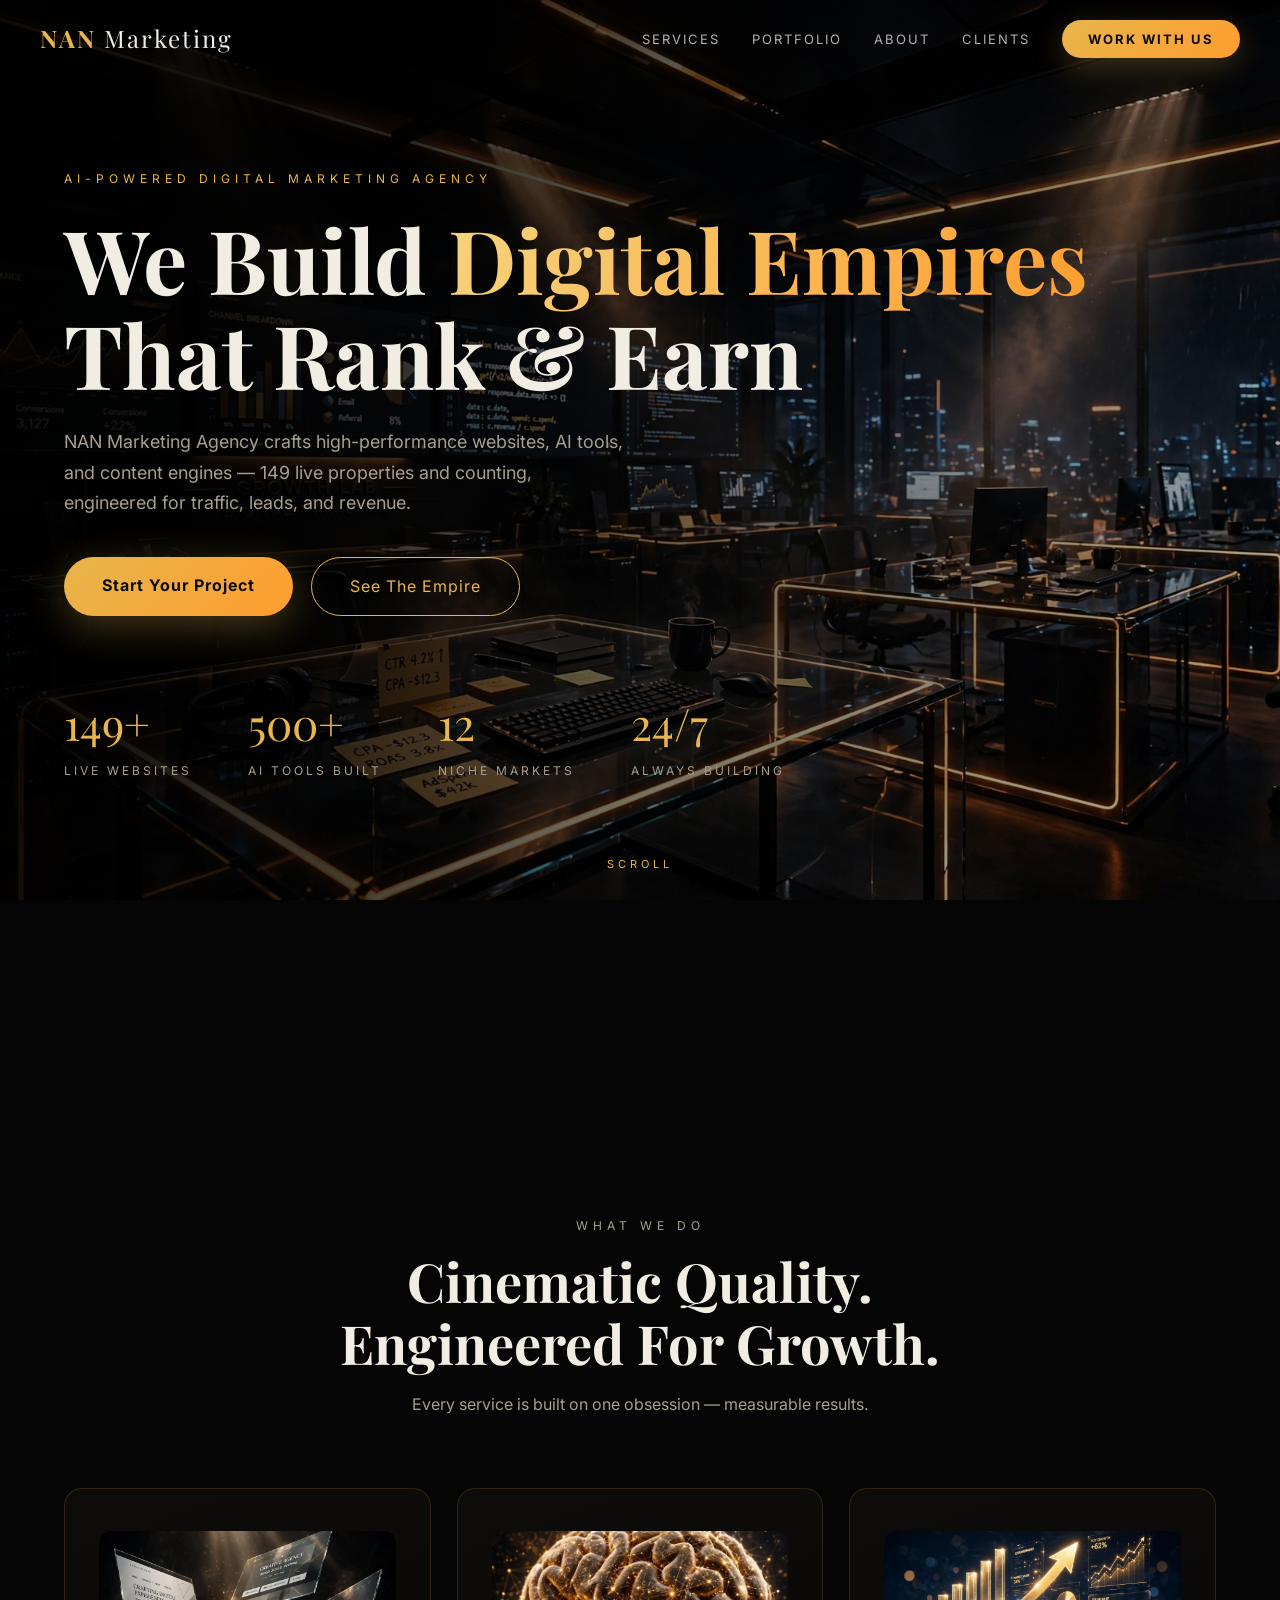
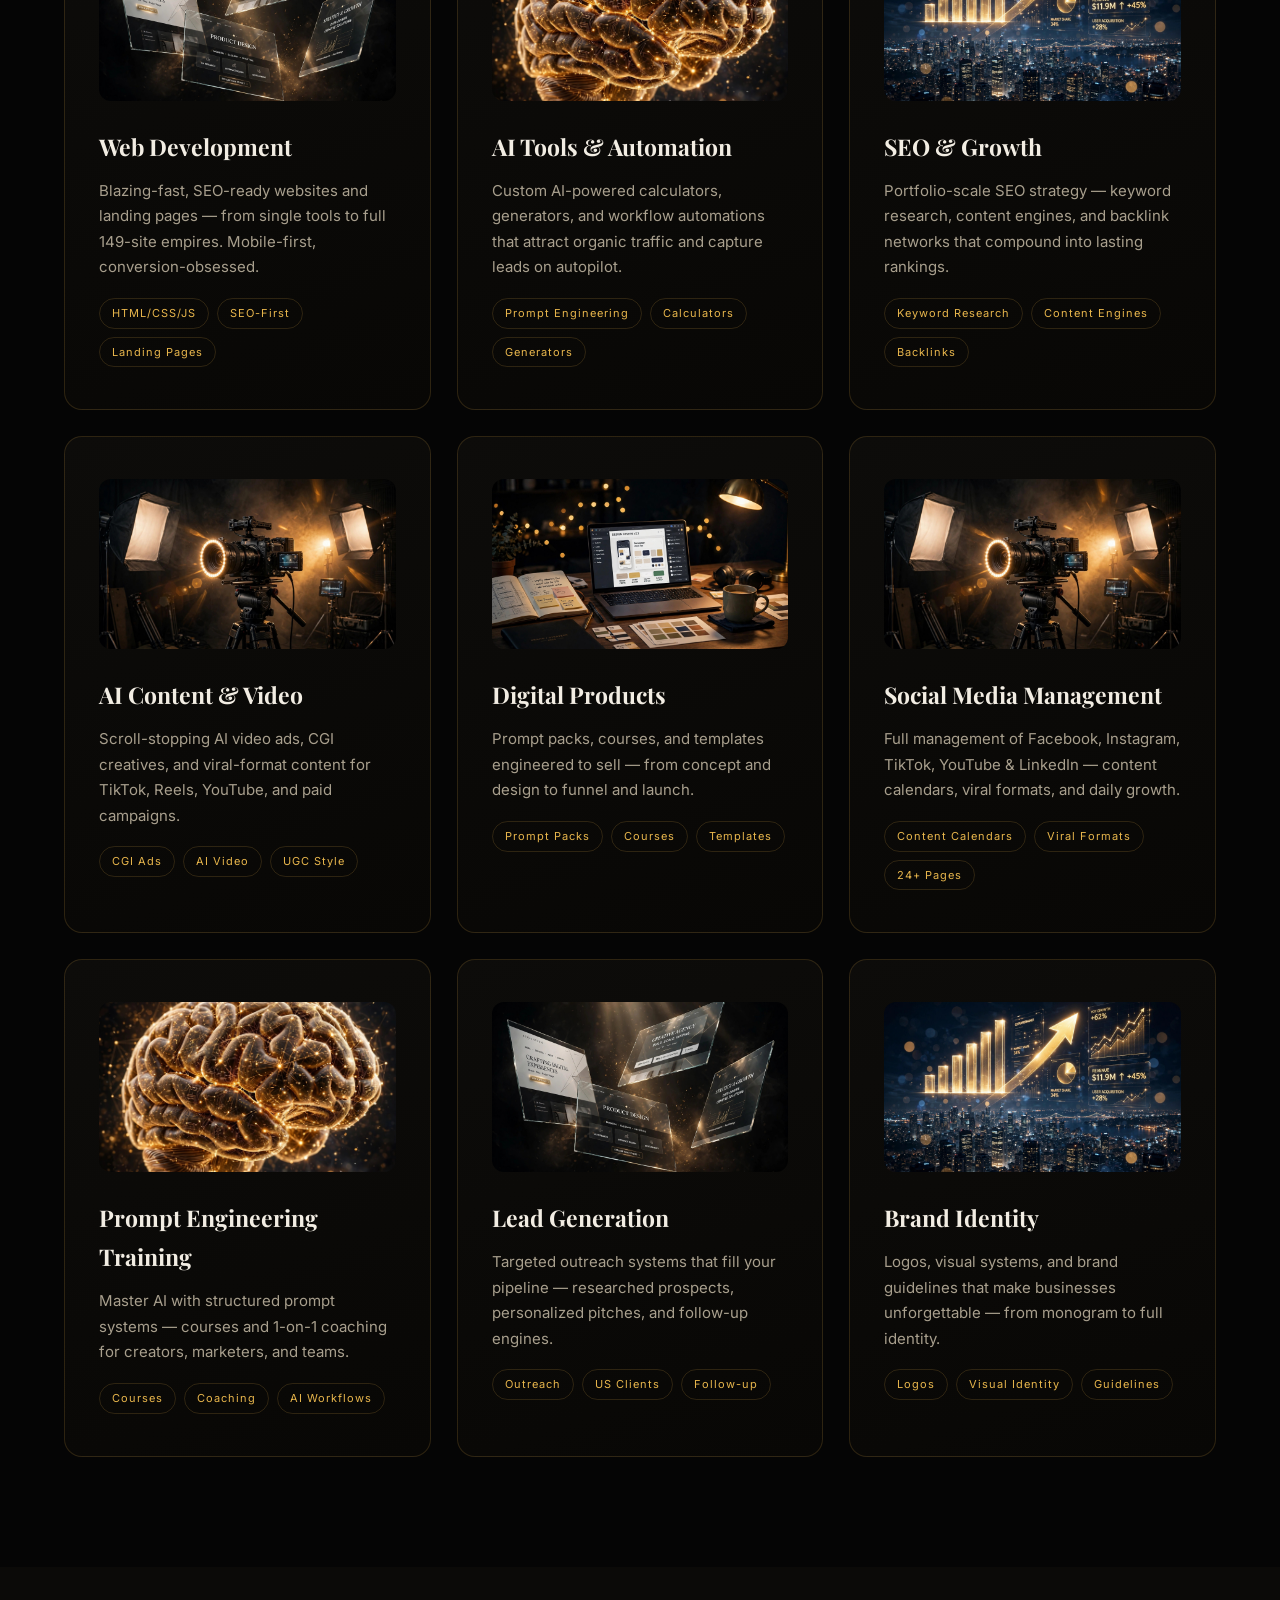
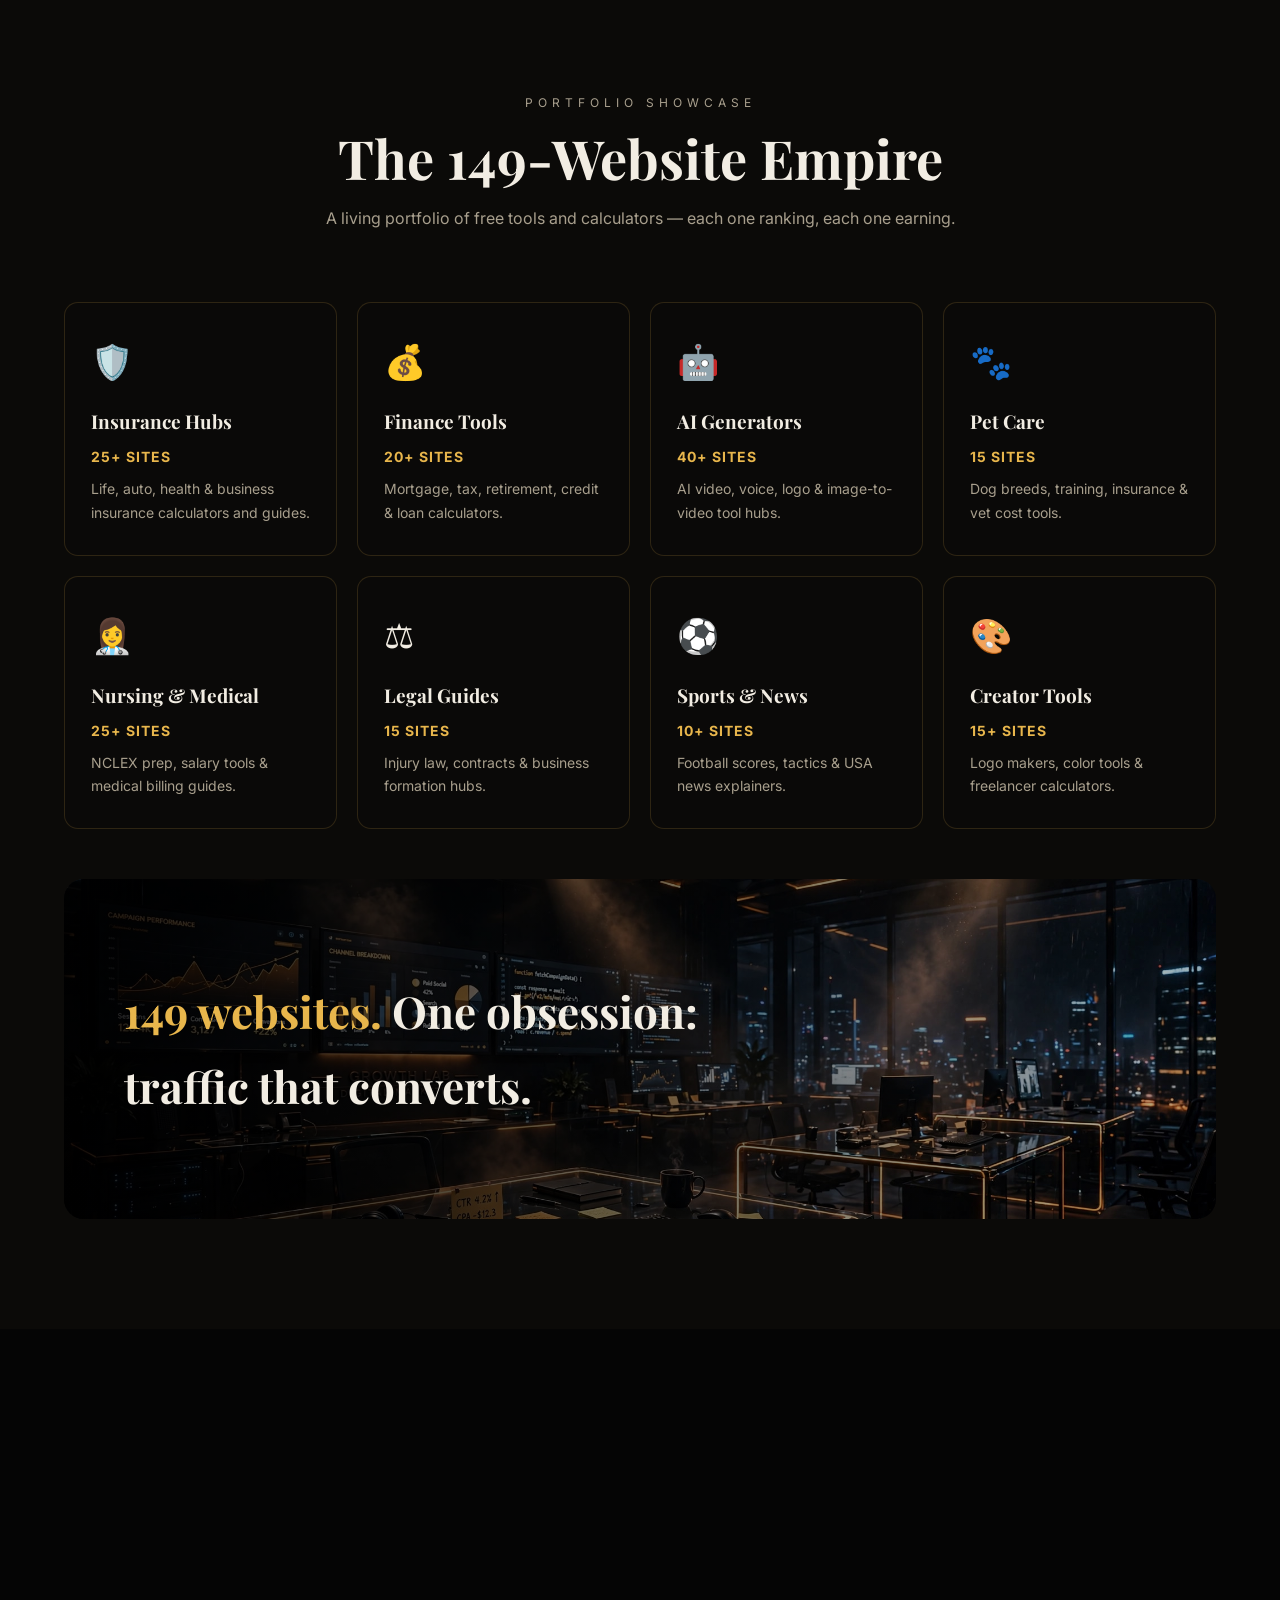
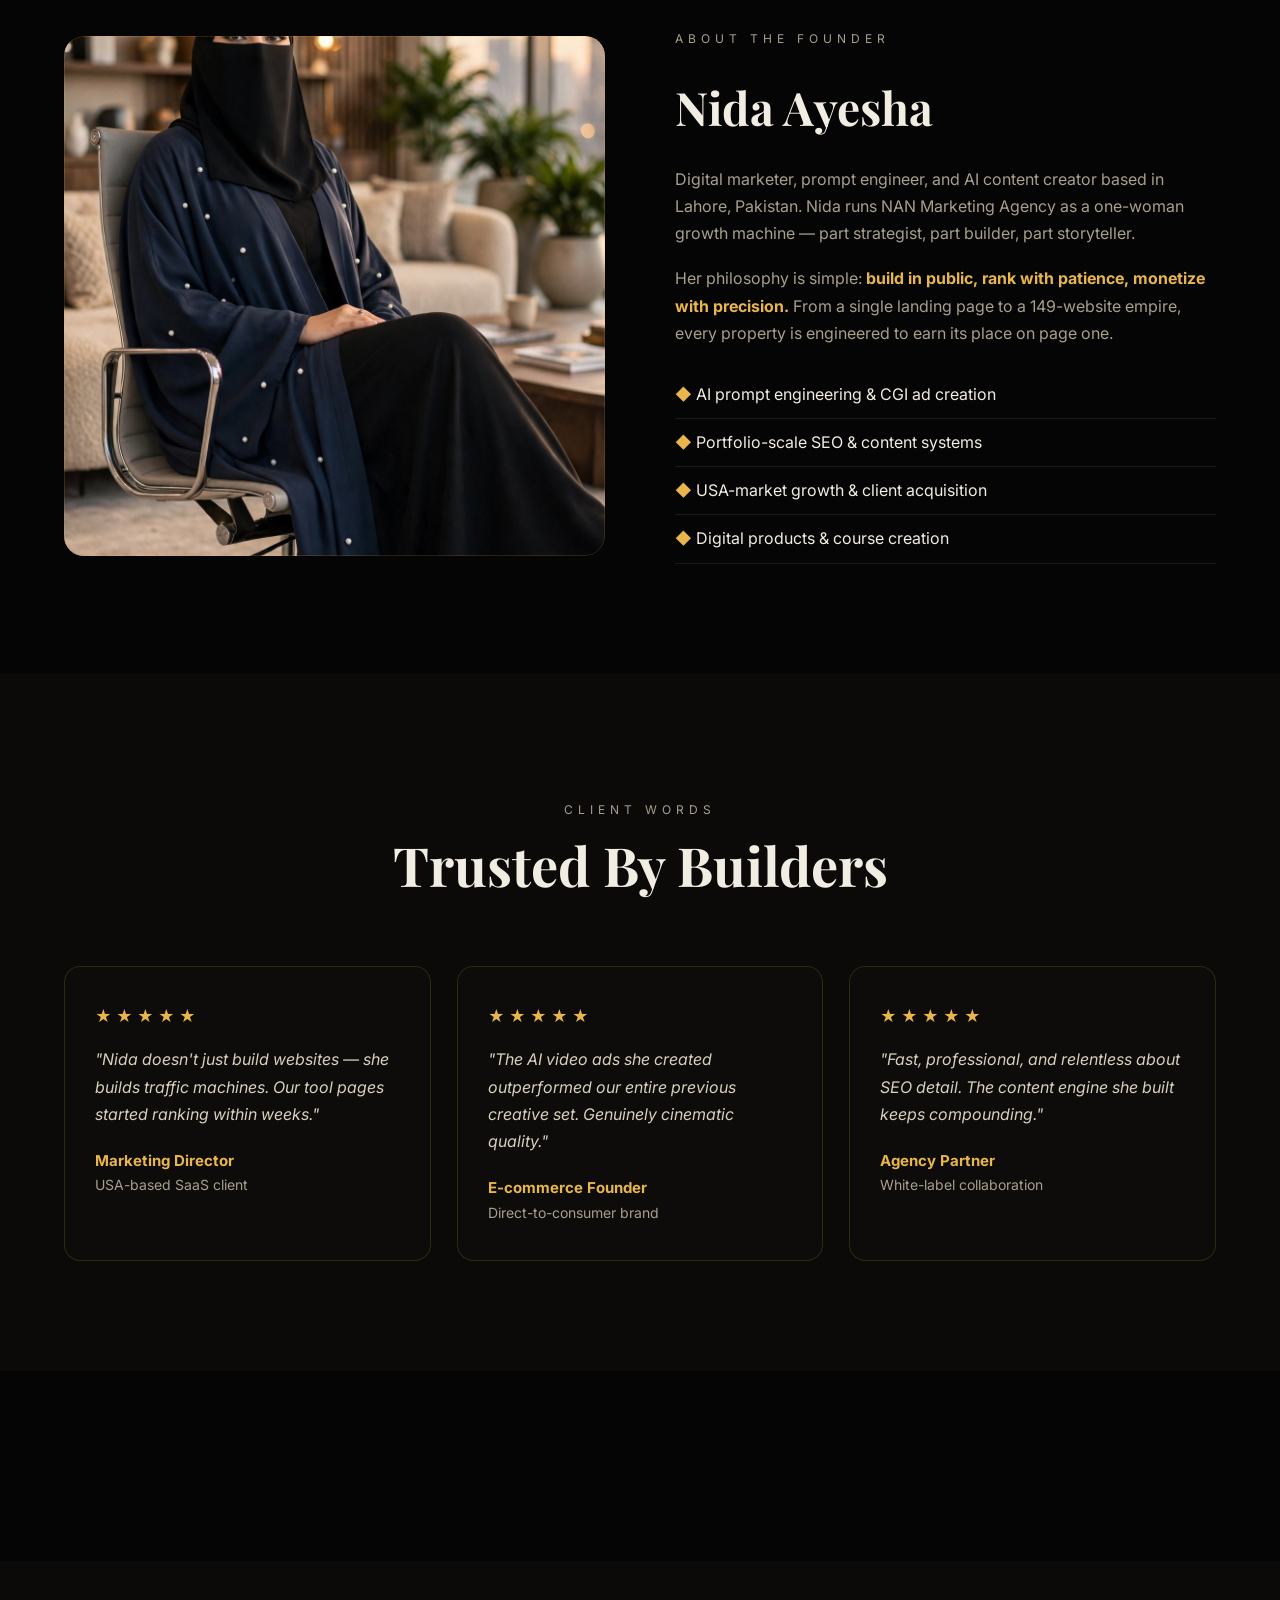
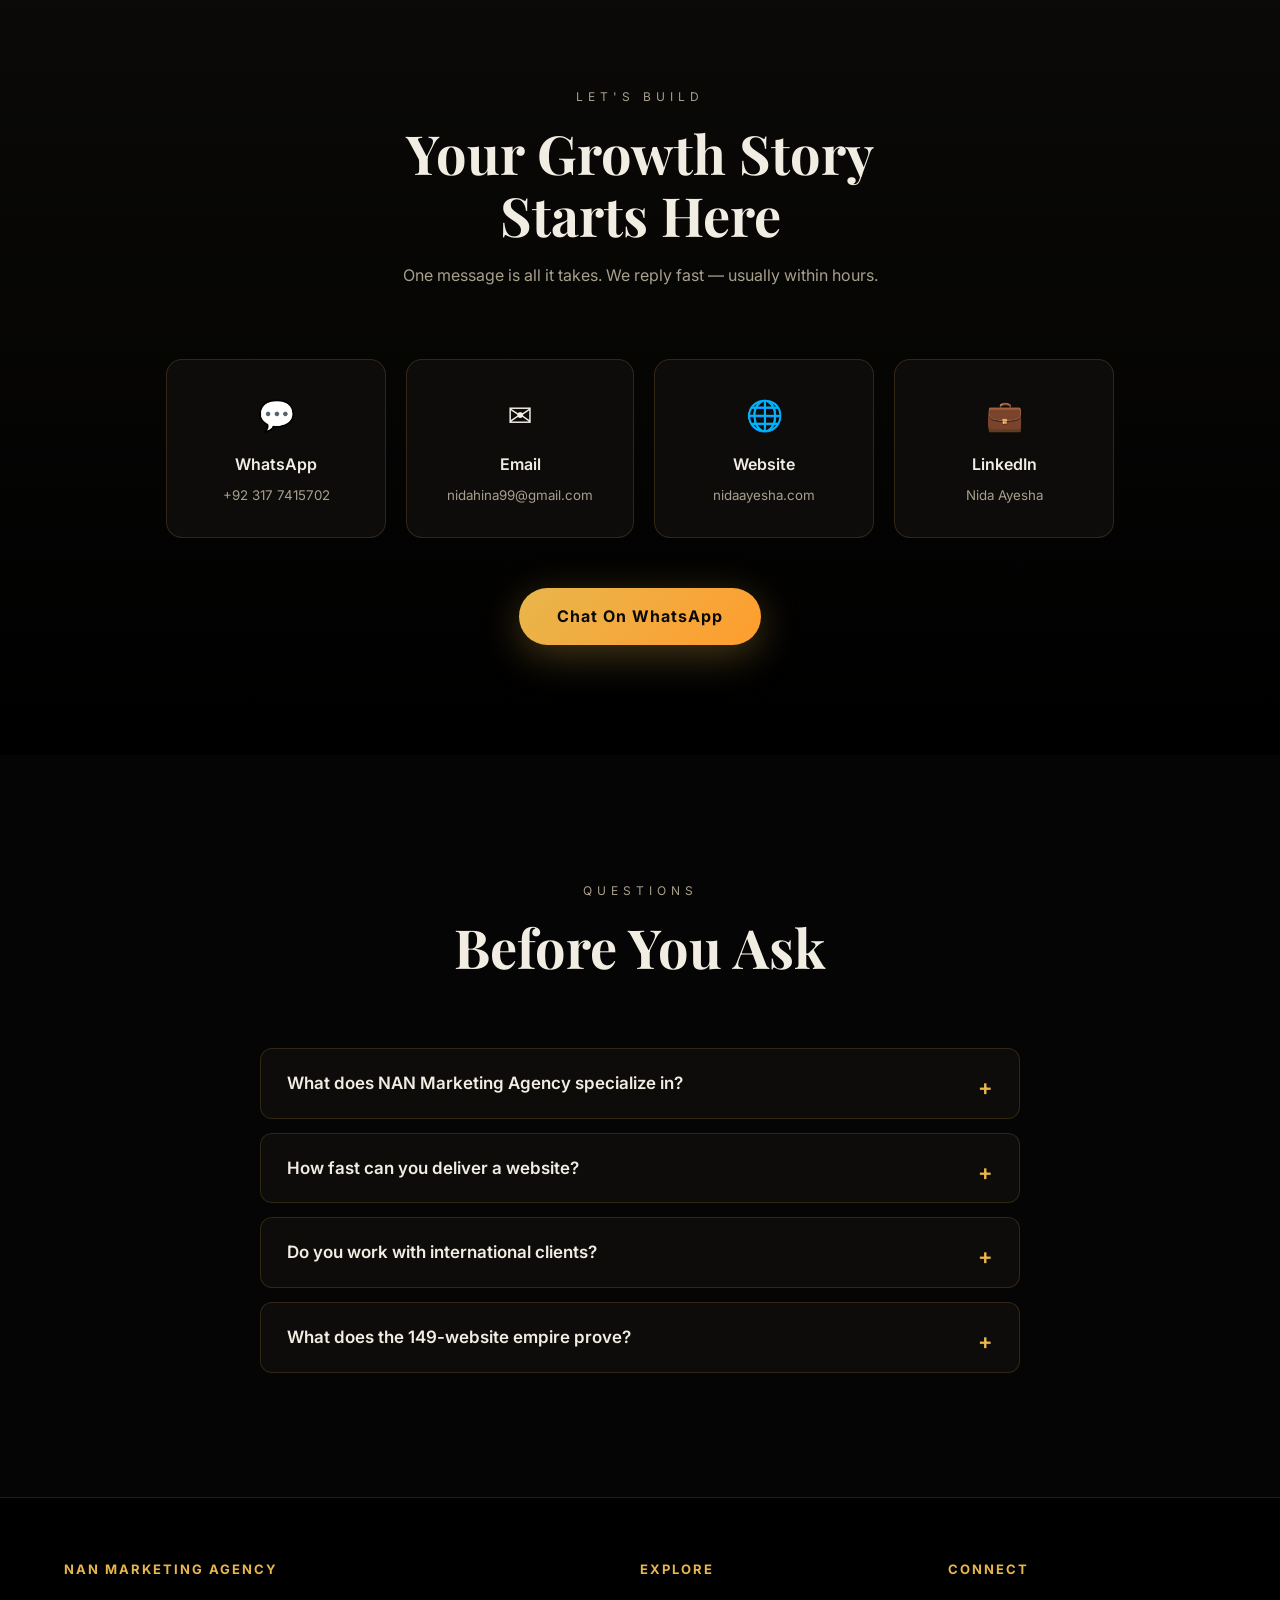
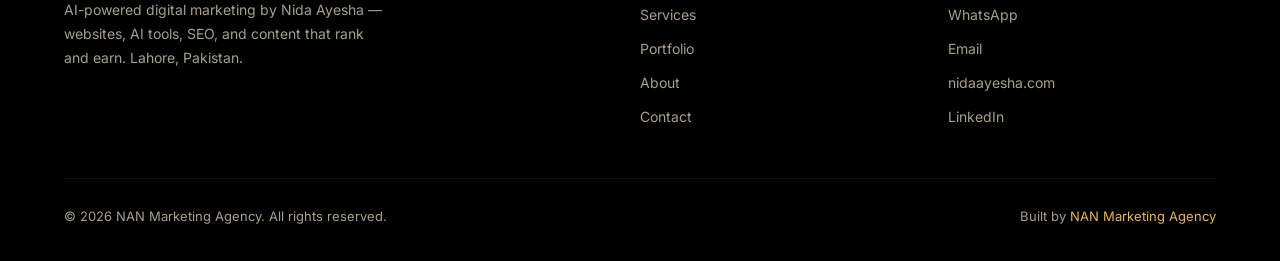
==== index.html @ 372784a0 "Add founder photo + all services" ====
<!DOCTYPE html>
<html lang="en">
<head>
<meta charset="UTF-8">
<meta name="viewport" content="width=device-width, initial-scale=1.0">
<title>NAN Marketing Agency — AI-Powered Digital Marketing</title>
<meta name="description" content="NAN Marketing Agency by Nida Ayesha — AI-powered digital marketing: 149+ live websites, AI tools, SEO & growth, AI content & video. Lahore, Pakistan.">
<meta name="keywords" content="NAN Marketing Agency, Nida Ayesha, AI marketing, digital marketing Pakistan, SEO services, AI tools, web development">
<meta name="author" content="NAN Marketing Agency">
<link rel="canonical" href="https://nan-portfolio.surge.sh/">
<meta property="og:type" content="website">
<meta property="og:title" content="NAN Marketing Agency — AI-Powered Digital Marketing">
<meta property="og:description" content="149+ live websites. AI tools. SEO & growth. AI content & video. Built by Nida Ayesha.">
<meta property="og:image" content="https://nan-portfolio.surge.sh/images/hero-studio.jpg">
<meta property="og:url" content="https://nan-portfolio.surge.sh/">
<meta name="twitter:card" content="summary_large_image">
<meta name="twitter:title" content="NAN Marketing Agency — AI-Powered Digital Marketing">
<meta name="twitter:description" content="149+ live websites. AI tools. SEO & growth. AI content & video.">
<link rel="preconnect" href="https://fonts.googleapis.com">
<link rel="preconnect" href="https://fonts.gstatic.com" crossorigin>
<link href="https://fonts.googleapis.com/css2?family=Playfair+Display:wght@500;700;800&family=Inter:wght@300;400;500;600;700&display=swap" rel="stylesheet">
<link rel="stylesheet" href="css/style.css">
<script type="application/ld+json">
{"@context":"https://schema.org","@type":"ProfessionalService","name":"NAN Marketing Agency","founder":{"@type":"Person","name":"Nida Ayesha"},"url":"https://nidaayesha.com","description":"AI-powered digital marketing agency: web development, AI tools, SEO & growth, AI content & video, digital products.","address":{"@type":"PostalAddress","addressLocality":"Lahore","addressCountry":"PK"},"sameAs":["https://linkedin.com/in/nida-ayesha-770401296"]}
</script>
</head>
<body>

<div id="loader"><div class="n">N</div><div class="bar"><i></i></div></div>

<nav id="nav">
  <a class="logo" href="#top-hero"><b>NAN</b> Marketing</a>
  <ul class="nav-links" id="navLinks">
    <li><a href="#services">Services</a></li>
    <li><a href="#empire">Portfolio</a></li>
    <li><a href="#about">About</a></li>
    <li><a href="#testimonials">Clients</a></li>
    <li><a href="#contact" class="cta-btn">Work With Us</a></li>
  </ul>
  <button id="burger" aria-label="Menu"><span></span><span></span><span></span></button>
</nav>

<header class="hero" id="top-hero">
  <div class="hero-inner">
    <p class="kicker">AI-Powered Digital Marketing Agency</p>
    <h1>We Build <em>Digital Empires</em><br>That Rank &amp; Earn</h1>
    <p class="lead">NAN Marketing Agency crafts high-performance websites, AI tools, and content engines — 149 live properties and counting, engineered for traffic, leads, and revenue.</p>
    <div class="hero-btns">
      <a href="#contact" class="btn-gold">Start Your Project</a>
      <a href="#empire" class="btn-ghost">See The Empire</a>
    </div>
    <div class="stats">
      <div class="stat"><div class="num" data-count="149" data-suffix="+">0</div><div class="lbl">Live Websites</div></div>
      <div class="stat"><div class="num" data-count="500" data-suffix="+">0</div><div class="lbl">AI Tools Built</div></div>
      <div class="stat"><div class="num" data-count="12" data-suffix="">0</div><div class="lbl">Niche Markets</div></div>
      <div class="stat"><div class="num" data-count="24" data-suffix="/7">0</div><div class="lbl">Always Building</div></div>
    </div>
  </div>
  <div class="scroll-hint">SCROLL</div>
</header>

<main>

<div class="ad-slot"><!-- Adsterra Banner 300x250 for nidaayesha.com - verified from Nida's own dashboard 2026-10-12 -->
<script>
atOptions = {
  'key' : '99bbb8d1f41996e5ce9f8c14b86321a2',
  'format' : 'iframe',
  'height' : 250,
  'width' : 300,
  'params' : {}
};
</script>
<script src="https://www.highrevenueformat.com/99bbb8d1f41996e5ce9f8c14b86321a2/invoke.js"></script></div>

<!-- SERVICES -->
<section id="services">
  <div class="container">
    <div class="sec-head rv">
      <p class="kicker">What We Do</p>
      <h2>Cinematic Quality.<br>Engineered For Growth.</h2>
      <p>Every service is built on one obsession — measurable results.</p>
    </div>
    <div class="svc-grid">
      <article class="svc rv">
        <div class="img"><img src="images/web-mockups.jpg" alt="Web development portfolio" loading="lazy"></div>
        <h3>Web Development</h3>
        <p>Blazing-fast, SEO-ready websites and landing pages — from single tools to full 149-site empires. Mobile-first, conversion-obsessed.</p>
        <div class="tags"><span>HTML/CSS/JS</span><span>SEO-First</span><span>Landing Pages</span></div>
      </article>
      <article class="svc rv">
        <div class="img"><img src="images/ai-neural.jpg" alt="AI tools and automation" loading="lazy"></div>
        <h3>AI Tools &amp; Automation</h3>
        <p>Custom AI-powered calculators, generators, and workflow automations that attract organic traffic and capture leads on autopilot.</p>
        <div class="tags"><span>Prompt Engineering</span><span>Calculators</span><span>Generators</span></div>
      </article>
      <article class="svc rv">
        <div class="img"><img src="images/seo-growth.jpg" alt="SEO and growth marketing" loading="lazy"></div>
        <h3>SEO &amp; Growth</h3>
        <p>Portfolio-scale SEO strategy — keyword research, content engines, and backlink networks that compound into lasting rankings.</p>
        <div class="tags"><span>Keyword Research</span><span>Content Engines</span><span>Backlinks</span></div>
      </article>
      <article class="svc rv">
        <div class="img"><img src="images/content-studio.jpg" alt="AI content and video production" loading="lazy"></div>
        <h3>AI Content &amp; Video</h3>
        <p>Scroll-stopping AI video ads, CGI creatives, and viral-format content for TikTok, Reels, YouTube, and paid campaigns.</p>
        <div class="tags"><span>CGI Ads</span><span>AI Video</span><span>UGC Style</span></div>
      </article>
      <article class="svc rv">
        <div class="img"><img src="images/workspace.jpg" alt="Digital products and courses" loading="lazy"></div>
        <h3>Digital Products</h3>
        <p>Prompt packs, courses, and templates engineered to sell — from concept and design to funnel and launch.</p>
        <div class="tags"><span>Prompt Packs</span><span>Courses</span><span>Templates</span></div>
      </article>
      <article class="svc rv">
        <div class="img"><img src="images/content-studio.jpg" alt="Social media management" loading="lazy"></div>
        <h3>Social Media Management</h3>
        <p>Full management of Facebook, Instagram, TikTok, YouTube & LinkedIn — content calendars, viral formats, and daily growth.</p>
        <div class="tags"><span>Content Calendars</span><span>Viral Formats</span><span>24+ Pages</span></div>
      </article>
      <article class="svc rv">
        <div class="img"><img src="images/ai-neural.jpg" alt="Prompt engineering training" loading="lazy"></div>
        <h3>Prompt Engineering Training</h3>
        <p>Master AI with structured prompt systems — courses and 1-on-1 coaching for creators, marketers, and teams.</p>
        <div class="tags"><span>Courses</span><span>Coaching</span><span>AI Workflows</span></div>
      </article>
      <article class="svc rv">
        <div class="img"><img src="images/web-mockups.jpg" alt="Lead generation" loading="lazy"></div>
        <h3>Lead Generation</h3>
        <p>Targeted outreach systems that fill your pipeline — researched prospects, personalized pitches, and follow-up engines.</p>
        <div class="tags"><span>Outreach</span><span>US Clients</span><span>Follow-up</span></div>
      </article>
      <article class="svc rv">
        <div class="img"><img src="images/seo-growth.jpg" alt="Brand identity design" loading="lazy"></div>
        <h3>Brand Identity</h3>
        <p>Logos, visual systems, and brand guidelines that make businesses unforgettable — from monogram to full identity.</p>
        <div class="tags"><span>Logos</span><span>Visual Identity</span><span>Guidelines</span></div>
      </article>
    </div>
  </div>
</section>

<!-- EMPIRE / PORTFOLIO -->
<section id="empire" class="empire">
  <div class="container">
    <div class="sec-head rv">
      <p class="kicker">Portfolio Showcase</p>
      <h2>The 149-Website Empire</h2>
      <p>A living portfolio of free tools and calculators — each one ranking, each one earning.</p>
    </div>
    <div class="empire-grid">
      <div class="cat rv"><div class="ic">🛡️</div><h3>Insurance Hubs</h3><div class="count">25+ SITES</div><p>Life, auto, health &amp; business insurance calculators and guides.</p></div>
      <div class="cat rv"><div class="ic">💰</div><h3>Finance Tools</h3><div class="count">20+ SITES</div><p>Mortgage, tax, retirement, credit &amp; loan calculators.</p></div>
      <div class="cat rv"><div class="ic">🤖</div><h3>AI Generators</h3><div class="count">40+ SITES</div><p>AI video, voice, logo &amp; image-to-video tool hubs.</p></div>
      <div class="cat rv"><div class="ic">🐾</div><h3>Pet Care</h3><div class="count">15 SITES</div><p>Dog breeds, training, insurance &amp; vet cost tools.</p></div>
      <div class="cat rv"><div class="ic">👩‍⚕️</div><h3>Nursing &amp; Medical</h3><div class="count">25+ SITES</div><p>NCLEX prep, salary tools &amp; medical billing guides.</p></div>
      <div class="cat rv"><div class="ic">⚖️</div><h3>Legal Guides</h3><div class="count">15 SITES</div><p>Injury law, contracts &amp; business formation hubs.</p></div>
      <div class="cat rv"><div class="ic">⚽</div><h3>Sports &amp; News</h3><div class="count">10+ SITES</div><p>Football scores, tactics &amp; USA news explainers.</p></div>
      <div class="cat rv"><div class="ic">🎨</div><h3>Creator Tools</h3><div class="count">15+ SITES</div><p>Logo makers, color tools &amp; freelancer calculators.</p></div>
    </div>
    <div class="empire-banner rv">
      <img src="images/hero-studio.jpg" alt="NAN Marketing Agency studio" loading="lazy">
      <div class="ov"><h3><b>149 websites.</b> One obsession:<br>traffic that converts.</h3></div>
    </div>
  </div>
</section>

<div class="ad-slot"><!-- Adsterra Banner 300x250 for nidaayesha.com - verified from Nida's own dashboard 2026-10-12 -->
<script>
atOptions = {
  'key' : '99bbb8d1f41996e5ce9f8c14b86321a2',
  'format' : 'iframe',
  'height' : 250,
  'width' : 300,
  'params' : {}
};
</script>
<script src="https://www.highrevenueformat.com/99bbb8d1f41996e5ce9f8c14b86321a2/invoke.js"></script></div>

<!-- ABOUT -->
<section id="about">
  <div class="container about-grid">
    <div class="about-img rv"><img src="images/media-generation-nida-portfolio-photo-0-49bf6c24-d1f5-4f6f-bdf4-ce075b90cc18.webp" alt="Nida Ayesha, Founder of NAN Marketing Agency" loading="lazy"></div>
    <div class="about-txt rv">
      <p class="kicker">About The Founder</p>
      <h2>Nida Ayesha</h2>
      <p>Digital marketer, prompt engineer, and AI content creator based in Lahore, Pakistan. Nida runs NAN Marketing Agency as a one-woman growth machine — part strategist, part builder, part storyteller.</p>
      <p>Her philosophy is simple: <b style="color:var(--gold)">build in public, rank with patience, monetize with precision.</b> From a single landing page to a 149-website empire, every property is engineered to earn its place on page one.</p>
      <ul>
        <li>AI prompt engineering &amp; CGI ad creation</li>
        <li>Portfolio-scale SEO &amp; content systems</li>
        <li>USA-market growth &amp; client acquisition</li>
        <li>Digital products &amp; course creation</li>
      </ul>
    </div>
  </div>
</section>

<!-- TESTIMONIALS -->
<section id="testimonials" class="empire">
  <div class="container">
    <div class="sec-head rv">
      <p class="kicker">Client Words</p>
      <h2>Trusted By Builders</h2>
    </div>
    <div class="testi-grid">
      <div class="testi rv">
        <div class="stars">★★★★★</div>
        <p>"Nida doesn't just build websites — she builds traffic machines. Our tool pages started ranking within weeks."</p>
        <div class="who"><b>Marketing Director</b>USA-based SaaS client</div>
      </div>
      <div class="testi rv">
        <div class="stars">★★★★★</div>
        <p>"The AI video ads she created outperformed our entire previous creative set. Genuinely cinematic quality."</p>
        <div class="who"><b>E-commerce Founder</b>Direct-to-consumer brand</div>
      </div>
      <div class="testi rv">
        <div class="stars">★★★★★</div>
        <p>"Fast, professional, and relentless about SEO detail. The content engine she built keeps compounding."</p>
        <div class="who"><b>Agency Partner</b>White-label collaboration</div>
      </div>
    </div>
  </div>
</section>

<div class="ad-slot"><!-- Adsterra Banner 300x250 for nidaayesha.com - verified from Nida's own dashboard 2026-10-12 -->
<script>
atOptions = {
  'key' : '99bbb8d1f41996e5ce9f8c14b86321a2',
  'format' : 'iframe',
  'height' : 250,
  'width' : 300,
  'params' : {}
};
</script>
<script src="https://www.highrevenueformat.com/99bbb8d1f41996e5ce9f8c14b86321a2/invoke.js"></script></div>

<!-- CONTACT -->
<section id="contact" class="contact">
  <div class="container">
    <div class="sec-head rv">
      <p class="kicker">Let's Build</p>
      <h2>Your Growth Story<br>Starts Here</h2>
      <p>One message is all it takes. We reply fast — usually within hours.</p>
    </div>
    <div class="contact-cards rv">
      <div class="cc"><div class="ic">💬</div><a href="https://wa.me/923177415702" target="_blank" rel="noopener">WhatsApp</a><small>+92 317 7415702</small></div>
      <div class="cc"><div class="ic">✉️</div><a href="mailto:nidahina99@gmail.com">Email</a><small>nidahina99@gmail.com</small></div>
      <div class="cc"><div class="ic">🌐</div><a href="https://nidaayesha.com" target="_blank" rel="noopener">Website</a><small>nidaayesha.com</small></div>
      <div class="cc"><div class="ic">💼</div><a href="https://linkedin.com/in/nida-ayesha-770401296" target="_blank" rel="noopener">LinkedIn</a><small>Nida Ayesha</small></div>
    </div>
    <a href="https://wa.me/923177415702" target="_blank" rel="noopener" class="btn-gold rv">Chat On WhatsApp</a>
  </div>
</section>

<!-- FAQ -->
<section>
  <div class="container">
    <div class="sec-head rv">
      <p class="kicker">Questions</p>
      <h2>Before You Ask</h2>
    </div>
    <div class="faq rv">
      <details><summary>What does NAN Marketing Agency specialize in?</summary><p>AI-powered digital marketing: high-performance websites, AI tools and calculators, portfolio-scale SEO, AI video/content production, and digital products — all engineered for traffic and revenue.</p></details>
      <details><summary>How fast can you deliver a website?</summary><p>Single landing pages and tool sites typically ship in days. Larger multi-site builds are scoped per project — ask on WhatsApp for a timeline.</p></details>
      <details><summary>Do you work with international clients?</summary><p>Yes — most clients are USA-based. Communication is in English over WhatsApp, email, or video call, in your timezone.</p></details>
      <details><summary>What does the 149-website empire prove?</summary><p>That our systems work at scale: keyword research, content engines, technical SEO, and monetization — repeated 149 times, live and earning.</p></details>
    </div>
  </div>
</section>

</main>

<footer>
  <div class="container">
    <div class="foot-grid">
      <div>
        <h4>NAN Marketing Agency</h4>
        <p style="color:var(--muted);font-size:14px;max-width:320px">AI-powered digital marketing by Nida Ayesha — websites, AI tools, SEO, and content that rank and earn. Lahore, Pakistan.</p>
      </div>
      <div>
        <h4>Explore</h4>
        <a href="#services">Services</a>
        <a href="#empire">Portfolio</a>
        <a href="#about">About</a>
        <a href="#contact">Contact</a>
      </div>
      <div>
        <h4>Connect</h4>
        <a href="https://wa.me/923177415702" target="_blank" rel="noopener">WhatsApp</a>
        <a href="mailto:nidahina99@gmail.com">Email</a>
        <a href="https://nidaayesha.com" target="_blank" rel="noopener">nidaayesha.com</a>
        <a href="https://linkedin.com/in/nida-ayesha-770401296" target="_blank" rel="noopener">LinkedIn</a>
      </div>
    </div>
    <div class="foot-bottom">
      <span>© <span id="yr">2026</span> NAN Marketing Agency. All rights reserved.</span>
      <span>Built by <a href="https://nidaayesha.com" target="_blank" rel="noopener">NAN Marketing Agency</a></span>
    </div>
  </div>
</footer>

<button id="top" aria-label="Back to top">↑</button>
<script src="js/main.js"></script>
</body>
</html>
---- css/style.css ----
/* NAN Marketing Agency — Cinematic Dark Portfolio */
:root{
  --bg:#050505; --bg2:#0b0a08; --bg3:#111009;
  --gold:#e8b64c; --gold-2:#f5d47e; --amber:#ff9d2e;
  --txt:#f2ede3; --muted:#a89f8d; --line:rgba(232,182,76,.16);
  --card:#0d0c0a; --serif:'Playfair Display',Georgia,serif; --sans:'Inter',system-ui,sans-serif;
}
*{margin:0;padding:0;box-sizing:border-box}
html{scroll-behavior:smooth}
body{background:var(--bg);color:var(--txt);font-family:var(--sans);line-height:1.7;overflow-x:hidden}
::selection{background:var(--gold);color:#000}
a{color:var(--gold);text-decoration:none}
img{max-width:100%;display:block}
.container{max-width:1200px;margin:0 auto;padding:0 24px}

/* Preloader */
#loader{position:fixed;inset:0;background:#000;z-index:9999;display:flex;align-items:center;justify-content:center;flex-direction:column;gap:18px;transition:opacity .6s}
#loader.done{opacity:0;pointer-events:none}
#loader .n{font-family:var(--serif);font-size:64px;color:var(--gold);animation:pulse 1.4s infinite}
@keyframes pulse{0%,100%{opacity:.4;transform:scale(.96)}50%{opacity:1;transform:scale(1)}}
#loader .bar{width:180px;height:2px;background:#222;overflow:hidden}
#loader .bar i{display:block;height:100%;width:40%;background:var(--gold);animation:slide 1.1s infinite}
@keyframes slide{0%{transform:translateX(-100%)}100%{transform:translateX(280%)}}

/* Nav */
nav{position:fixed;top:0;left:0;right:0;z-index:100;display:flex;align-items:center;justify-content:space-between;padding:18px 40px;transition:background .35s,box-shadow .35s}
nav.scrolled{background:rgba(5,5,5,.88);backdrop-filter:blur(14px);box-shadow:0 1px 0 var(--line)}
.logo{font-family:var(--serif);font-size:24px;letter-spacing:2px;color:var(--txt)}
.logo b{color:var(--gold)}
.nav-links{display:flex;gap:32px;list-style:none}
.nav-links a{color:var(--txt);font-size:13px;letter-spacing:2px;text-transform:uppercase;opacity:.75;transition:.25s}
.nav-links a:hover{opacity:1;color:var(--gold)}
.cta-btn{background:linear-gradient(135deg,var(--gold),var(--amber));color:#0a0a0a!important;font-weight:700;padding:11px 26px;border-radius:40px;letter-spacing:1px;opacity:1!important;box-shadow:0 8px 30px rgba(232,182,76,.25);transition:transform .25s}
.cta-btn:hover{transform:translateY(-2px)}
#burger{display:none;background:none;border:0;cursor:pointer}
#burger span{display:block;width:26px;height:2px;background:var(--gold);margin:6px 0}

/* Hero */
.hero{min-height:100vh;display:flex;align-items:center;position:relative;background:url('../images/hero-studio.jpg') center/cover no-repeat #000}
.hero::before{content:'';position:absolute;inset:0;background:linear-gradient(105deg,rgba(0,0,0,.92) 20%,rgba(0,0,0,.55) 55%,rgba(0,0,0,.25))}
.hero-inner{position:relative;z-index:2;max-width:1200px;margin:0 auto;padding:140px 24px 90px;width:100%}
.kicker{color:var(--gold);letter-spacing:5px;font-size:12px;text-transform:uppercase;margin-bottom:22px}
.hero h1{font-family:var(--serif);font-size:clamp(42px,7vw,88px);line-height:1.08;font-weight:700}
.hero h1 em{color:var(--gold);font-style:normal;background:linear-gradient(120deg,var(--gold-2),var(--amber));-webkit-background-clip:text;background-clip:text;-webkit-text-fill-color:transparent}
.hero p.lead{max-width:560px;color:var(--muted);font-size:18px;margin:26px 0 38px}
.hero-btns{display:flex;gap:18px;flex-wrap:wrap}
.btn-gold{background:linear-gradient(135deg,var(--gold),var(--amber));color:#0a0a0a;font-weight:700;padding:15px 38px;border-radius:50px;letter-spacing:1px;box-shadow:0 10px 40px rgba(232,182,76,.3);transition:.3s;display:inline-block}
.btn-gold:hover{transform:translateY(-3px);box-shadow:0 16px 50px rgba(232,182,76,.45)}
.btn-ghost{border:1px solid var(--gold);color:var(--gold);padding:15px 38px;border-radius:50px;letter-spacing:1px;transition:.3s;display:inline-block}
.btn-ghost:hover{background:rgba(232,182,76,.1)}
.stats{display:flex;gap:56px;margin-top:70px;flex-wrap:wrap}
.stat .num{font-family:var(--serif);font-size:44px;color:var(--gold)}
.stat .lbl{font-size:12px;letter-spacing:3px;text-transform:uppercase;color:var(--muted)}
.scroll-hint{position:absolute;bottom:26px;left:50%;transform:translateX(-50%);color:var(--gold);font-size:11px;letter-spacing:4px;animation:bob 2s infinite}
@keyframes bob{0%,100%{transform:translate(-50%,0)}50%{transform:translate(-50%,10px)}}

/* Sections */
section{padding:110px 0;position:relative}
.sec-head{text-align:center;max-width:680px;margin:0 auto 70px}
.sec-head .kicker{margin-bottom:14px}
.sec-head h2{font-family:var(--serif);font-size:clamp(32px,4.5vw,54px);line-height:1.15}
.sec-head p{color:var(--muted);margin-top:16px}

/* Reveal animation */
.rv{opacity:0;transform:translateY(36px);transition:opacity .8s ease,transform .8s ease}
.rv.in{opacity:1;transform:none}

/* Services */
.svc-grid{display:grid;grid-template-columns:repeat(auto-fit,minmax(300px,1fr));gap:26px}
.svc{background:linear-gradient(160deg,var(--card),#080705);border:1px solid var(--line);border-radius:18px;padding:42px 34px;transition:.35s;position:relative;overflow:hidden}
.svc::after{content:'';position:absolute;top:0;left:0;right:0;height:2px;background:linear-gradient(90deg,transparent,var(--gold),transparent);opacity:0;transition:.35s}
.svc:hover{transform:translateY(-8px);border-color:rgba(232,182,76,.45);box-shadow:0 24px 60px rgba(0,0,0,.6)}
.svc:hover::after{opacity:1}
.svc .img{height:170px;border-radius:12px;overflow:hidden;margin-bottom:26px}
.svc .img img{width:100%;height:100%;object-fit:cover;transition:transform .6s}
.svc:hover .img img{transform:scale(1.07)}
.svc h3{font-family:var(--serif);font-size:23px;margin-bottom:12px}
.svc p{color:var(--muted);font-size:15px}
.svc .tags{margin-top:18px;display:flex;gap:8px;flex-wrap:wrap}
.svc .tags span{font-size:11px;letter-spacing:1px;border:1px solid var(--line);border-radius:20px;padding:5px 12px;color:var(--gold)}

/* Empire */
.empire{background:var(--bg2)}
.empire-grid{display:grid;grid-template-columns:repeat(auto-fit,minmax(250px,1fr));gap:20px}
.cat{background:#0a0908;border:1px solid var(--line);border-radius:14px;padding:30px 26px;transition:.3s}
.cat:hover{border-color:rgba(232,182,76,.5);transform:translateY(-5px)}
.cat .ic{font-size:34px;margin-bottom:14px}
.cat h3{font-size:19px;margin-bottom:8px;font-family:var(--serif)}
.cat .count{color:var(--gold);font-weight:700;font-size:14px;letter-spacing:1px}
.cat p{color:var(--muted);font-size:14px;margin-top:8px}
.empire-banner{margin-top:50px;border-radius:20px;overflow:hidden;position:relative}
.empire-banner img{width:100%;height:340px;object-fit:cover}
.empire-banner .ov{position:absolute;inset:0;background:linear-gradient(90deg,rgba(0,0,0,.88),rgba(0,0,0,.25));display:flex;align-items:center;padding:0 60px}
.empire-banner h3{font-family:var(--serif);font-size:clamp(26px,4vw,44px)}
.empire-banner h3 b{color:var(--gold)}

/* About */
.about-grid{display:grid;grid-template-columns:1fr 1fr;gap:70px;align-items:center}
.about-img{border-radius:20px;overflow:hidden;position:relative}
.about-img img{width:100%;height:520px;object-fit:cover}
.about-img::after{content:'';position:absolute;inset:0;border:1px solid var(--line);border-radius:20px;pointer-events:none}
.about-txt h2{font-family:var(--serif);font-size:clamp(30px,4vw,46px);margin-bottom:20px}
.about-txt p{color:var(--muted);margin-bottom:18px}
.about-txt ul{list-style:none;margin-top:24px}
.about-txt li{padding:10px 0;border-bottom:1px solid #1c1a15;color:var(--txt)}
.about-txt li::before{content:'◆ ';color:var(--gold)}

/* Testimonials */
.testi-grid{display:grid;grid-template-columns:repeat(auto-fit,minmax(300px,1fr));gap:26px}
.testi{background:var(--card);border:1px solid var(--line);border-radius:16px;padding:36px 30px}
.testi .stars{color:var(--gold);letter-spacing:4px;margin-bottom:16px}
.testi p{font-style:italic;color:#d8d0bd}
.testi .who{margin-top:20px;font-size:14px;color:var(--muted)}
.testi .who b{color:var(--gold);display:block;font-size:15px}

/* Contact */
.contact{background:linear-gradient(180deg,var(--bg2),#000);text-align:center}
.contact-cards{display:flex;gap:20px;justify-content:center;flex-wrap:wrap;margin:50px 0}
.cc{background:var(--card);border:1px solid var(--line);border-radius:16px;padding:30px 40px;min-width:220px;transition:.3s}
.cc:hover{border-color:var(--gold);transform:translateY(-5px)}
.cc .ic{font-size:30px;margin-bottom:10px}
.cc a{color:var(--txt);font-weight:600}
.cc small{display:block;color:var(--muted);margin-top:6px}

/* FAQ */
.faq{max-width:760px;margin:0 auto}
.faq details{background:var(--card);border:1px solid var(--line);border-radius:12px;margin-bottom:14px;padding:20px 26px;cursor:pointer}
.faq summary{font-weight:600;font-size:17px;list-style:none}
.faq summary::-webkit-details-marker{display:none}
.faq summary::after{content:'+';float:right;color:var(--gold);font-size:22px}
.faq details[open] summary::after{content:'–'}
.faq p{color:var(--muted);margin-top:12px;font-size:15px}

/* Ad slots */
.ad-slot{text-align:center;margin:50px auto;max-width:728px;min-height:90px;display:flex;align-items:center;justify-content:center}

/* Footer */
footer{background:#000;border-top:1px solid var(--line);padding:60px 0 34px}
.foot-grid{display:grid;grid-template-columns:2fr 1fr 1fr;gap:40px;margin-bottom:44px}
.foot-grid h4{color:var(--gold);letter-spacing:2px;font-size:13px;text-transform:uppercase;margin-bottom:18px}
.foot-grid a{color:var(--muted);display:block;padding:5px 0;font-size:14px;transition:.2s}
.foot-grid a:hover{color:var(--gold)}
.foot-bottom{border-top:1px solid #141310;padding-top:26px;display:flex;justify-content:space-between;flex-wrap:wrap;gap:12px;color:var(--muted);font-size:13px}

/* Back to top */
#top{position:fixed;bottom:26px;right:26px;width:48px;height:48px;border-radius:50%;background:linear-gradient(135deg,var(--gold),var(--amber));color:#000;border:0;font-size:20px;cursor:pointer;opacity:0;pointer-events:none;transition:.3s;z-index:99}
#top.show{opacity:1;pointer-events:auto}

@media(max-width:860px){
  .nav-links{display:none;position:absolute;top:100%;left:0;right:0;background:#000;flex-direction:column;padding:24px;gap:18px;border-bottom:1px solid var(--line)}
  .nav-links.open{display:flex}
  #burger{display:block}
  .about-grid{grid-template-columns:1fr}
  .about-img img{height:360px}
  .empire-banner .ov{padding:0 26px}
  section{padding:70px 0}
}
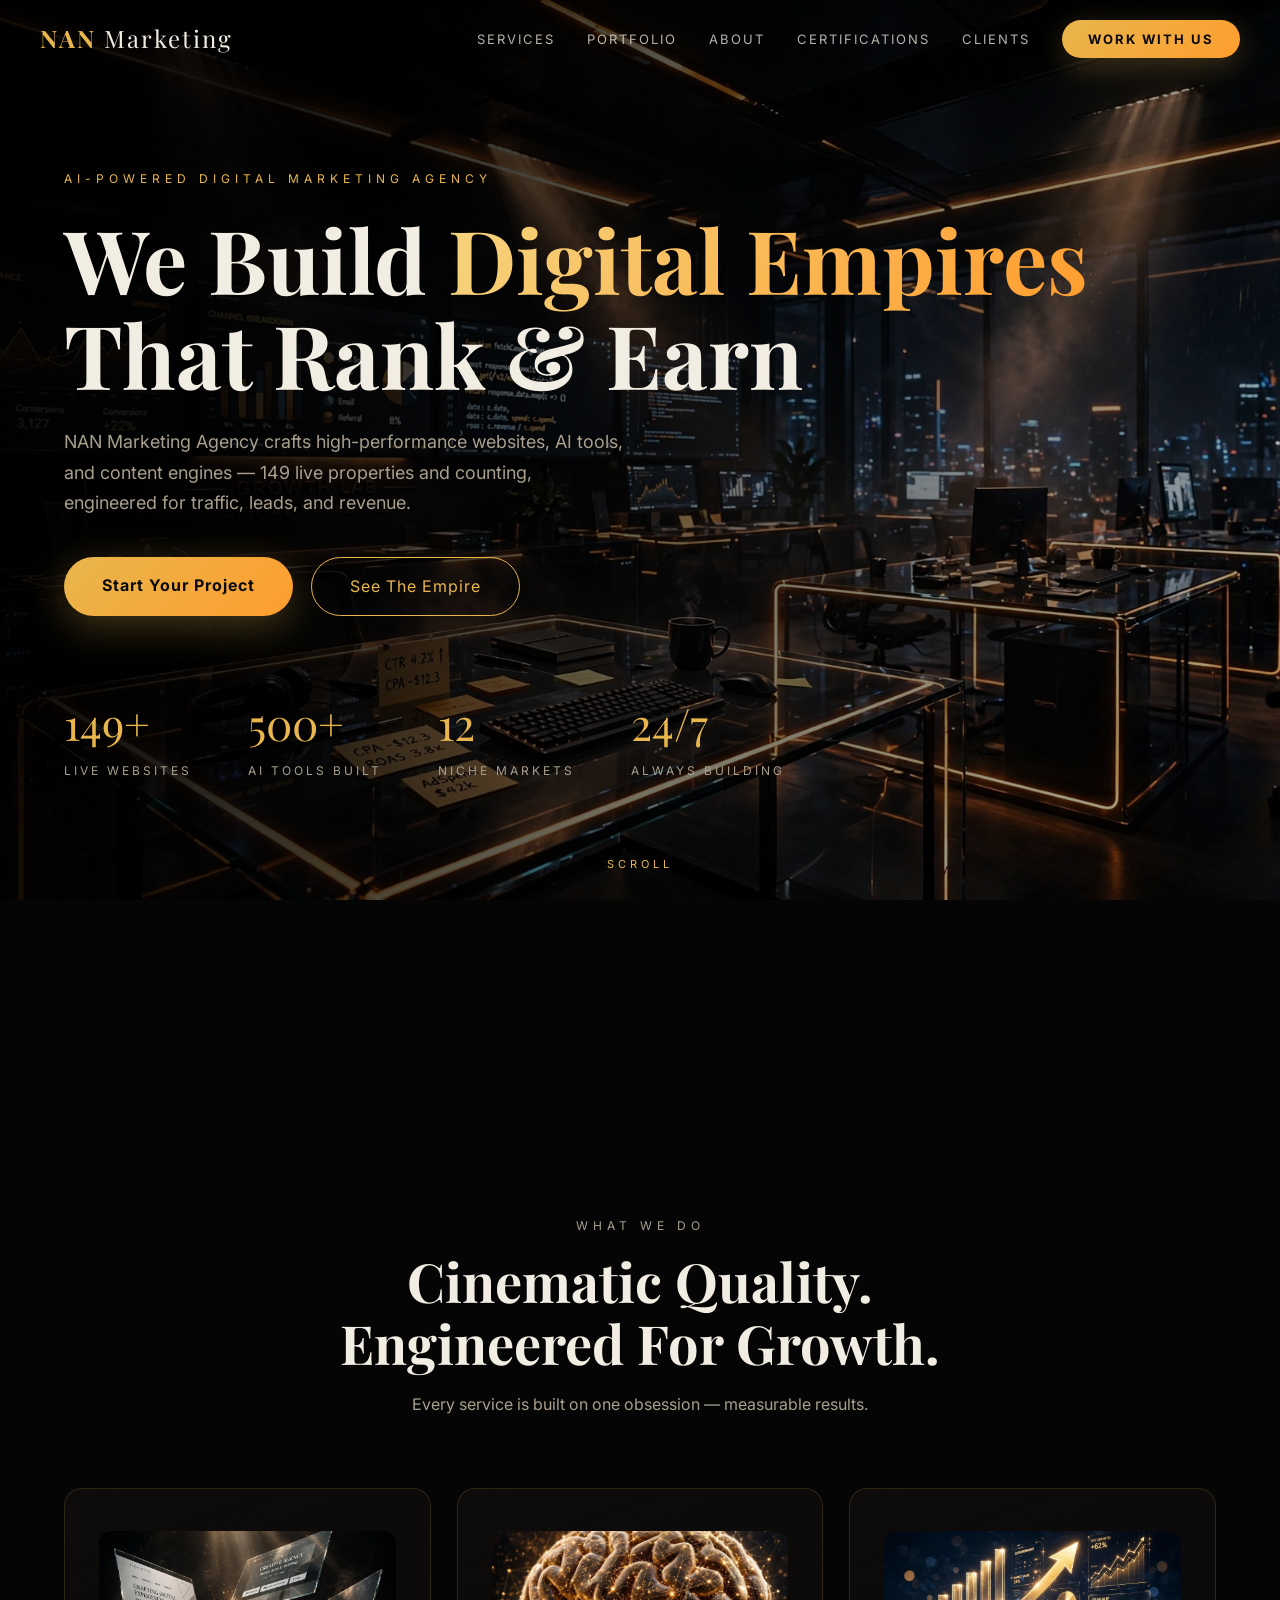
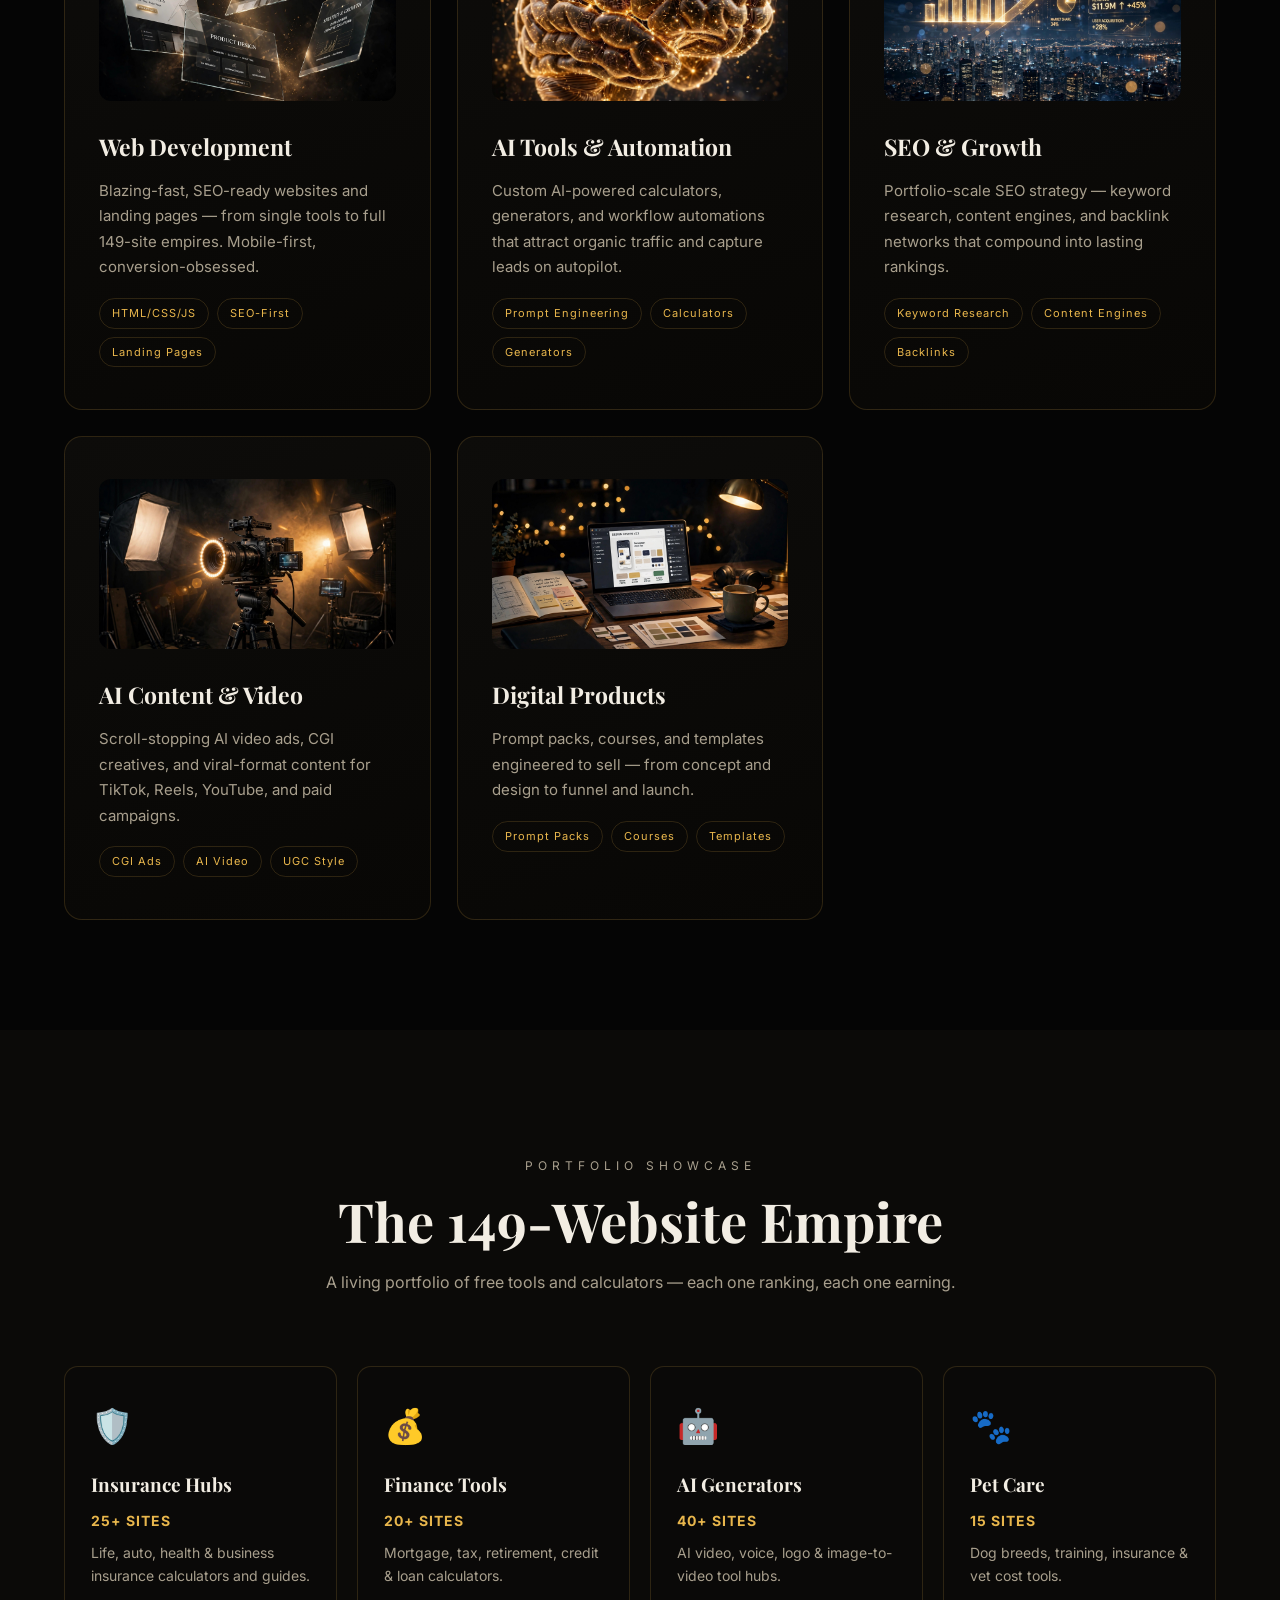
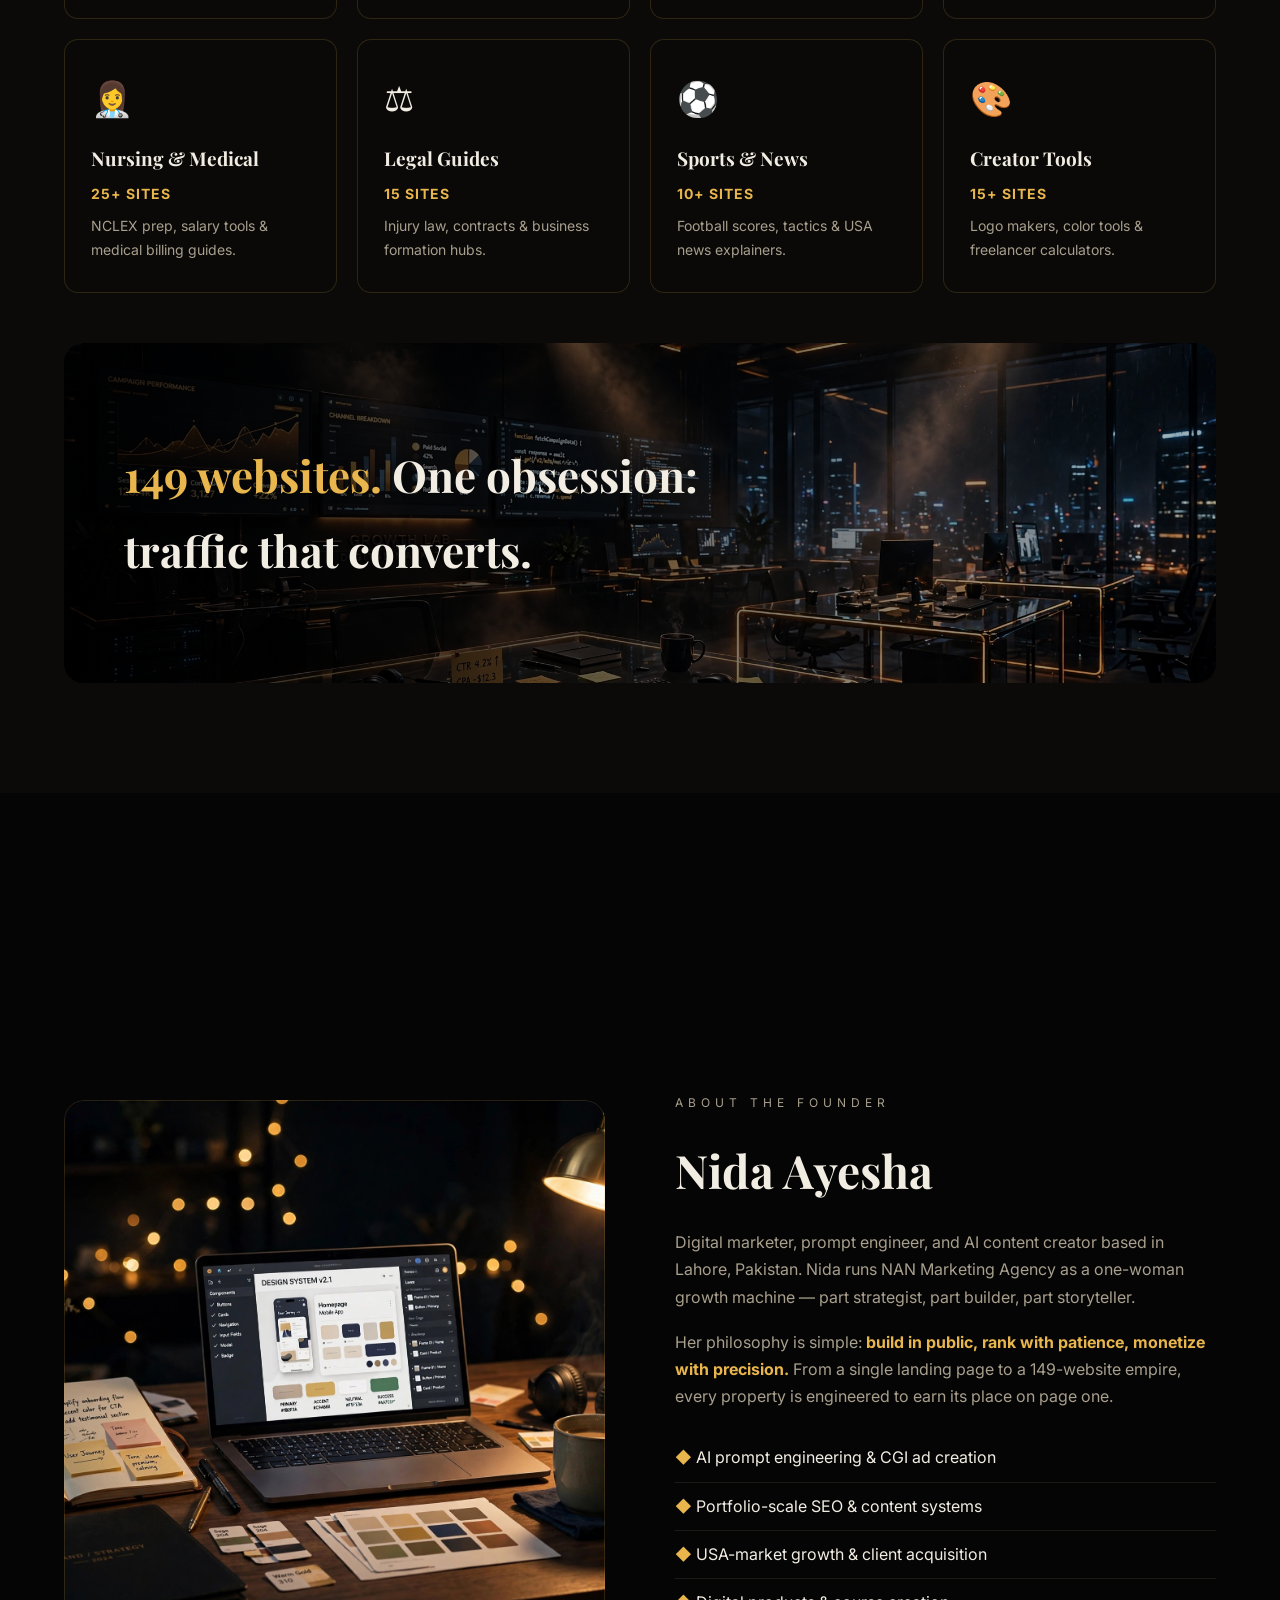
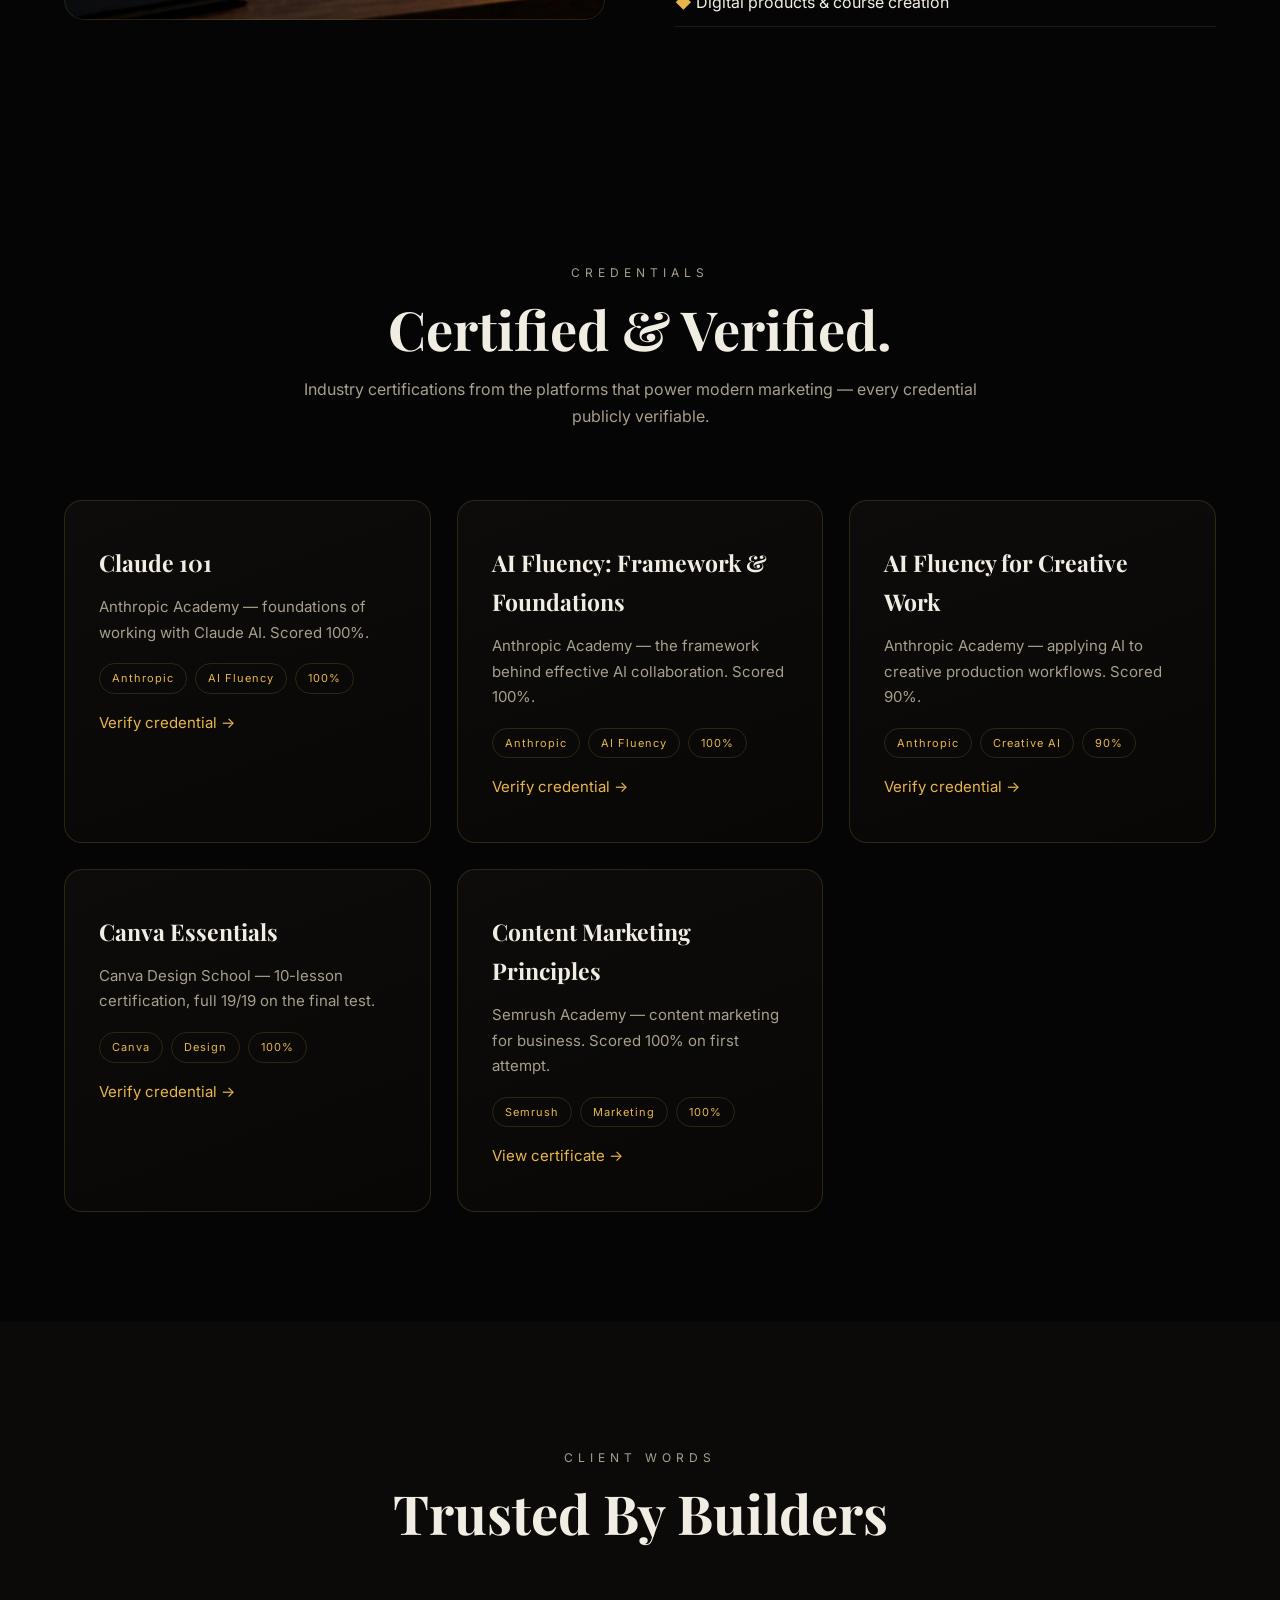
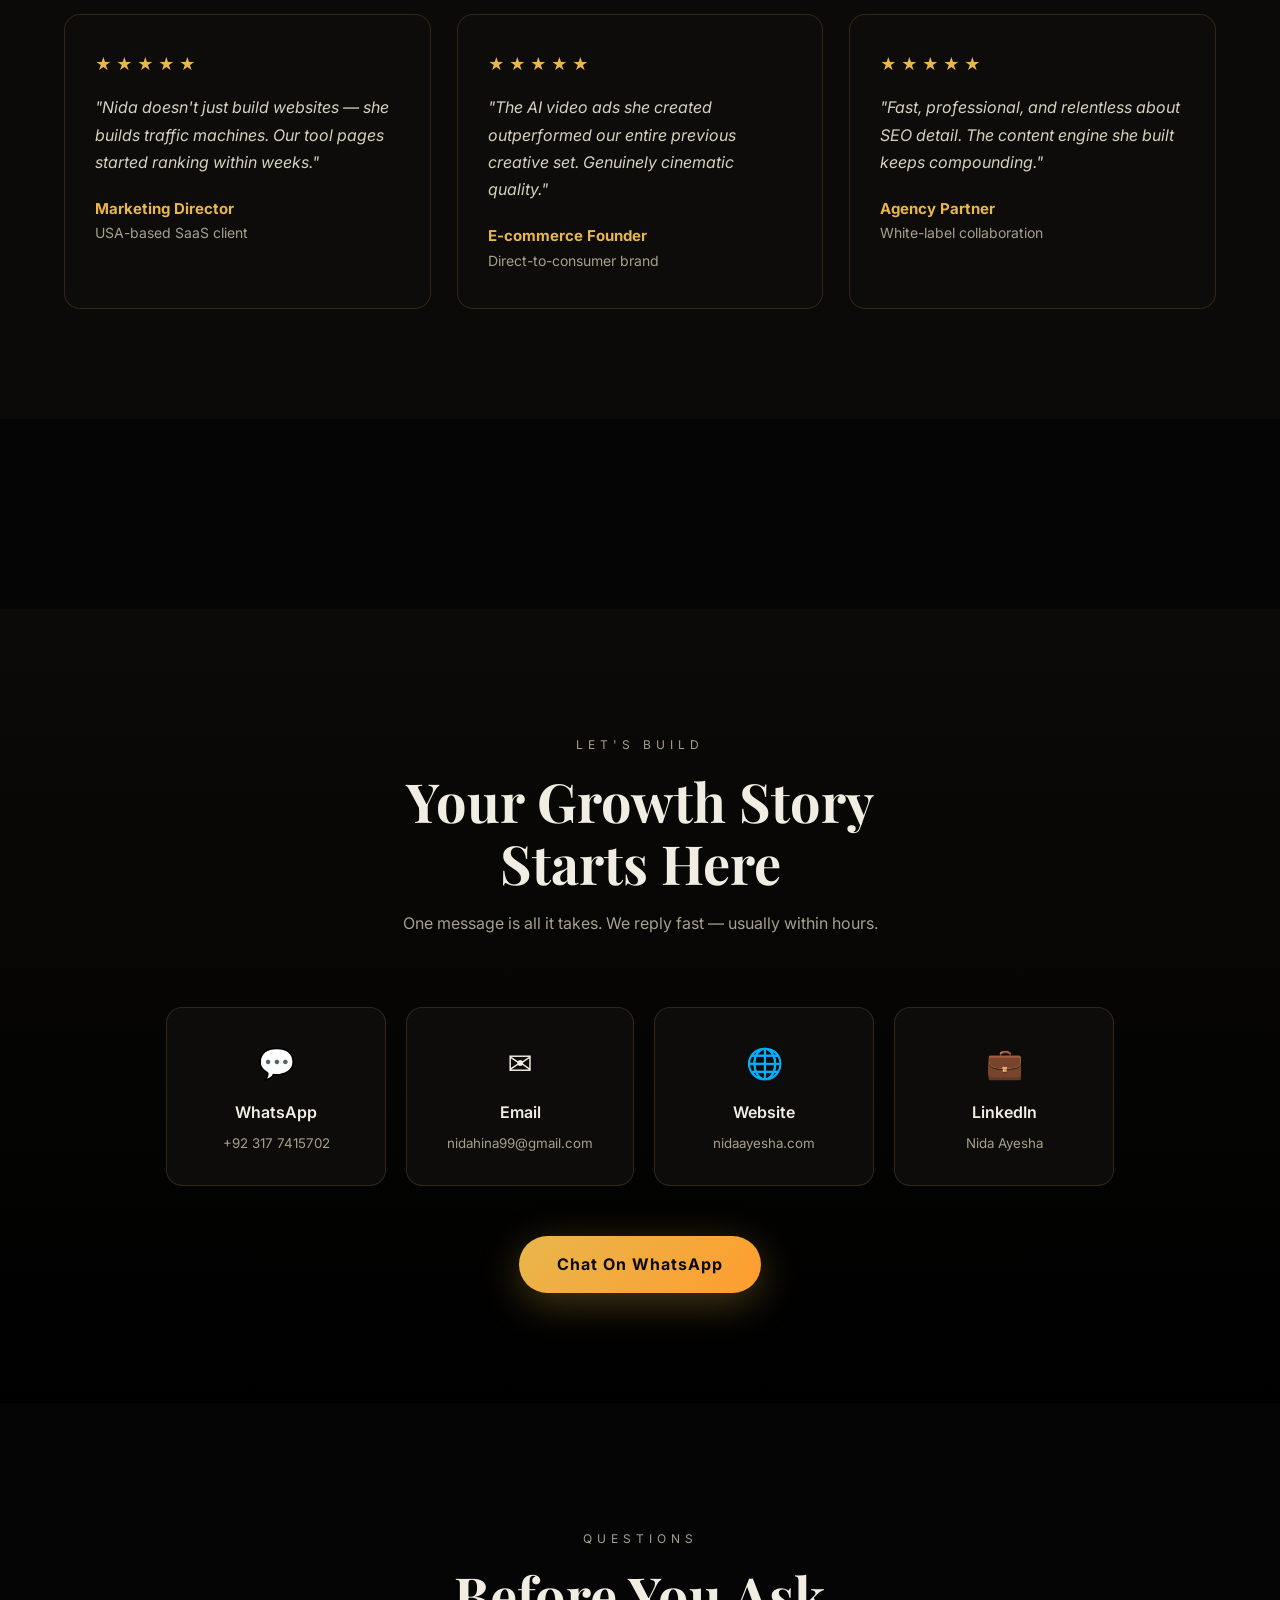
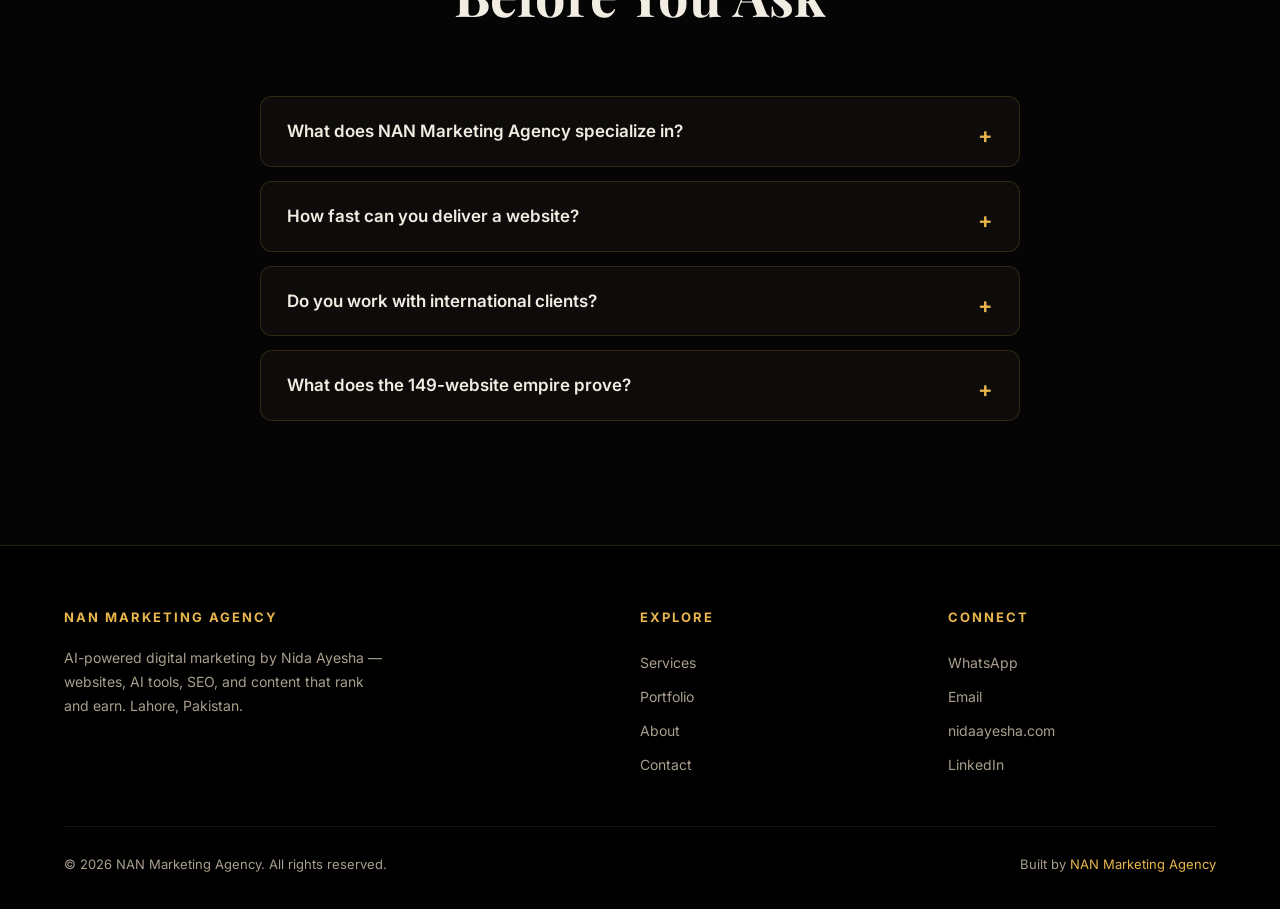
==== commit c93e1967: "Add Certifications section — 5 verified credentials (Anthropic x3, Canva, Semrush)" ====
--- a/index.html
+++ b/index.html
@@ -34,6 +34,7 @@
     <li><a href="#services">Services</a></li>
     <li><a href="#empire">Portfolio</a></li>
     <li><a href="#about">About</a></li>
+    <li><a href="#certifications">Certifications</a></li>
     <li><a href="#testimonials">Clients</a></li>
     <li><a href="#contact" class="cta-btn">Work With Us</a></li>
   </ul>
@@ -112,30 +113,6 @@
         <p>Prompt packs, courses, and templates engineered to sell — from concept and design to funnel and launch.</p>
         <div class="tags"><span>Prompt Packs</span><span>Courses</span><span>Templates</span></div>
       </article>
-      <article class="svc rv">
-        <div class="img"><img src="images/content-studio.jpg" alt="Social media management" loading="lazy"></div>
-        <h3>Social Media Management</h3>
-        <p>Full management of Facebook, Instagram, TikTok, YouTube & LinkedIn — content calendars, viral formats, and daily growth.</p>
-        <div class="tags"><span>Content Calendars</span><span>Viral Formats</span><span>24+ Pages</span></div>
-      </article>
-      <article class="svc rv">
-        <div class="img"><img src="images/ai-neural.jpg" alt="Prompt engineering training" loading="lazy"></div>
-        <h3>Prompt Engineering Training</h3>
-        <p>Master AI with structured prompt systems — courses and 1-on-1 coaching for creators, marketers, and teams.</p>
-        <div class="tags"><span>Courses</span><span>Coaching</span><span>AI Workflows</span></div>
-      </article>
-      <article class="svc rv">
-        <div class="img"><img src="images/web-mockups.jpg" alt="Lead generation" loading="lazy"></div>
-        <h3>Lead Generation</h3>
-        <p>Targeted outreach systems that fill your pipeline — researched prospects, personalized pitches, and follow-up engines.</p>
-        <div class="tags"><span>Outreach</span><span>US Clients</span><span>Follow-up</span></div>
-      </article>
-      <article class="svc rv">
-        <div class="img"><img src="images/seo-growth.jpg" alt="Brand identity design" loading="lazy"></div>
-        <h3>Brand Identity</h3>
-        <p>Logos, visual systems, and brand guidelines that make businesses unforgettable — from monogram to full identity.</p>
-        <div class="tags"><span>Logos</span><span>Visual Identity</span><span>Guidelines</span></div>
-      </article>
     </div>
   </div>
 </section>
@@ -180,7 +157,7 @@
 <!-- ABOUT -->
 <section id="about">
   <div class="container about-grid">
-    <div class="about-img rv"><img src="images/media-generation-nida-portfolio-photo-0-49bf6c24-d1f5-4f6f-bdf4-ce075b90cc18.webp" alt="Nida Ayesha, Founder of NAN Marketing Agency" loading="lazy"></div>
+    <div class="about-img rv"><img src="images/workspace.jpg" alt="Nida Ayesha creative workspace" loading="lazy"></div>
     <div class="about-txt rv">
       <p class="kicker">About The Founder</p>
       <h2>Nida Ayesha</h2>
@@ -196,6 +173,49 @@
   </div>
 </section>
 
+<!-- CERTIFICATIONS -->
+<section id="certifications">
+  <div class="container">
+    <div class="sec-head rv">
+      <p class="kicker">Credentials</p>
+      <h2>Certified &amp; Verified.</h2>
+      <p>Industry certifications from the platforms that power modern marketing — every credential publicly verifiable.</p>
+    </div>
+    <div class="svc-grid">
+      <article class="svc rv">
+        <h3>Claude 101</h3>
+        <p>Anthropic Academy — foundations of working with Claude AI. Scored 100%.</p>
+        <div class="tags"><span>Anthropic</span><span>AI Fluency</span><span>100%</span></div>
+        <p style="margin-top:1rem"><a href="https://verify.skilljar.com/c/wxxqbvzjhuvv" target="_blank" rel="noopener">Verify credential →</a></p>
+      </article>
+      <article class="svc rv">
+        <h3>AI Fluency: Framework &amp; Foundations</h3>
+        <p>Anthropic Academy — the framework behind effective AI collaboration. Scored 100%.</p>
+        <div class="tags"><span>Anthropic</span><span>AI Fluency</span><span>100%</span></div>
+        <p style="margin-top:1rem"><a href="https://verify.skilljar.com/c/iw8we5uohswg" target="_blank" rel="noopener">Verify credential →</a></p>
+      </article>
+      <article class="svc rv">
+        <h3>AI Fluency for Creative Work</h3>
+        <p>Anthropic Academy — applying AI to creative production workflows. Scored 90%.</p>
+        <div class="tags"><span>Anthropic</span><span>Creative AI</span><span>90%</span></div>
+        <p style="margin-top:1rem"><a href="https://verify.skilljar.com/c/rg6h5ybzneob" target="_blank" rel="noopener">Verify credential →</a></p>
+      </article>
+      <article class="svc rv">
+        <h3>Canva Essentials</h3>
+        <p>Canva Design School — 10-lesson certification, full 19/19 on the final test.</p>
+        <div class="tags"><span>Canva</span><span>Design</span><span>100%</span></div>
+        <p style="margin-top:1rem"><a href="https://www.canva.com/design-school/certification-award/2e930fe8-41c1-413d-8c82-c0fa0f5fe724" target="_blank" rel="noopener">Verify credential →</a></p>
+      </article>
+      <article class="svc rv">
+        <h3>Content Marketing Principles</h3>
+        <p>Semrush Academy — content marketing for business. Scored 100% on first attempt.</p>
+        <div class="tags"><span>Semrush</span><span>Marketing</span><span>100%</span></div>
+        <p style="margin-top:1rem"><a href="https://static.semrush.com/academy/certificates/6013987060/nida-ayesha_11.png" target="_blank" rel="noopener">View certificate →</a></p>
+      </article>
+    </div>
+  </div>
+</section>
+
 <!-- TESTIMONIALS -->
 <section id="testimonials" class="empire">
   <div class="container">
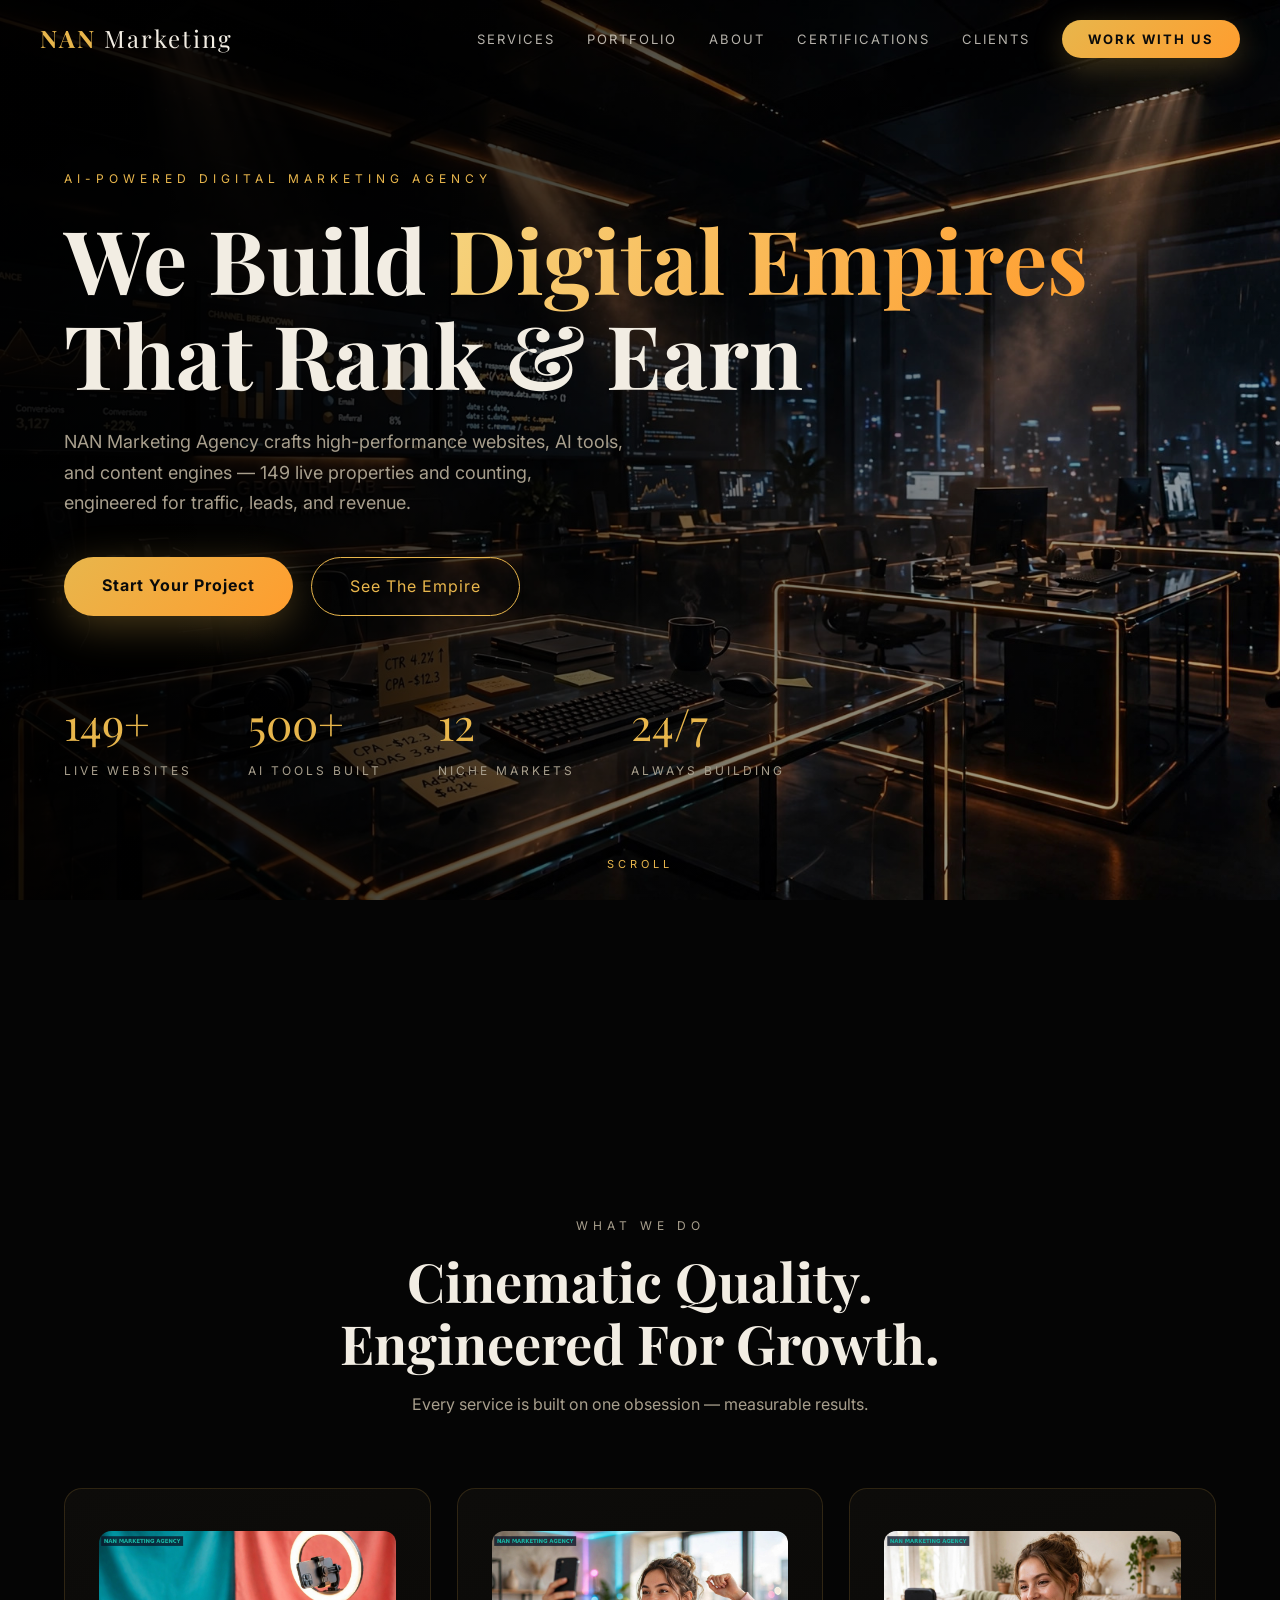
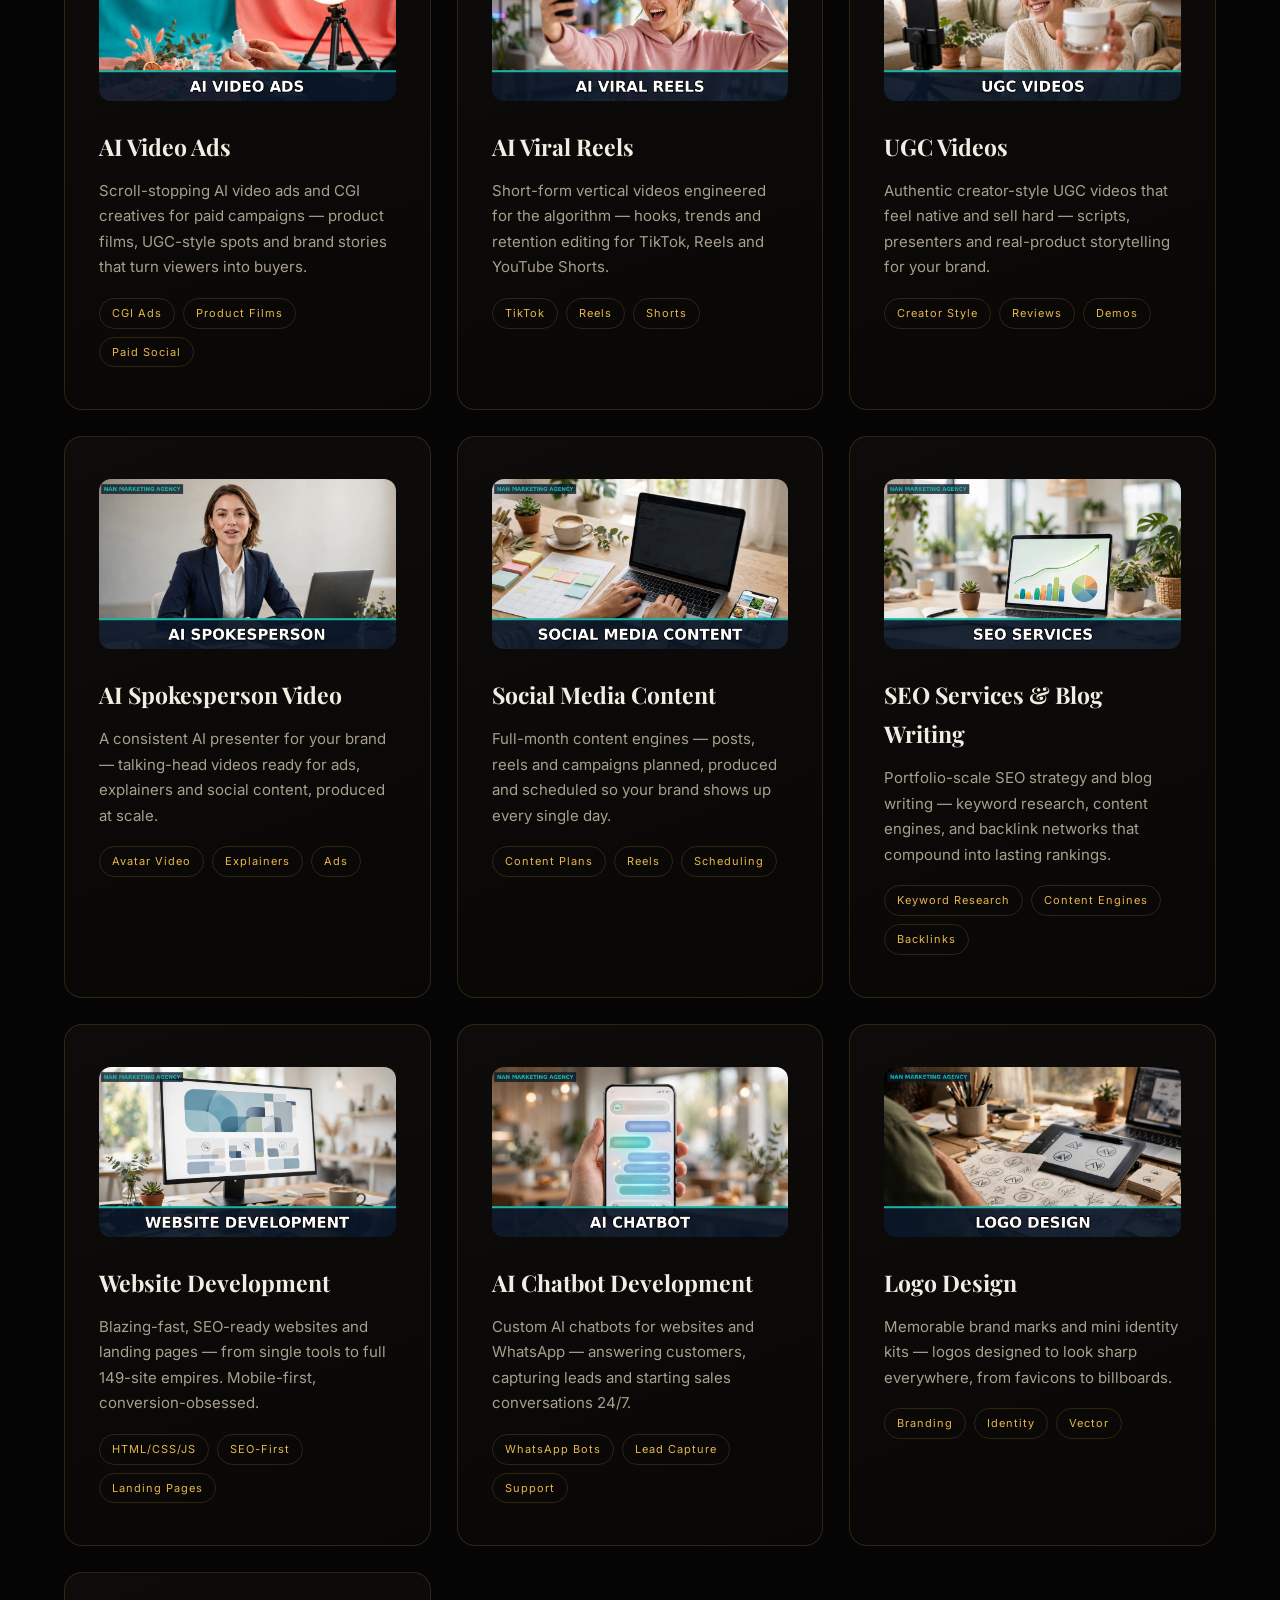
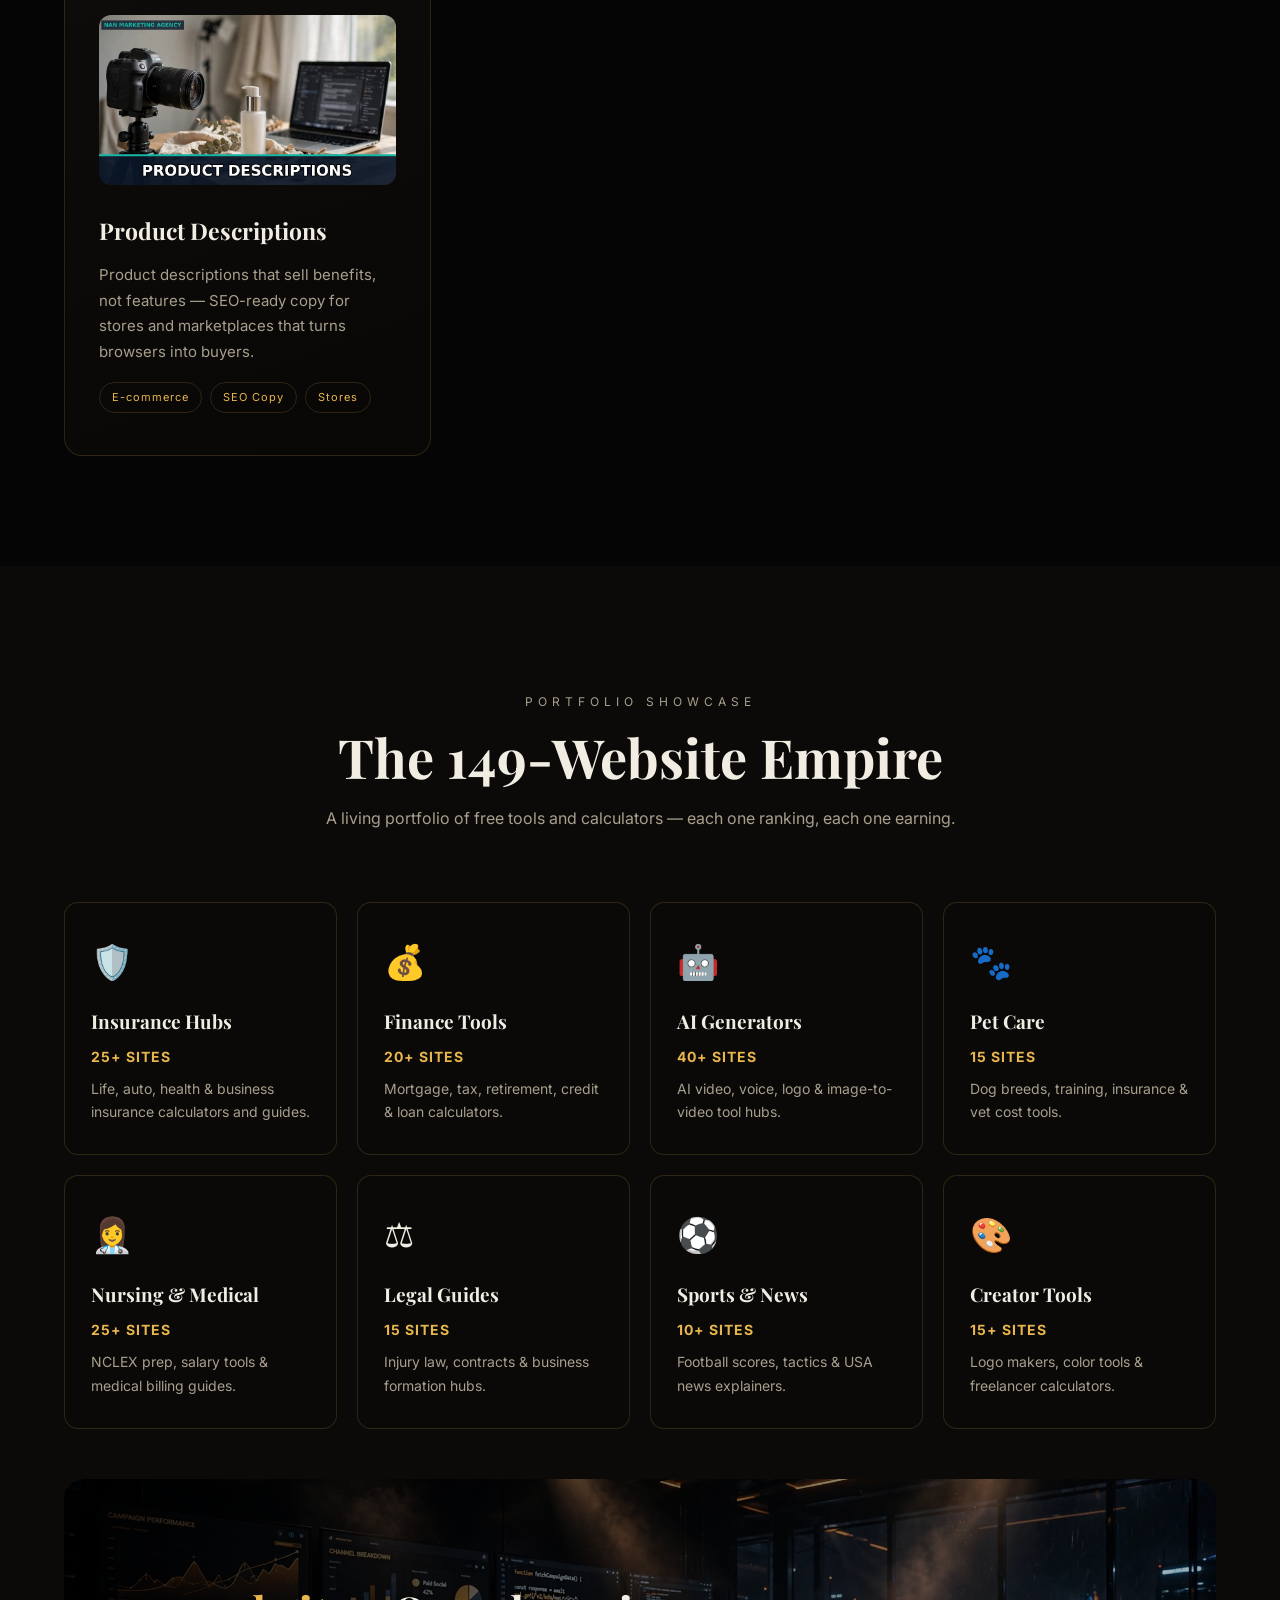
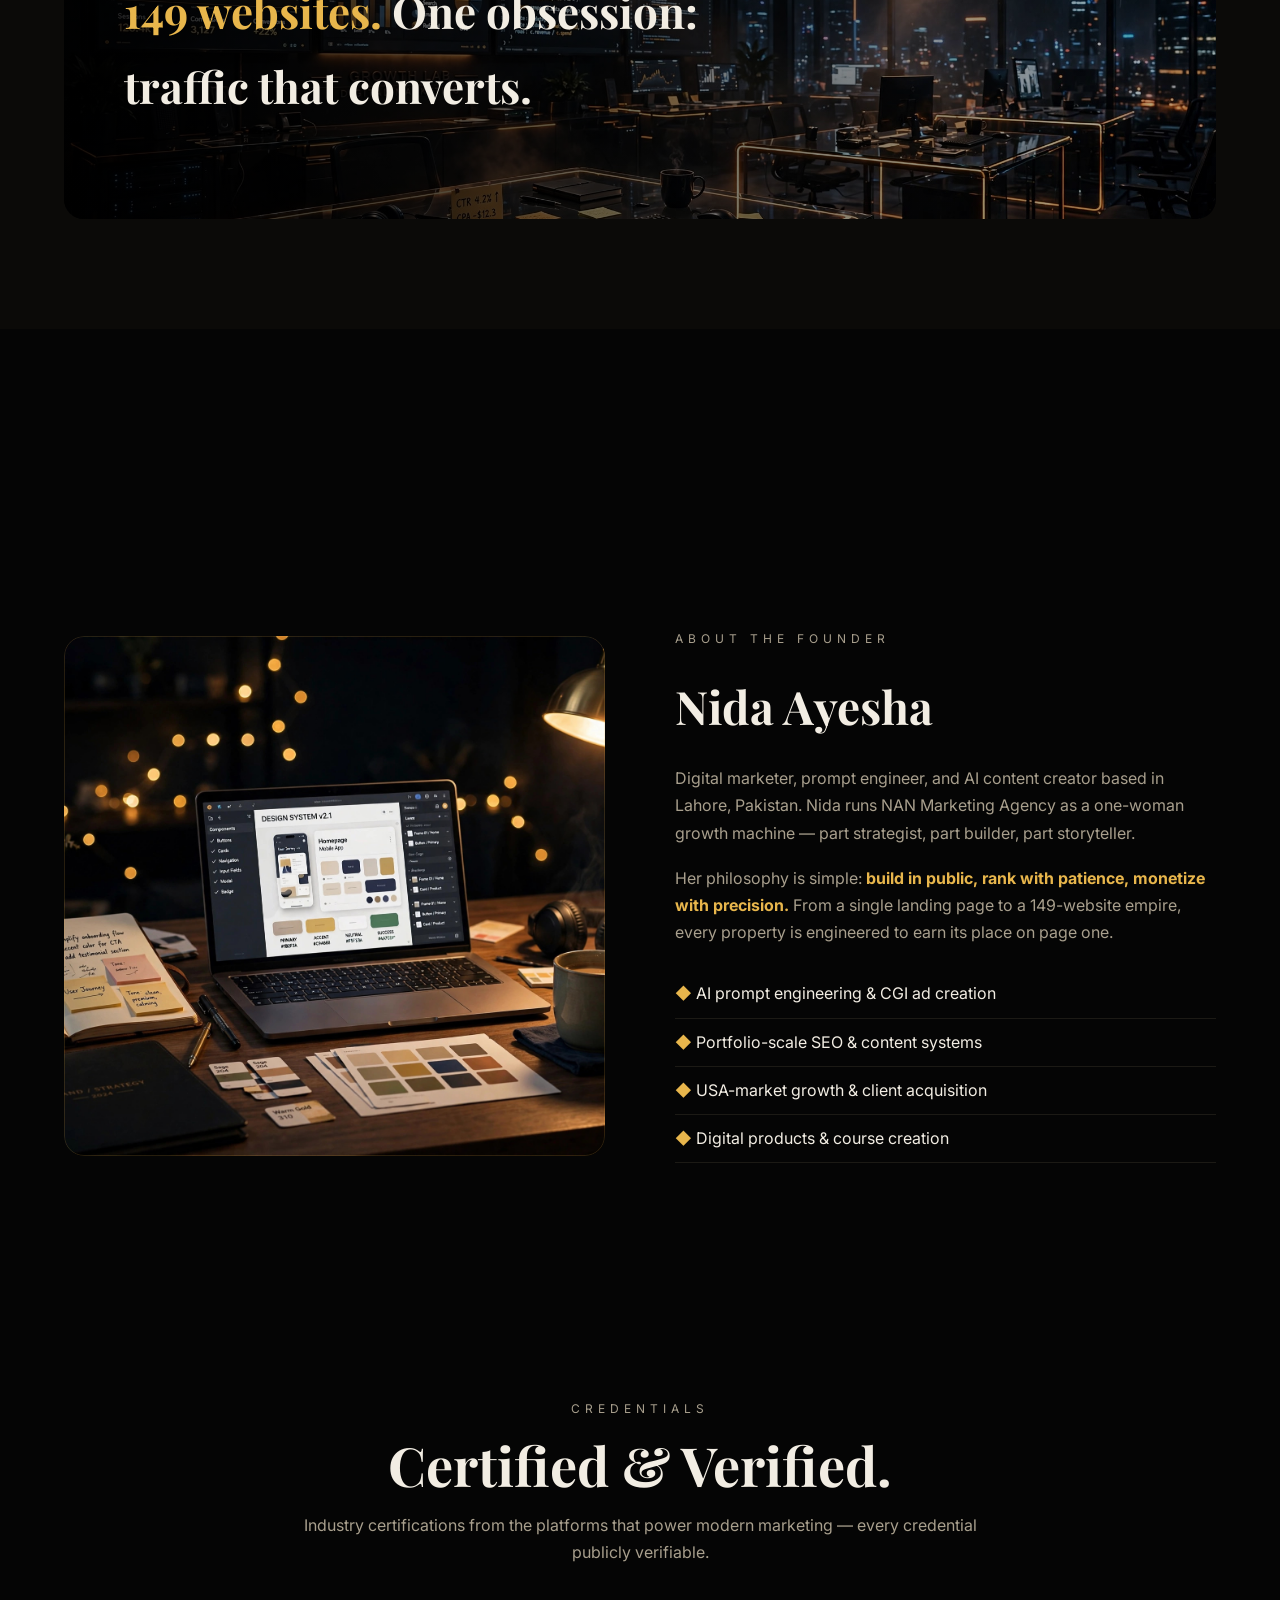
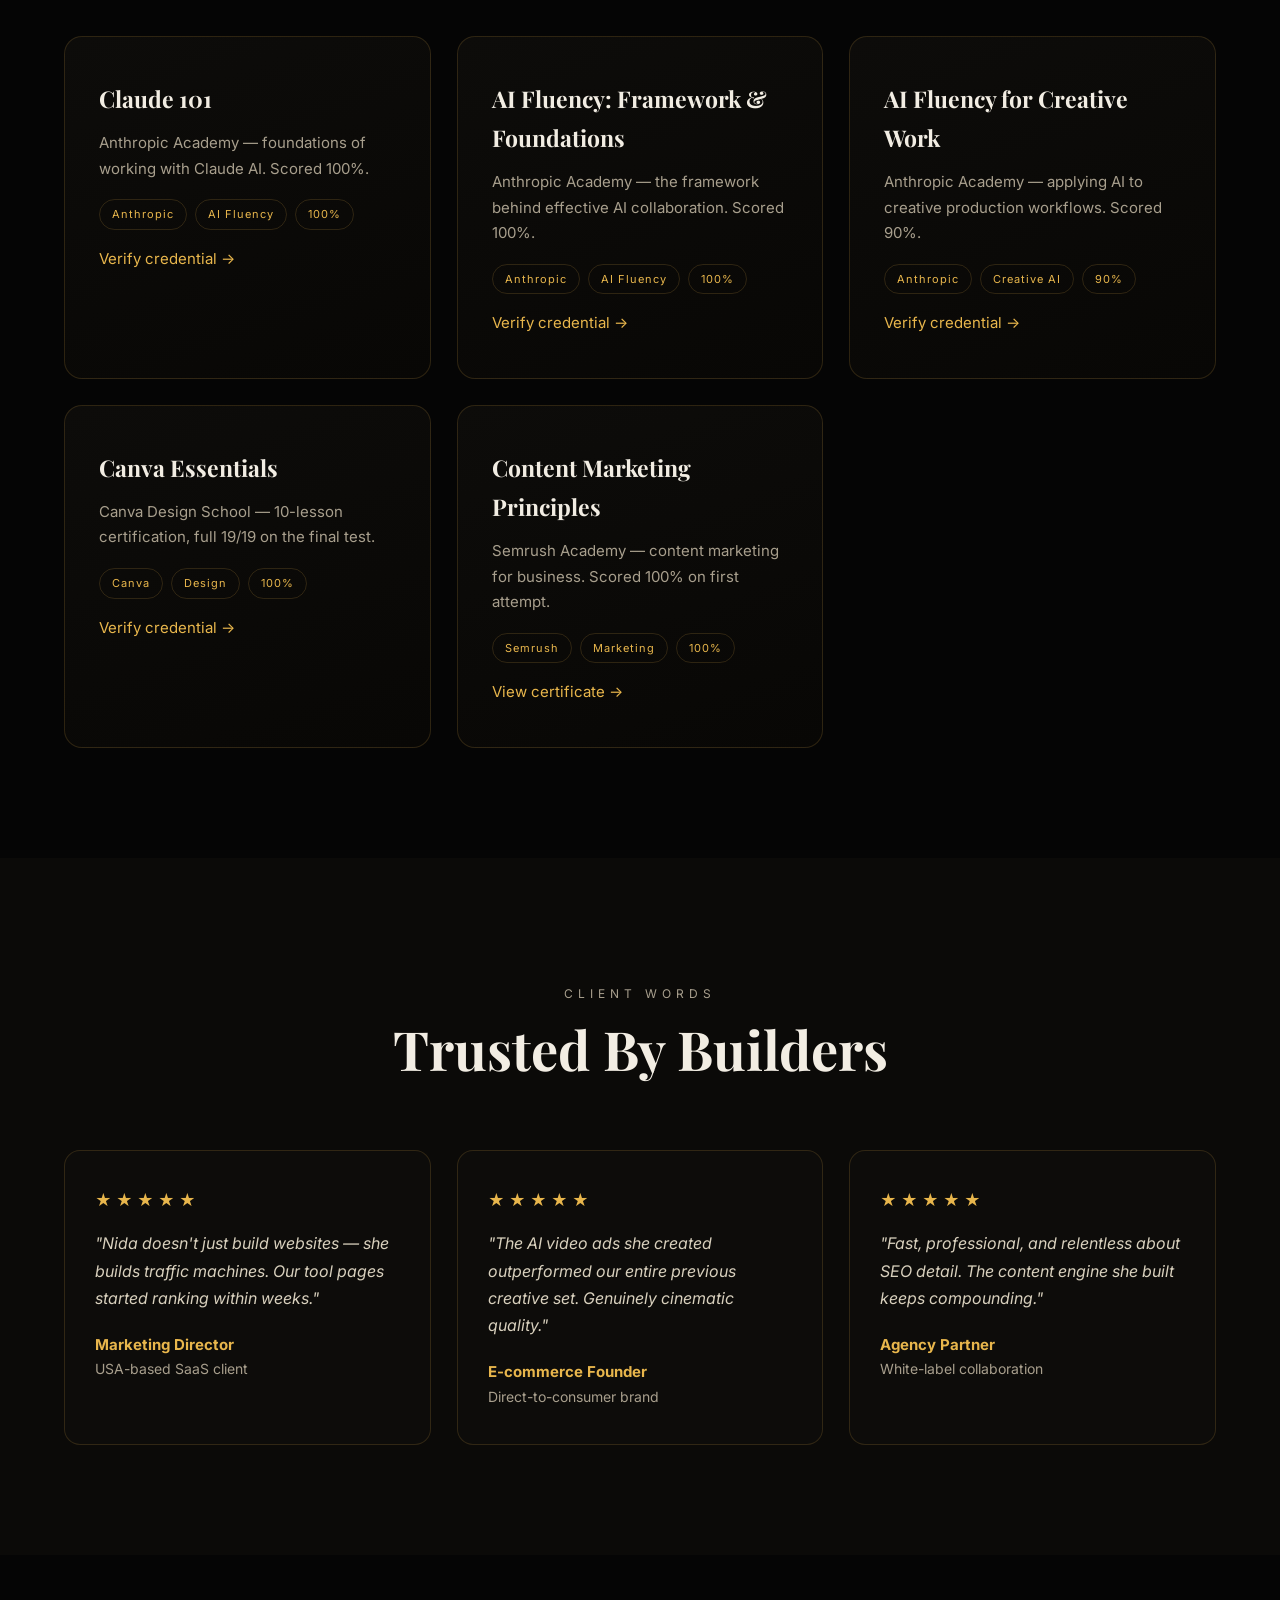
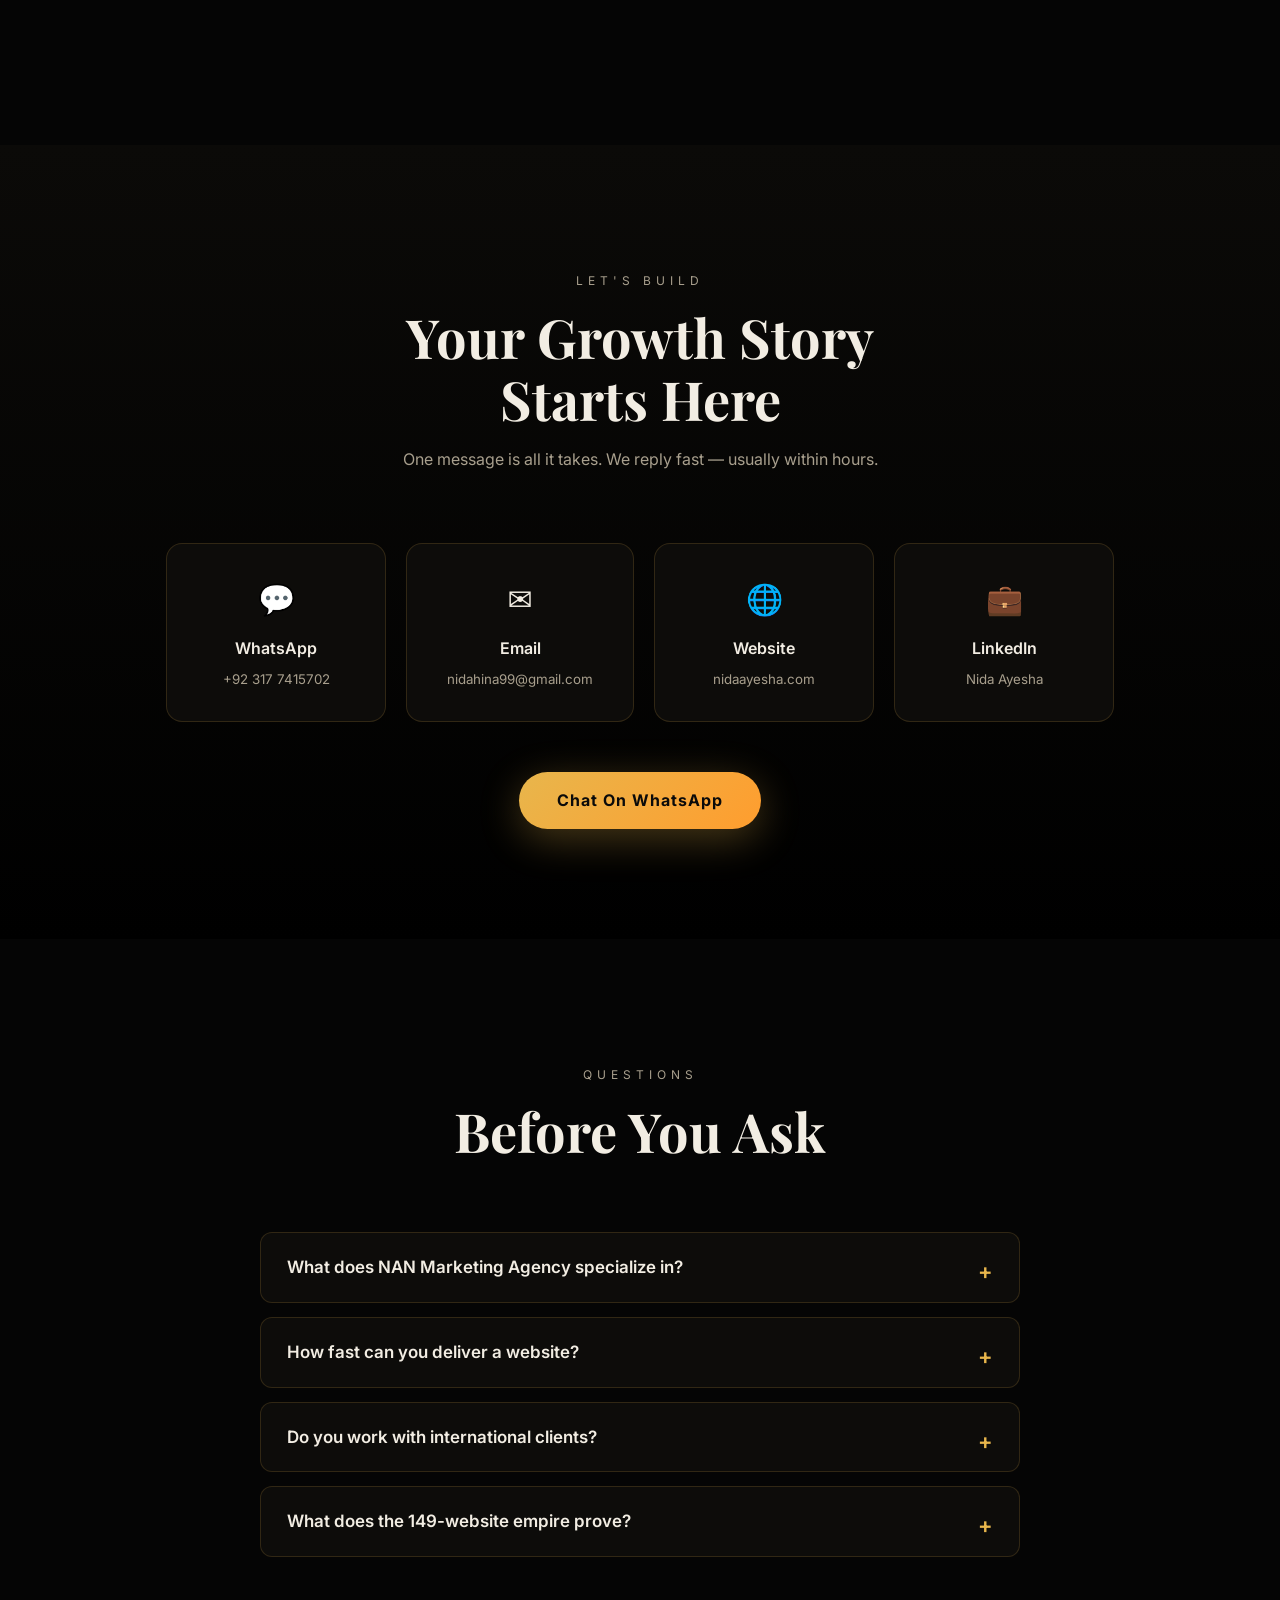
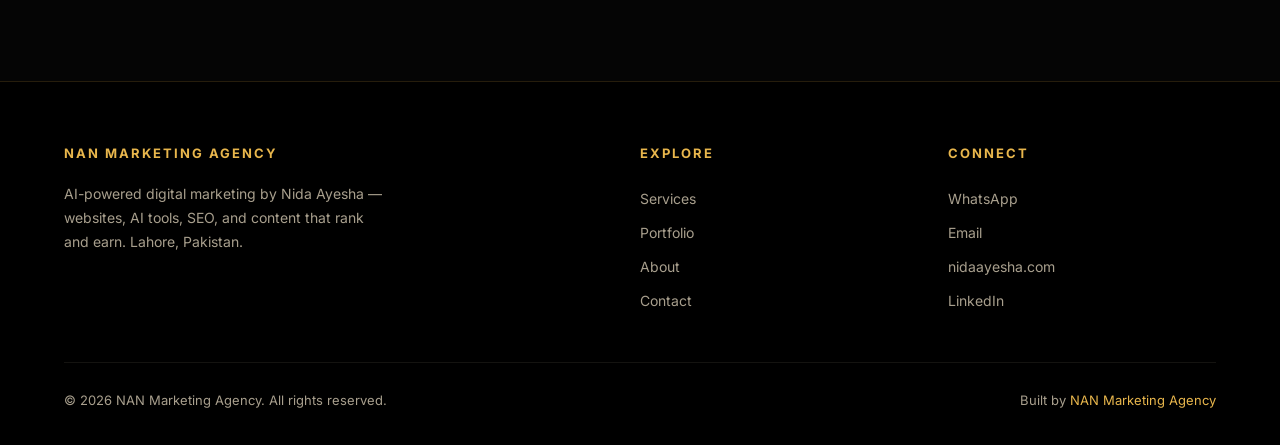
==== commit f6606b18: "Show all 10 services with new realistic thumbnails" ====
--- a/index.html
+++ b/index.html
@@ -84,34 +84,64 @@
     </div>
     <div class="svc-grid">
       <article class="svc rv">
-        <div class="img"><img src="images/web-mockups.jpg" alt="Web development portfolio" loading="lazy"></div>
-        <h3>Web Development</h3>
+        <div class="img"><img src="images/services/ai-video-ads.jpg" alt="AI video ads production" loading="lazy"></div>
+        <h3>AI Video Ads</h3>
+        <p>Scroll-stopping AI video ads and CGI creatives for paid campaigns — product films, UGC-style spots and brand stories that turn viewers into buyers.</p>
+        <div class="tags"><span>CGI Ads</span><span>Product Films</span><span>Paid Social</span></div>
+      </article>
+      <article class="svc rv">
+        <div class="img"><img src="images/services/ai-viral-reels.jpg" alt="AI viral reels and short-form video" loading="lazy"></div>
+        <h3>AI Viral Reels</h3>
+        <p>Short-form vertical videos engineered for the algorithm — hooks, trends and retention editing for TikTok, Reels and YouTube Shorts.</p>
+        <div class="tags"><span>TikTok</span><span>Reels</span><span>Shorts</span></div>
+      </article>
+      <article class="svc rv">
+        <div class="img"><img src="images/services/ugc-videos.jpg" alt="UGC creator-style videos" loading="lazy"></div>
+        <h3>UGC Videos</h3>
+        <p>Authentic creator-style UGC videos that feel native and sell hard — scripts, presenters and real-product storytelling for your brand.</p>
+        <div class="tags"><span>Creator Style</span><span>Reviews</span><span>Demos</span></div>
+      </article>
+      <article class="svc rv">
+        <div class="img"><img src="images/services/ai-spokesperson.jpg" alt="AI spokesperson avatar videos" loading="lazy"></div>
+        <h3>AI Spokesperson Video</h3>
+        <p>A consistent AI presenter for your brand — talking-head videos ready for ads, explainers and social content, produced at scale.</p>
+        <div class="tags"><span>Avatar Video</span><span>Explainers</span><span>Ads</span></div>
+      </article>
+      <article class="svc rv">
+        <div class="img"><img src="images/services/social-media-content.jpg" alt="Social media content production" loading="lazy"></div>
+        <h3>Social Media Content</h3>
+        <p>Full-month content engines — posts, reels and campaigns planned, produced and scheduled so your brand shows up every single day.</p>
+        <div class="tags"><span>Content Plans</span><span>Reels</span><span>Scheduling</span></div>
+      </article>
+      <article class="svc rv">
+        <div class="img"><img src="images/services/seo-services.jpg" alt="SEO services and blog writing" loading="lazy"></div>
+        <h3>SEO Services &amp; Blog Writing</h3>
+        <p>Portfolio-scale SEO strategy and blog writing — keyword research, content engines, and backlink networks that compound into lasting rankings.</p>
+        <div class="tags"><span>Keyword Research</span><span>Content Engines</span><span>Backlinks</span></div>
+      </article>
+      <article class="svc rv">
+        <div class="img"><img src="images/services/website-development.jpg" alt="Website development portfolio" loading="lazy"></div>
+        <h3>Website Development</h3>
         <p>Blazing-fast, SEO-ready websites and landing pages — from single tools to full 149-site empires. Mobile-first, conversion-obsessed.</p>
         <div class="tags"><span>HTML/CSS/JS</span><span>SEO-First</span><span>Landing Pages</span></div>
       </article>
       <article class="svc rv">
-        <div class="img"><img src="images/ai-neural.jpg" alt="AI tools and automation" loading="lazy"></div>
-        <h3>AI Tools &amp; Automation</h3>
-        <p>Custom AI-powered calculators, generators, and workflow automations that attract organic traffic and capture leads on autopilot.</p>
-        <div class="tags"><span>Prompt Engineering</span><span>Calculators</span><span>Generators</span></div>
-      </article>
-      <article class="svc rv">
-        <div class="img"><img src="images/seo-growth.jpg" alt="SEO and growth marketing" loading="lazy"></div>
-        <h3>SEO &amp; Growth</h3>
-        <p>Portfolio-scale SEO strategy — keyword research, content engines, and backlink networks that compound into lasting rankings.</p>
-        <div class="tags"><span>Keyword Research</span><span>Content Engines</span><span>Backlinks</span></div>
-      </article>
-      <article class="svc rv">
-        <div class="img"><img src="images/content-studio.jpg" alt="AI content and video production" loading="lazy"></div>
-        <h3>AI Content &amp; Video</h3>
-        <p>Scroll-stopping AI video ads, CGI creatives, and viral-format content for TikTok, Reels, YouTube, and paid campaigns.</p>
-        <div class="tags"><span>CGI Ads</span><span>AI Video</span><span>UGC Style</span></div>
-      </article>
-      <article class="svc rv">
-        <div class="img"><img src="images/workspace.jpg" alt="Digital products and courses" loading="lazy"></div>
-        <h3>Digital Products</h3>
-        <p>Prompt packs, courses, and templates engineered to sell — from concept and design to funnel and launch.</p>
-        <div class="tags"><span>Prompt Packs</span><span>Courses</span><span>Templates</span></div>
+        <div class="img"><img src="images/services/ai-chatbot.jpg" alt="AI chatbot development" loading="lazy"></div>
+        <h3>AI Chatbot Development</h3>
+        <p>Custom AI chatbots for websites and WhatsApp — answering customers, capturing leads and starting sales conversations 24/7.</p>
+        <div class="tags"><span>WhatsApp Bots</span><span>Lead Capture</span><span>Support</span></div>
+      </article>
+      <article class="svc rv">
+        <div class="img"><img src="images/services/logo-design.jpg" alt="Logo design and branding" loading="lazy"></div>
+        <h3>Logo Design</h3>
+        <p>Memorable brand marks and mini identity kits — logos designed to look sharp everywhere, from favicons to billboards.</p>
+        <div class="tags"><span>Branding</span><span>Identity</span><span>Vector</span></div>
+      </article>
+      <article class="svc rv">
+        <div class="img"><img src="images/services/product-descriptions.jpg" alt="Product descriptions copywriting" loading="lazy"></div>
+        <h3>Product Descriptions</h3>
+        <p>Product descriptions that sell benefits, not features — SEO-ready copy for stores and marketplaces that turns browsers into buyers.</p>
+        <div class="tags"><span>E-commerce</span><span>SEO Copy</span><span>Stores</span></div>
       </article>
     </div>
   </div>
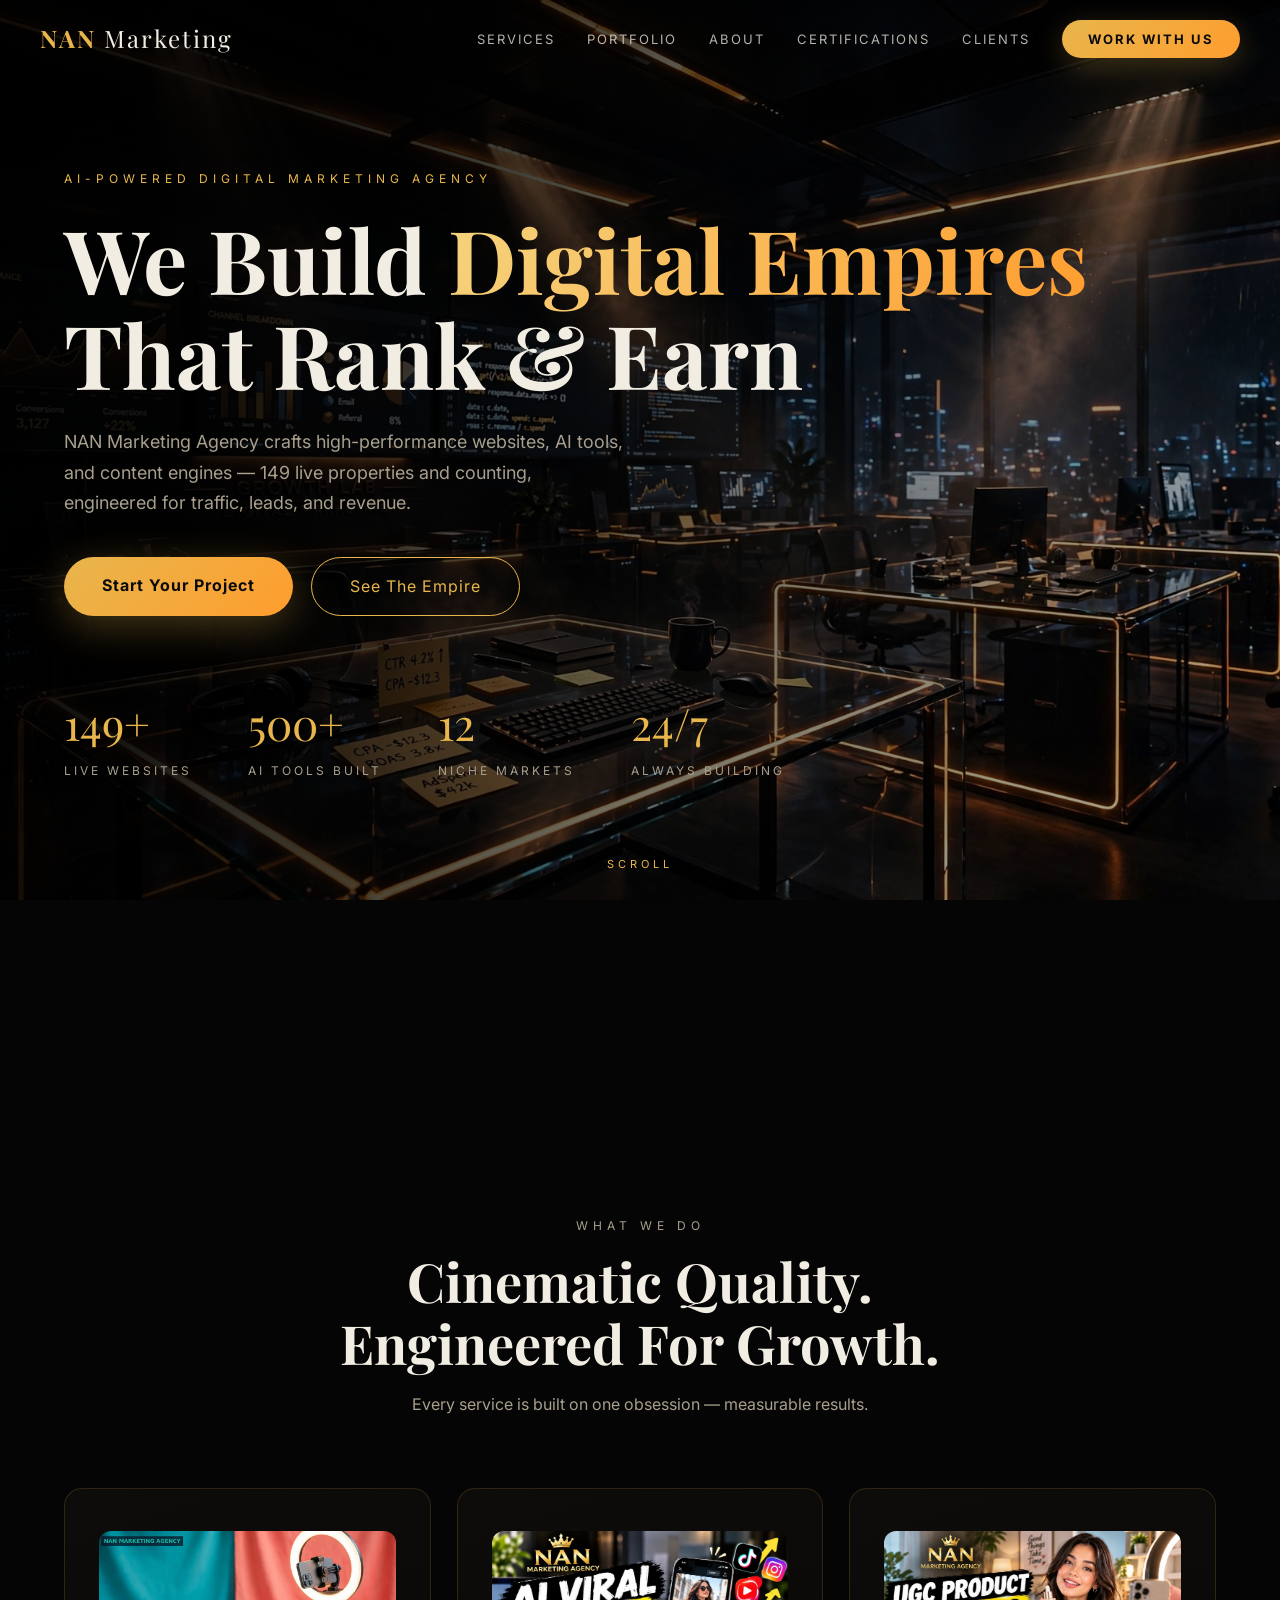
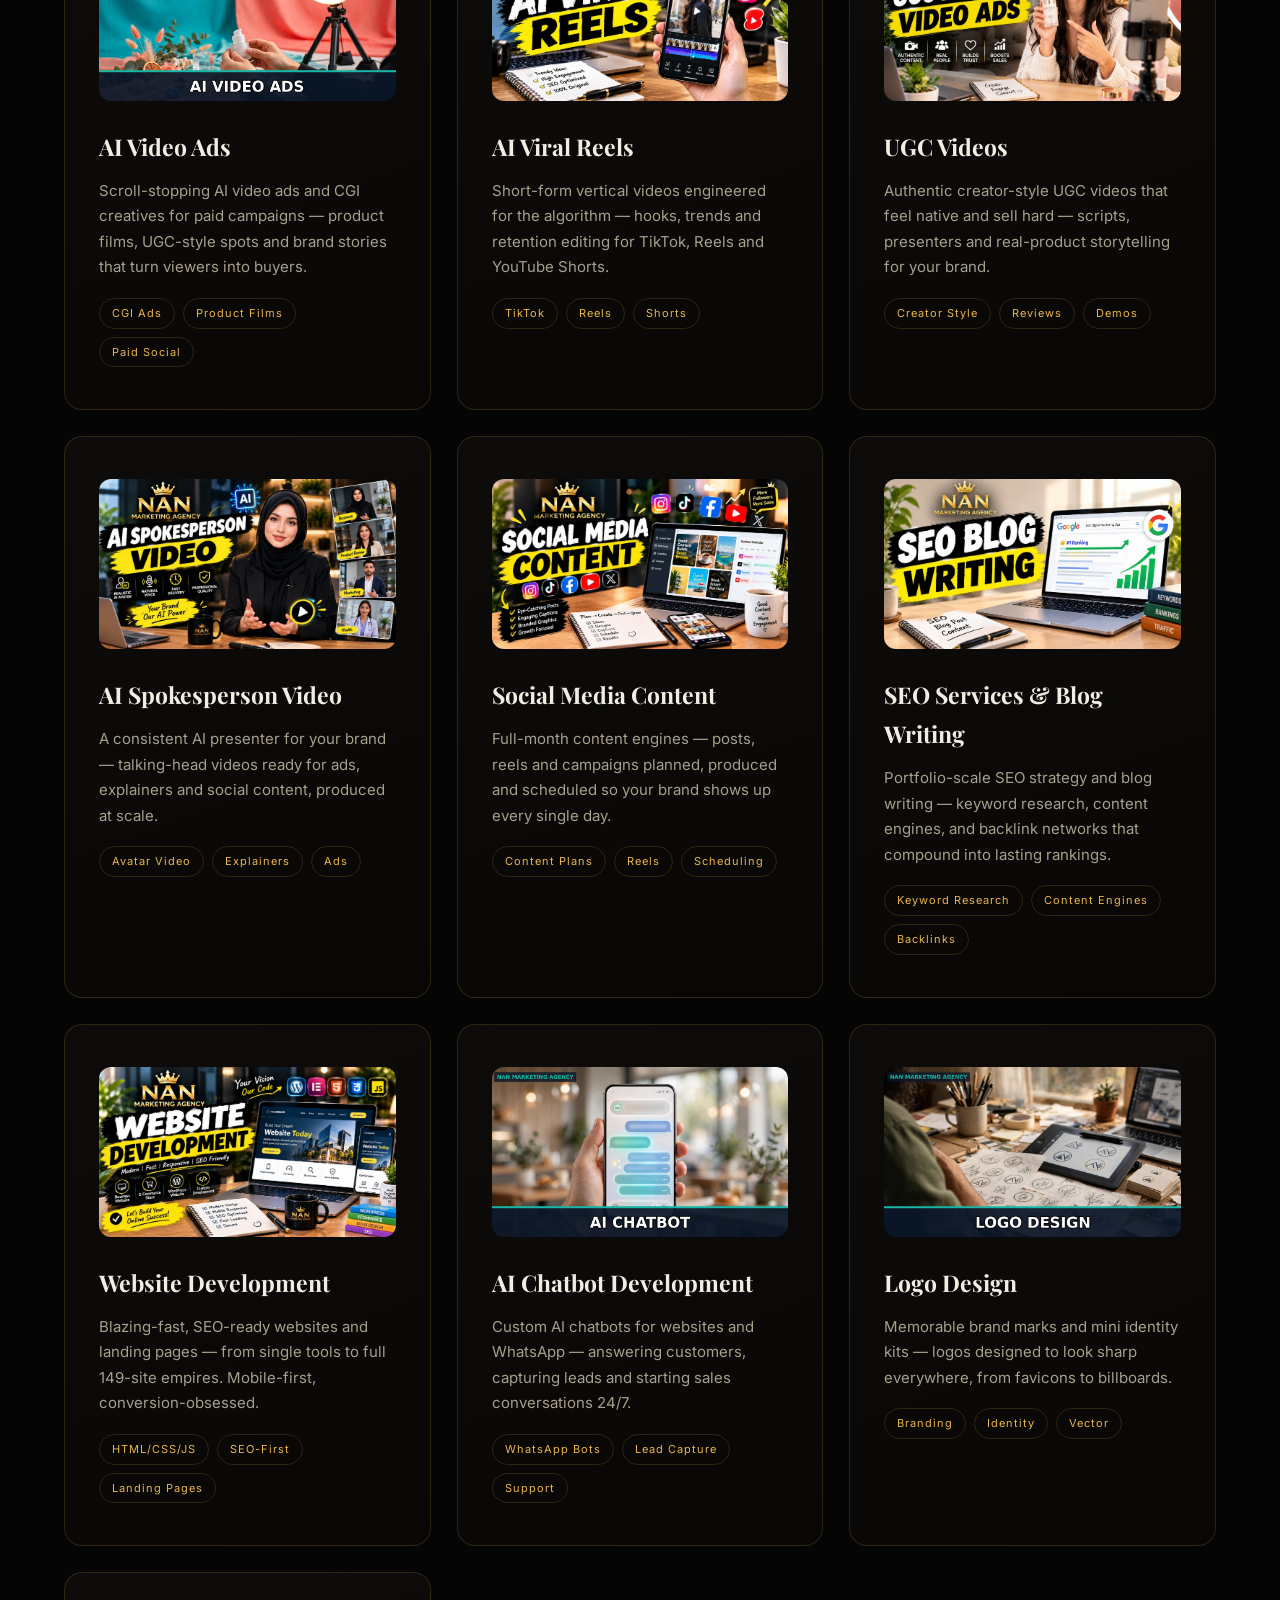
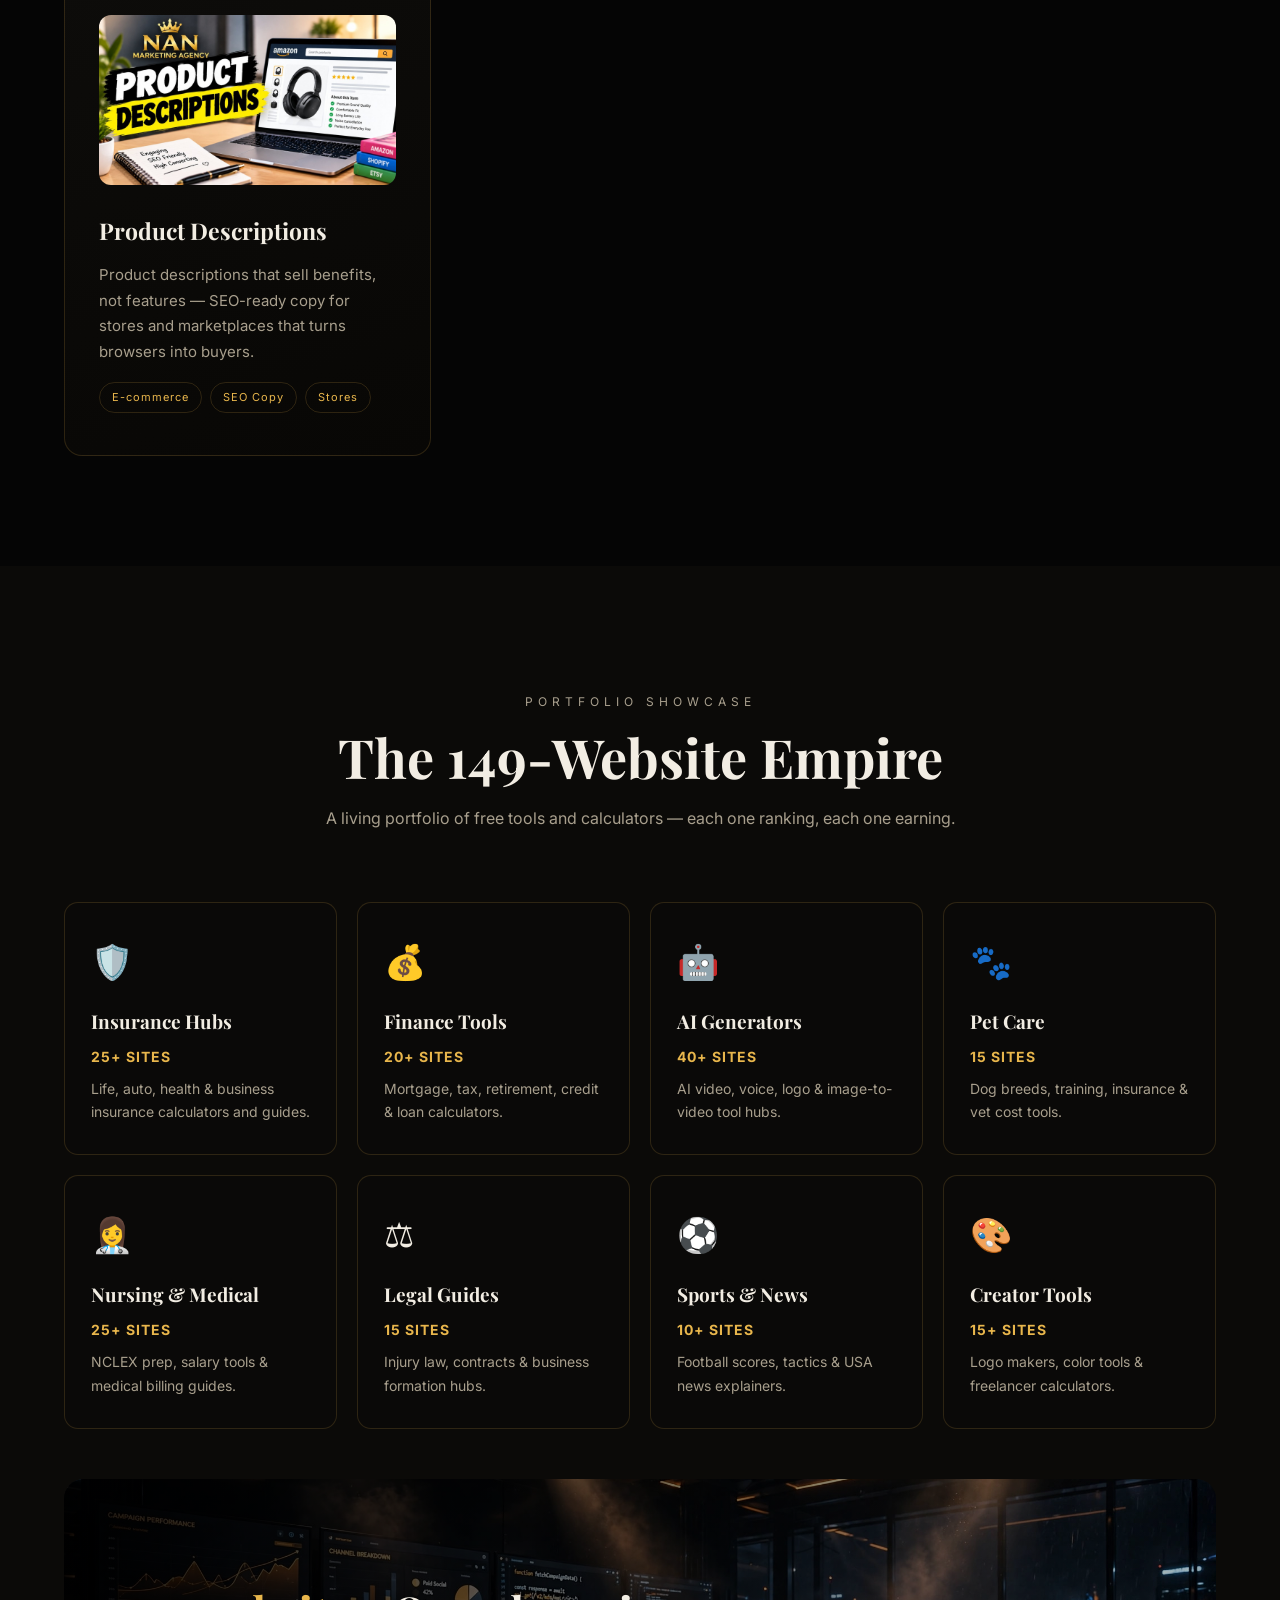
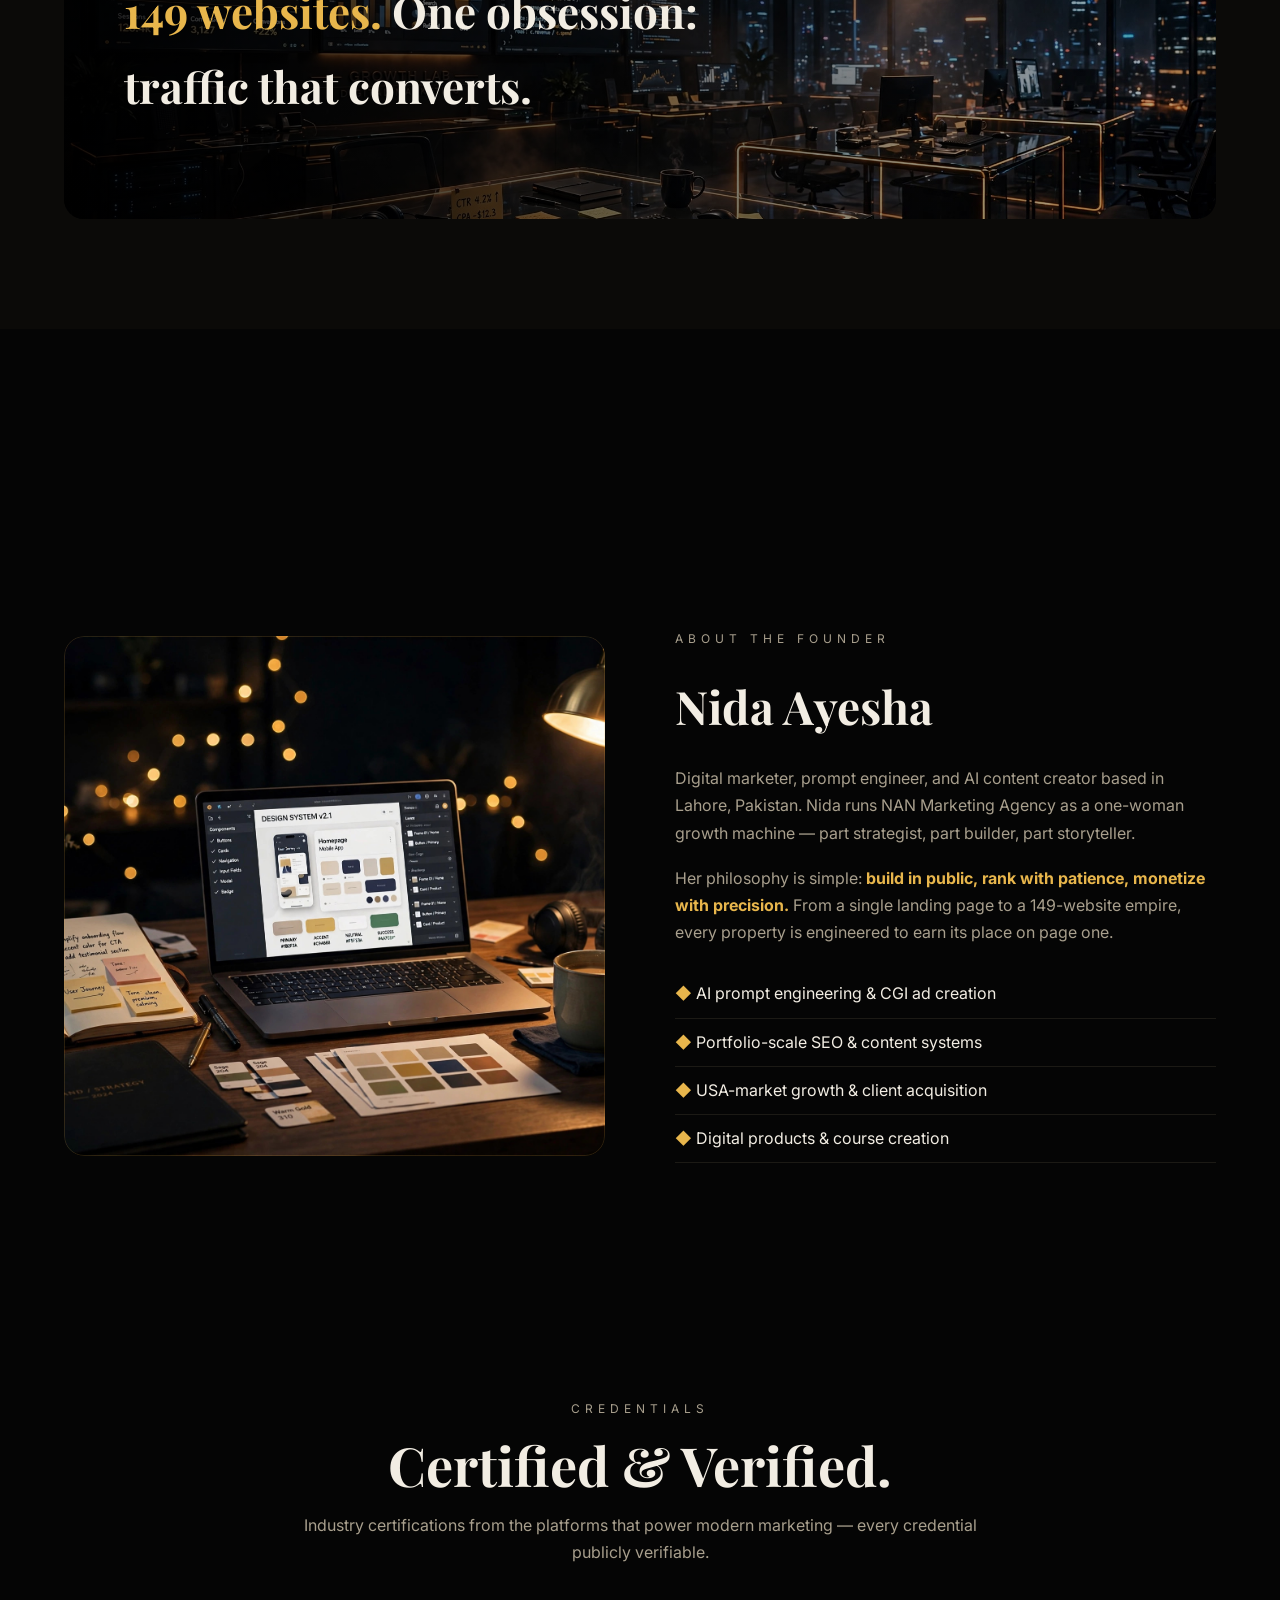
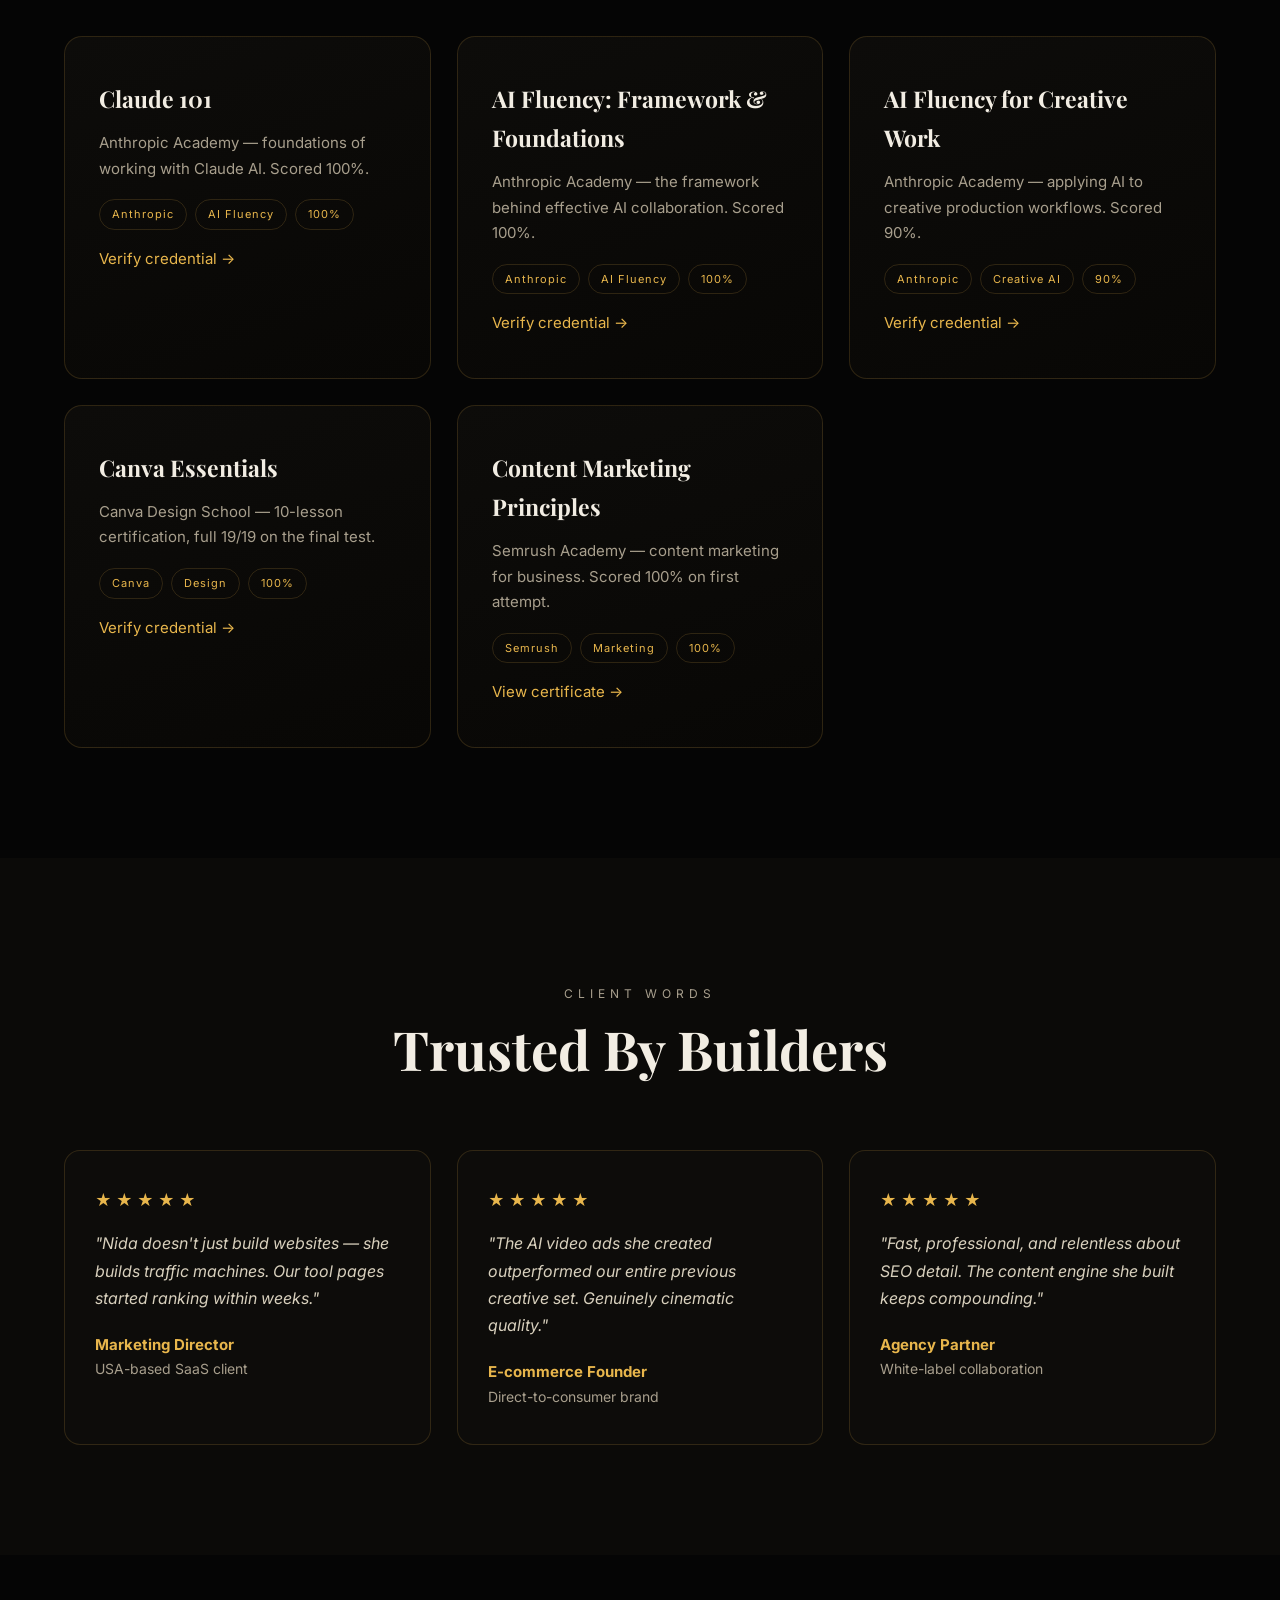
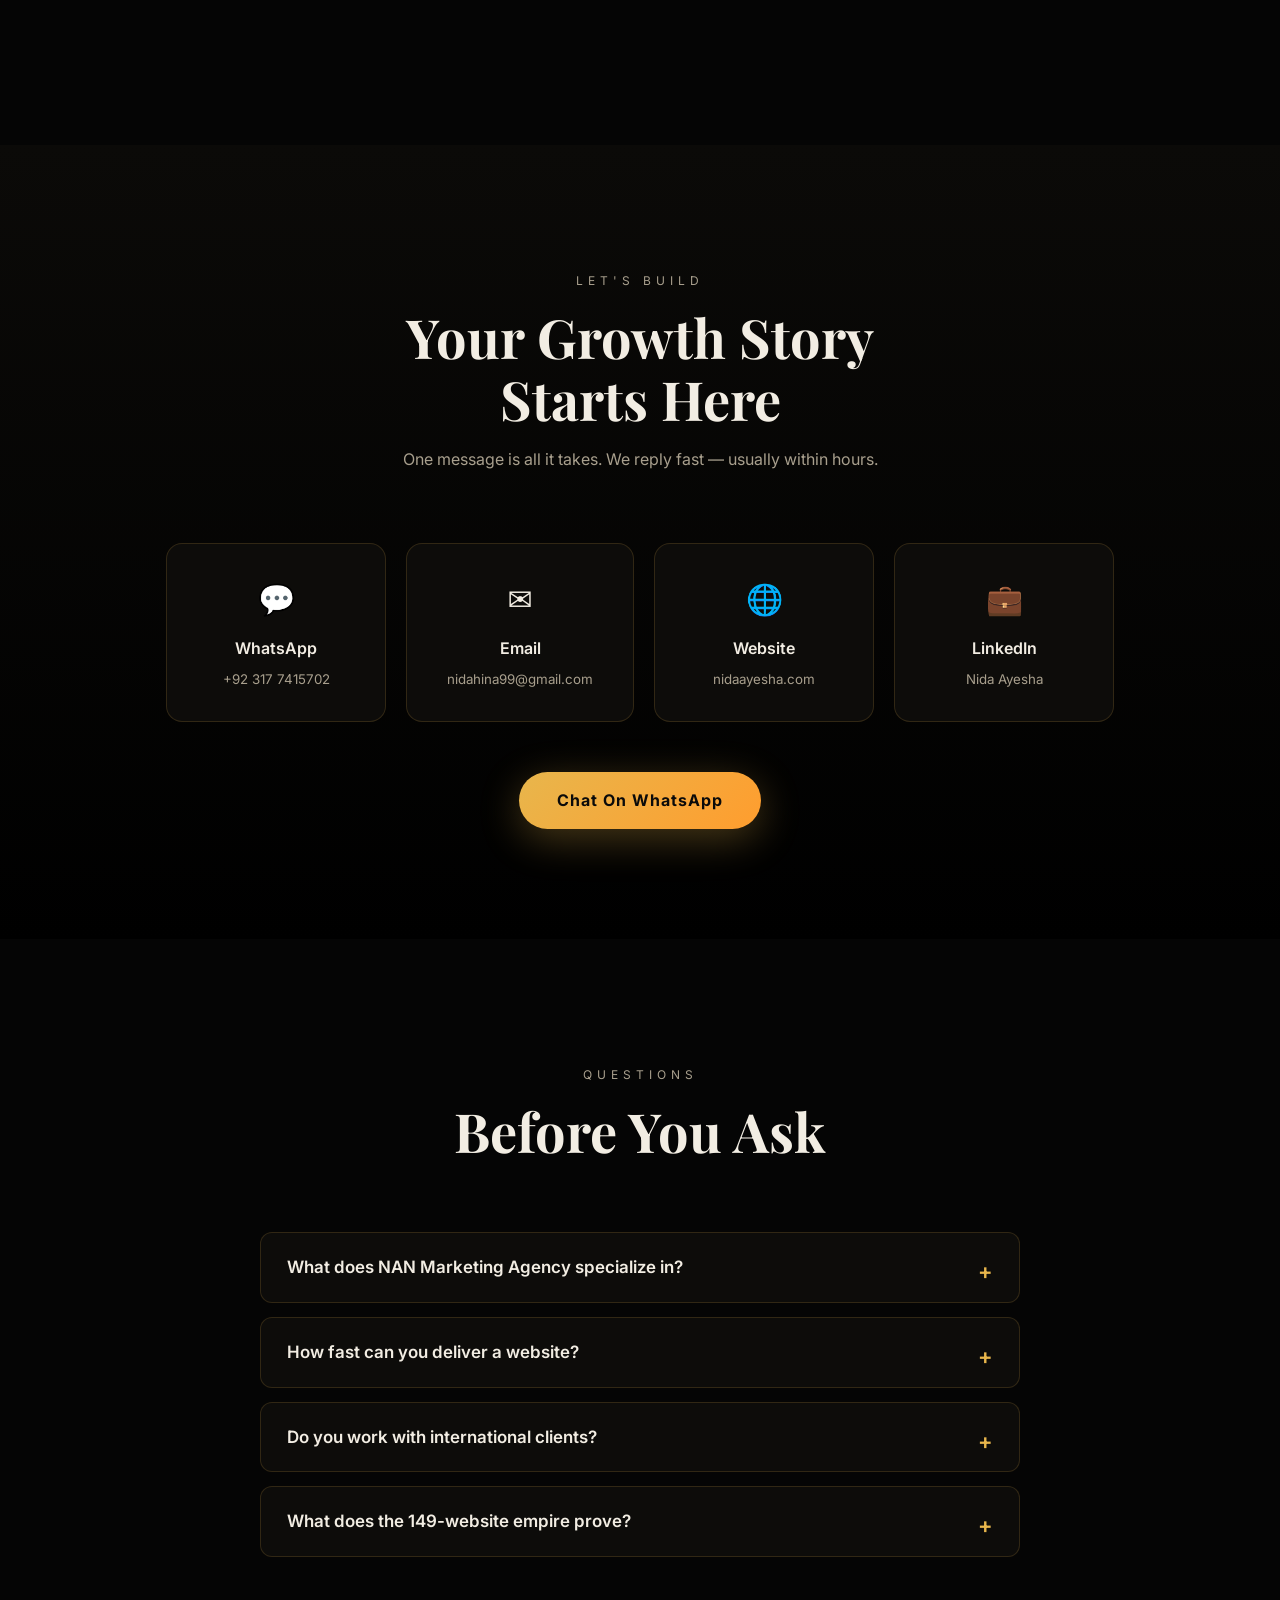
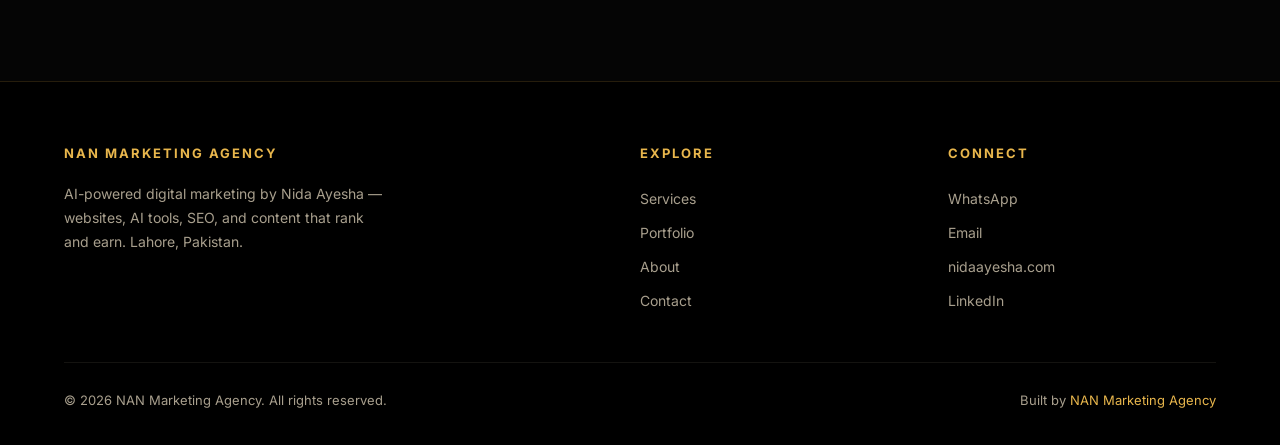
==== commit 58ae2e06: "Point SEO card to her-style SEO blog writing thumbnail" ====
--- a/index.html
+++ b/index.html
@@ -114,7 +114,7 @@
         <div class="tags"><span>Content Plans</span><span>Reels</span><span>Scheduling</span></div>
       </article>
       <article class="svc rv">
-        <div class="img"><img src="images/services/seo-services.jpg" alt="SEO services and blog writing" loading="lazy"></div>
+        <div class="img"><img src="images/services/seo-blog-writing.jpg" alt="SEO services and blog writing" loading="lazy"></div>
         <h3>SEO Services &amp; Blog Writing</h3>
         <p>Portfolio-scale SEO strategy and blog writing — keyword research, content engines, and backlink networks that compound into lasting rankings.</p>
         <div class="tags"><span>Keyword Research</span><span>Content Engines</span><span>Backlinks</span></div>
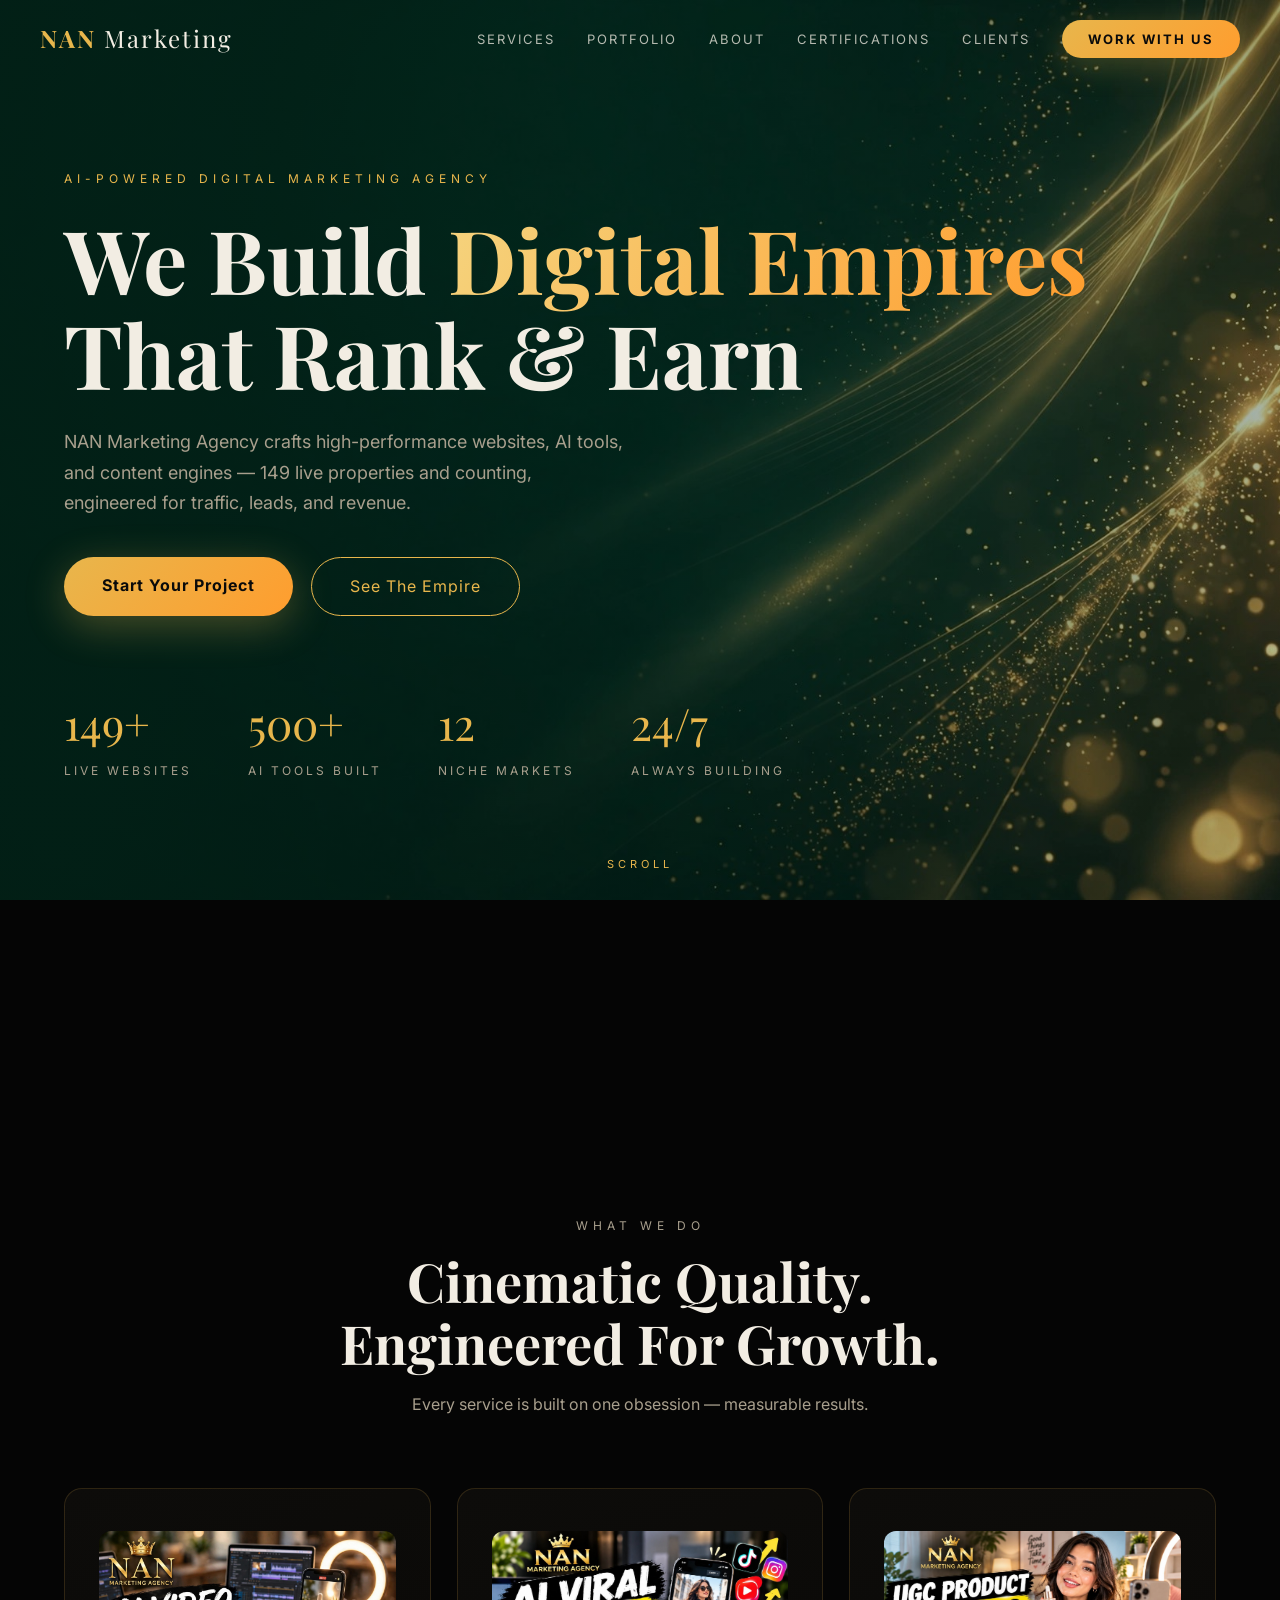
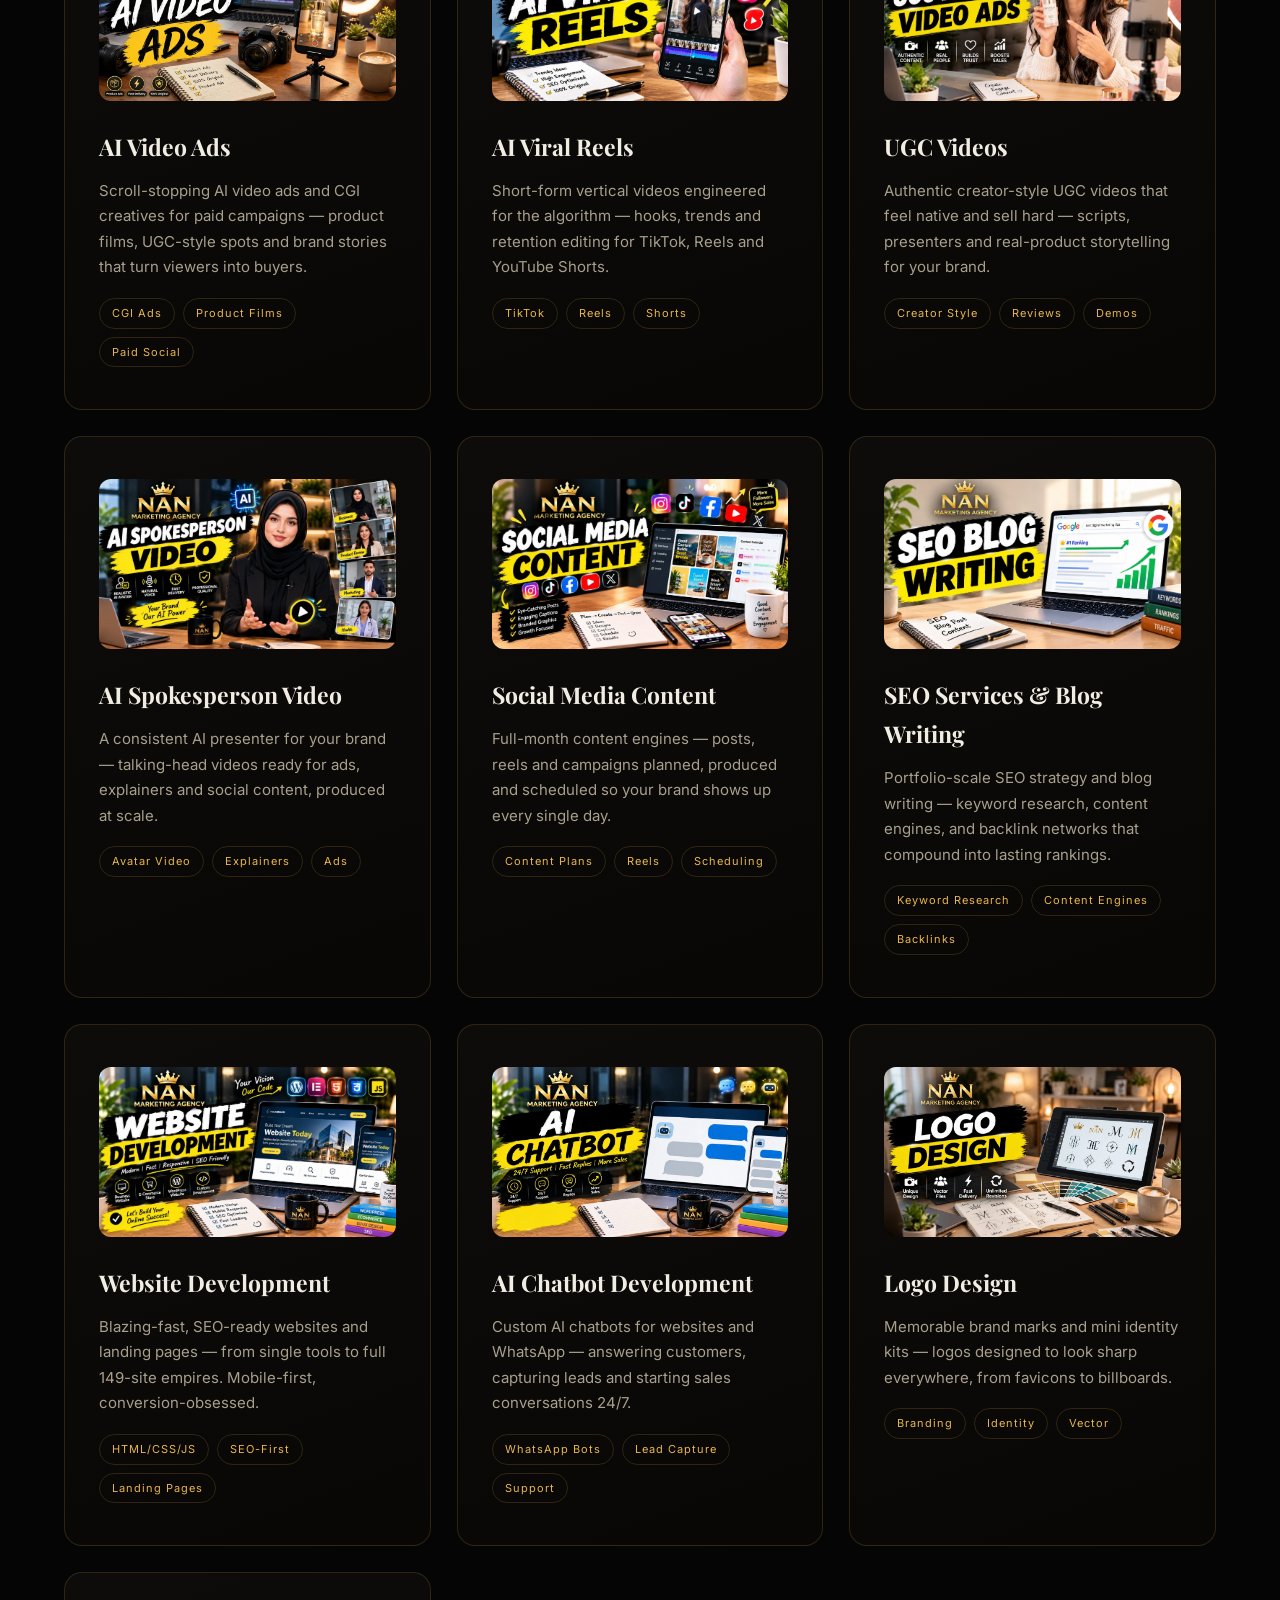
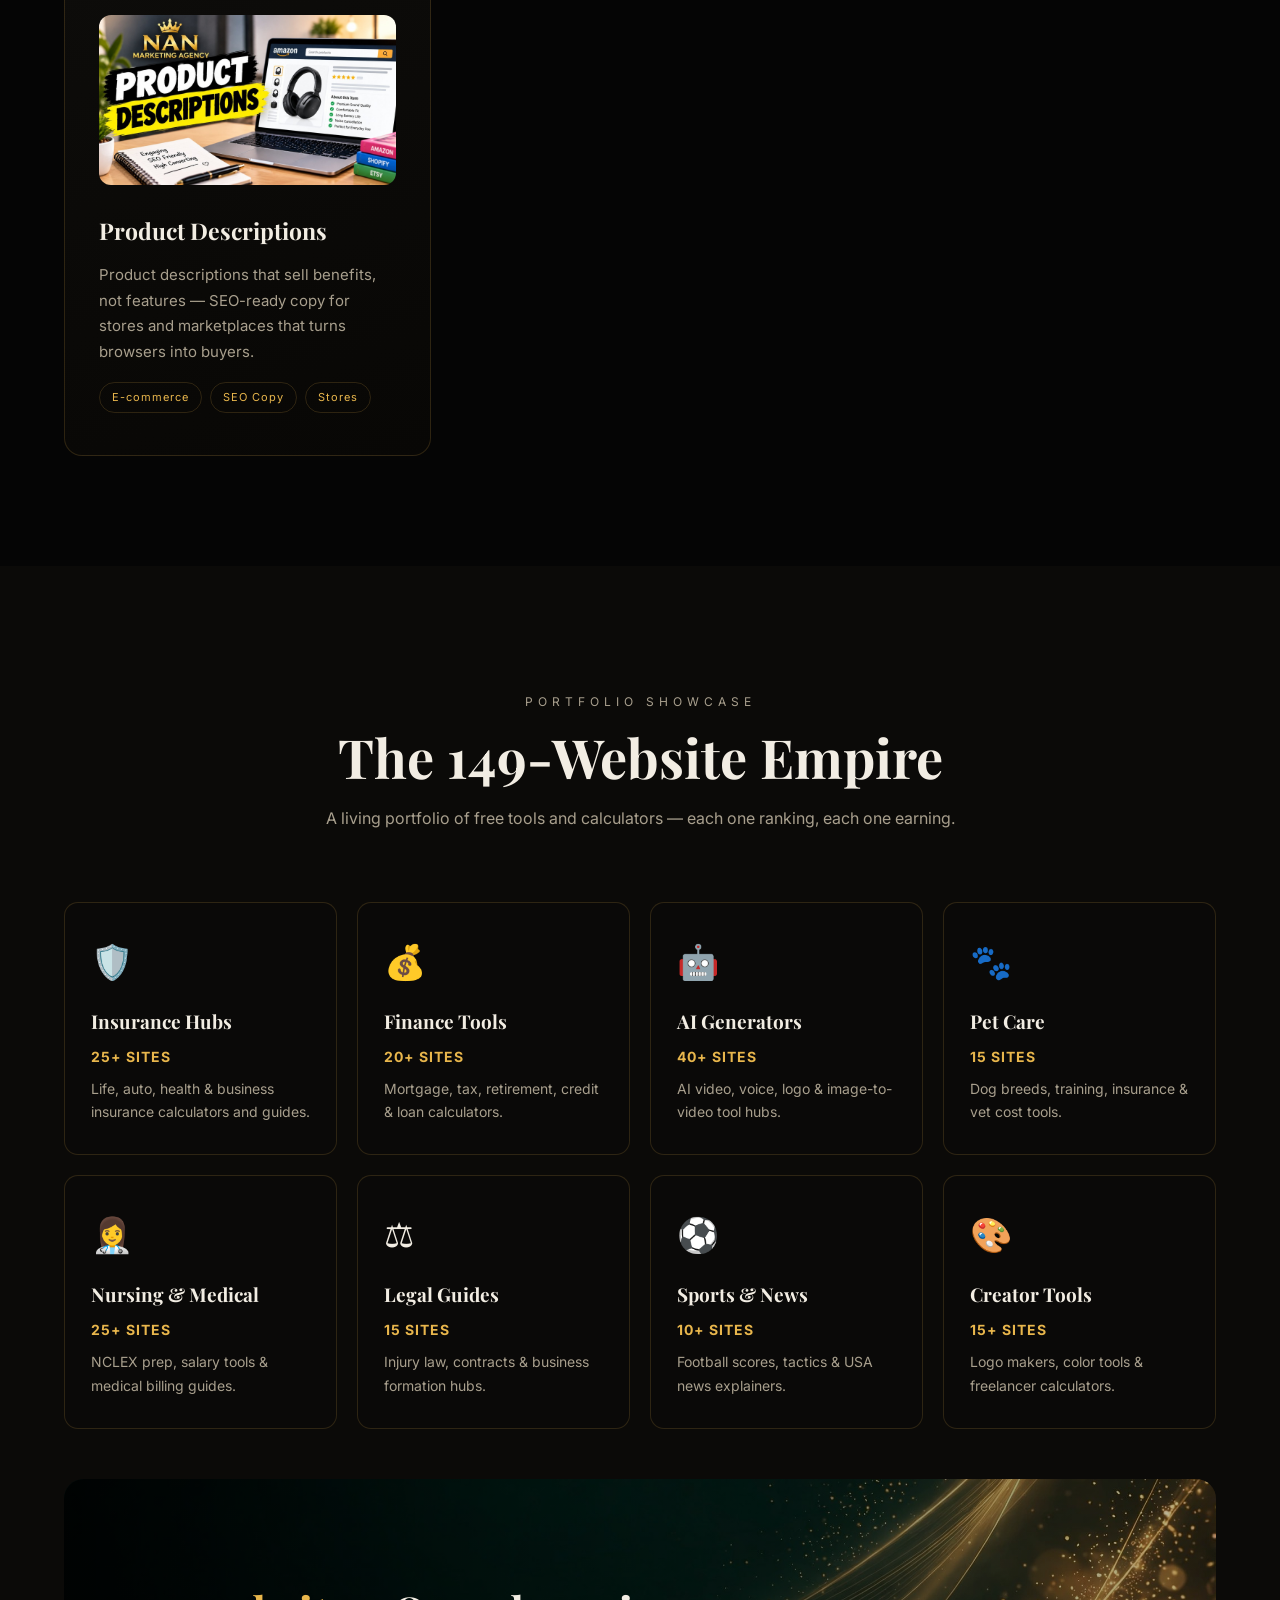
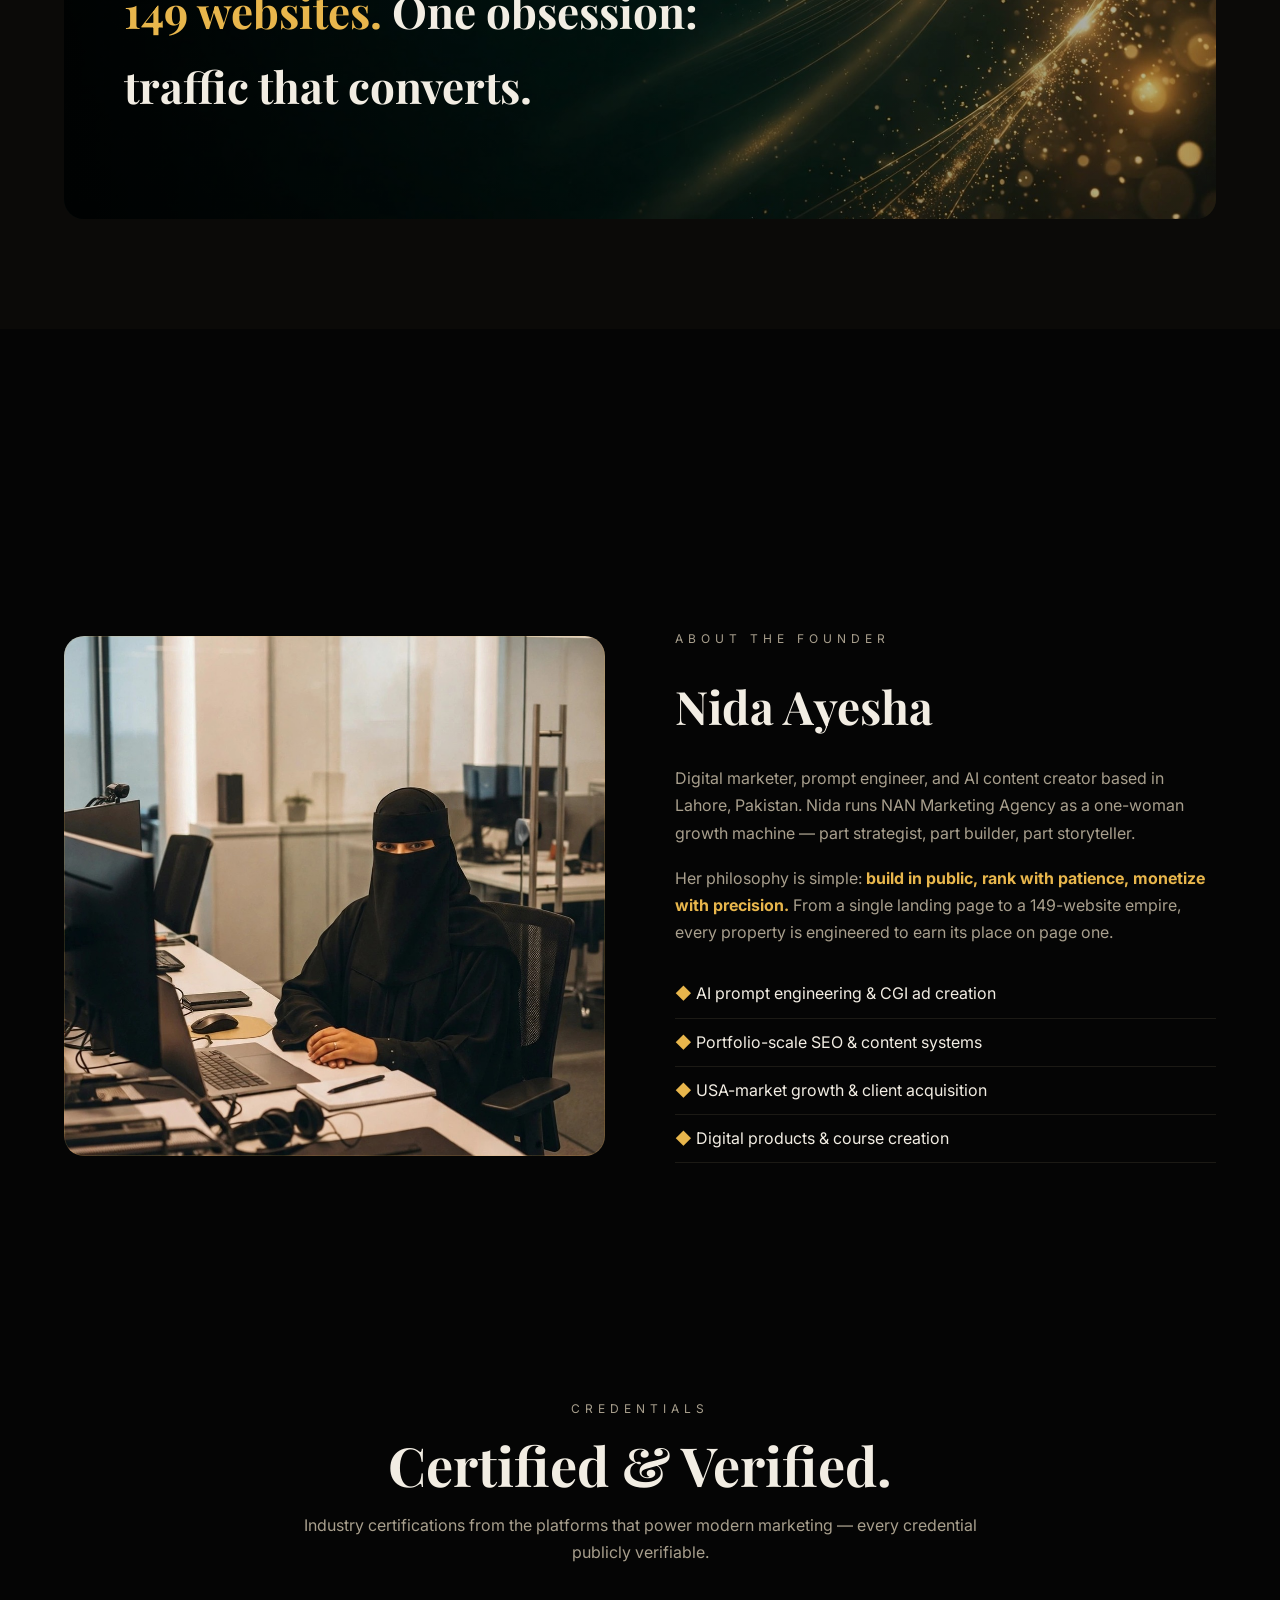
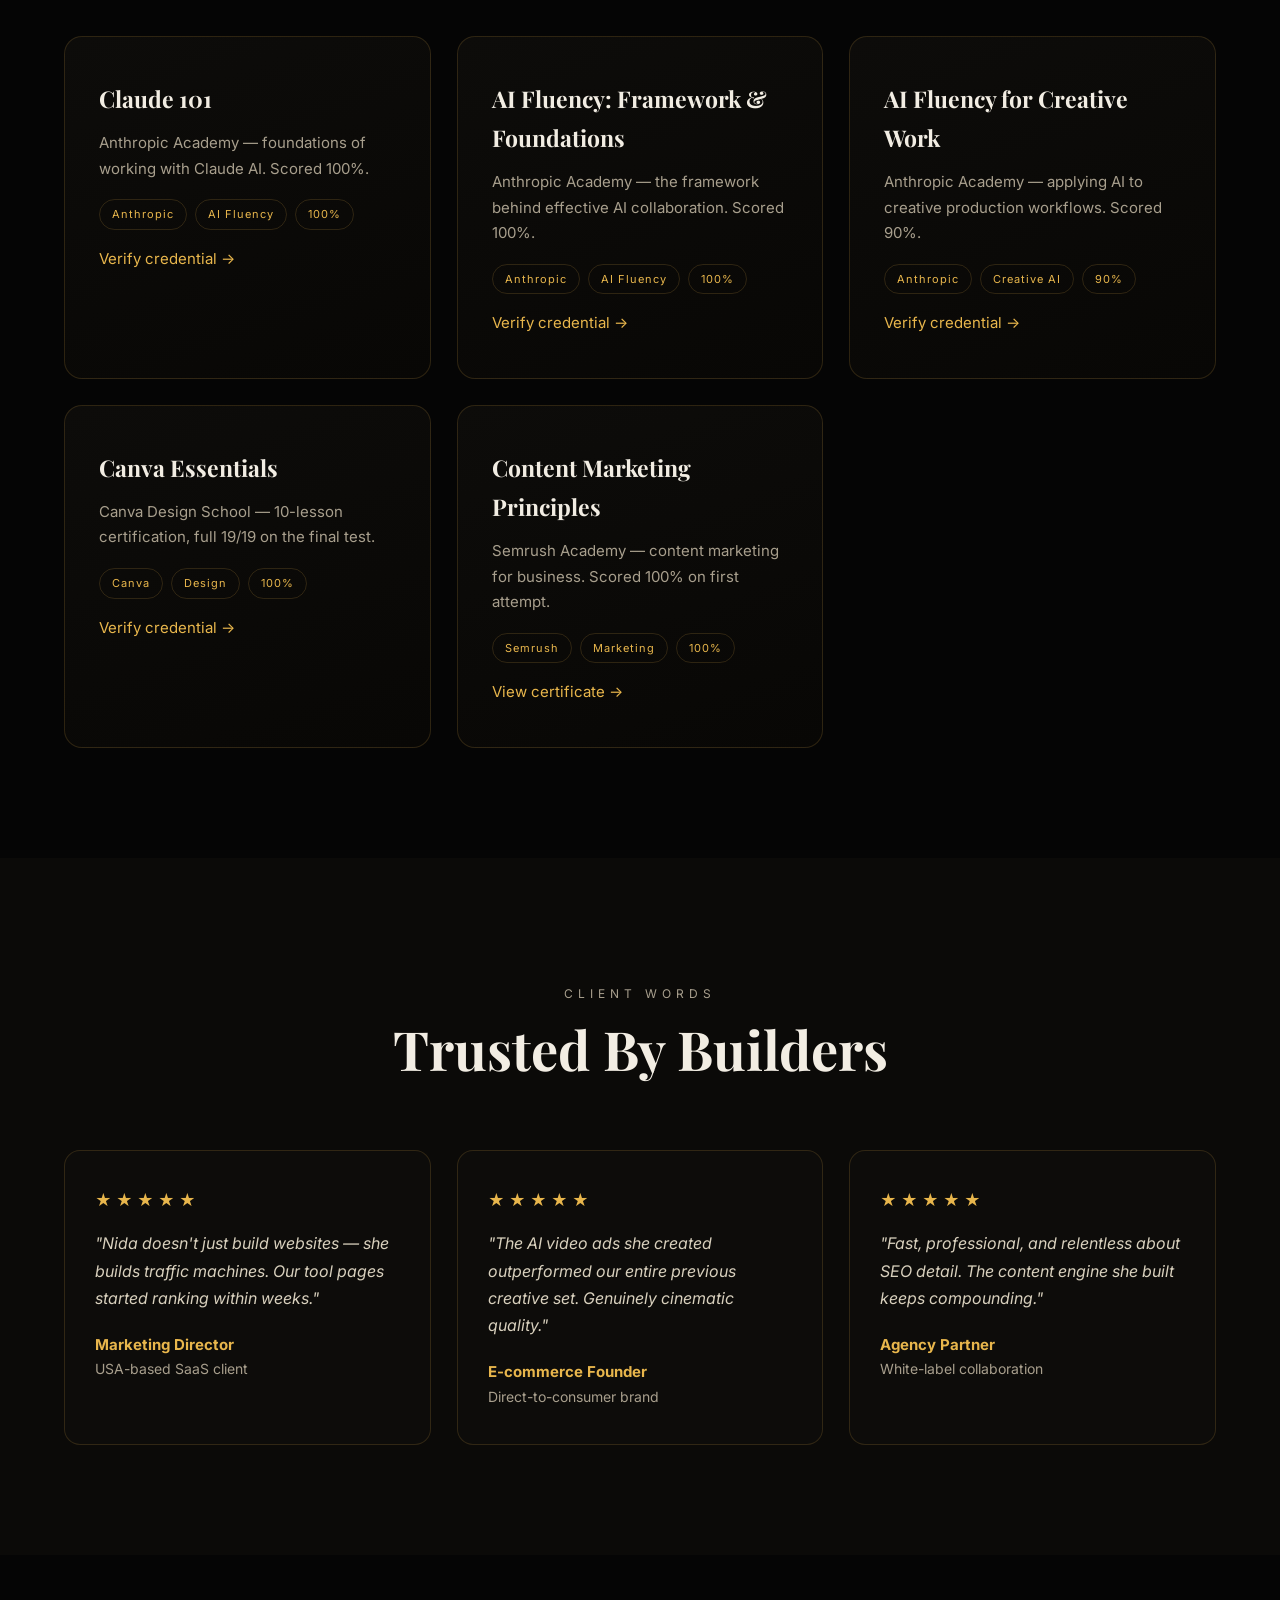
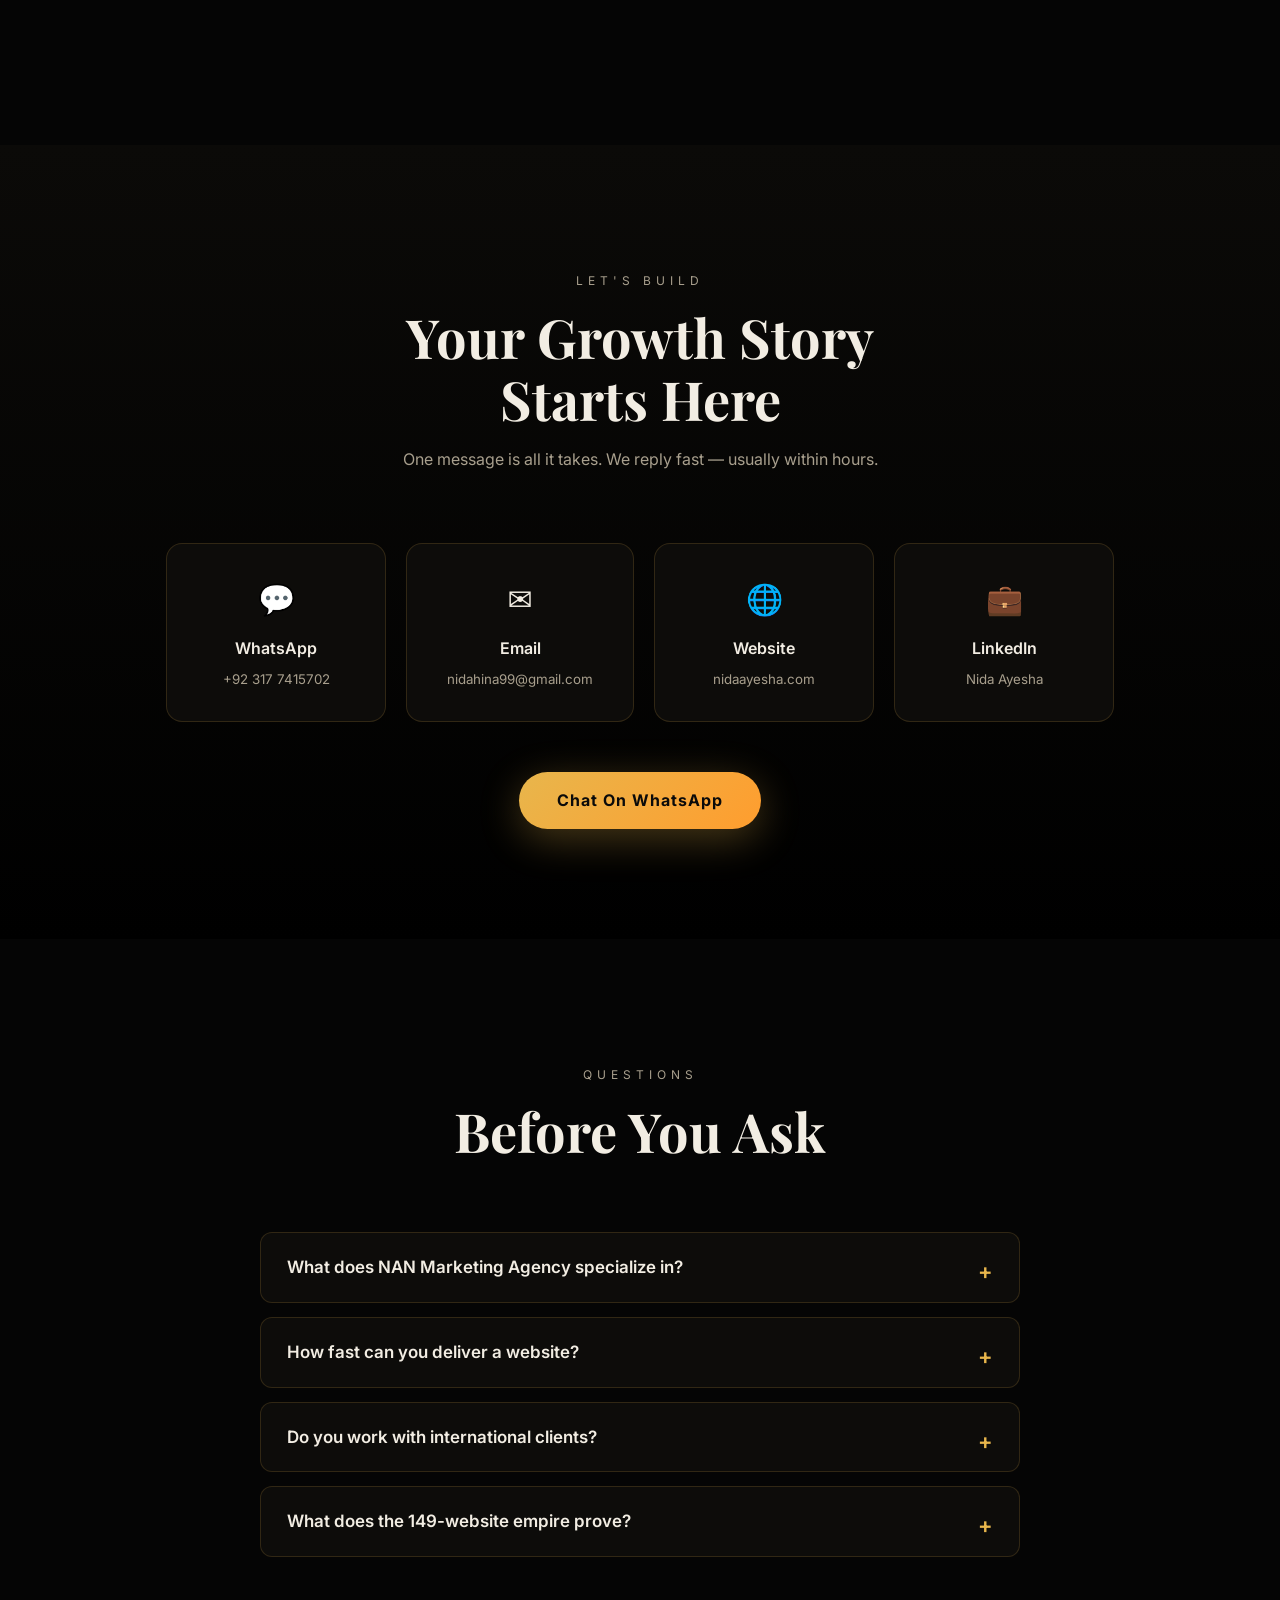
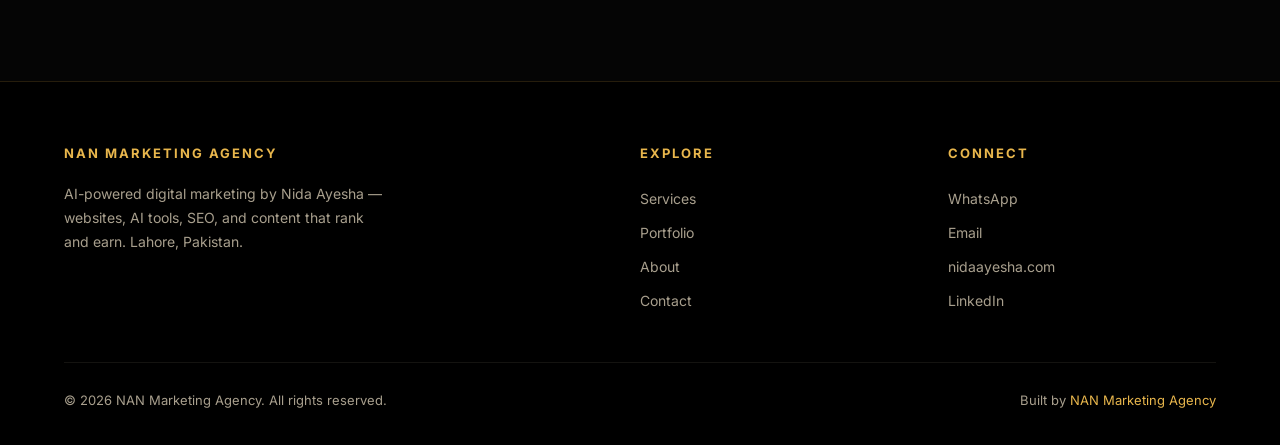
==== commit 35e41893: "Point About image to about-nida.jpg" ====
--- a/index.html
+++ b/index.html
@@ -187,7 +187,7 @@
 <!-- ABOUT -->
 <section id="about">
   <div class="container about-grid">
-    <div class="about-img rv"><img src="images/workspace.jpg" alt="Nida Ayesha creative workspace" loading="lazy"></div>
+    <div class="about-img rv"><img src="images/about-nida.jpg" alt="Nida Ayesha creative workspace" loading="lazy"></div>
     <div class="about-txt rv">
       <p class="kicker">About The Founder</p>
       <h2>Nida Ayesha</h2>
--- a/css/style.css
+++ b/css/style.css
@@ -36,8 +36,8 @@
 #burger span{display:block;width:26px;height:2px;background:var(--gold);margin:6px 0}
 
 /* Hero */
-.hero{min-height:100vh;display:flex;align-items:center;position:relative;background:url('../images/hero-studio.jpg') center/cover no-repeat #000}
-.hero::before{content:'';position:absolute;inset:0;background:linear-gradient(105deg,rgba(0,0,0,.92) 20%,rgba(0,0,0,.55) 55%,rgba(0,0,0,.25))}
+.hero{min-height:100vh;display:flex;align-items:center;position:relative;background:url('../images/hero-studio.jpg') center/cover no-repeat #022016}
+.hero::before{content:'';position:absolute;inset:0;background:linear-gradient(105deg,rgba(2,32,22,.93) 20%,rgba(2,32,22,.58) 55%,rgba(2,32,22,.28))}
 .hero-inner{position:relative;z-index:2;max-width:1200px;margin:0 auto;padding:140px 24px 90px;width:100%}
 .kicker{color:var(--gold);letter-spacing:5px;font-size:12px;text-transform:uppercase;margin-bottom:22px}
 .hero h1{font-family:var(--serif);font-size:clamp(42px,7vw,88px);line-height:1.08;font-weight:700}
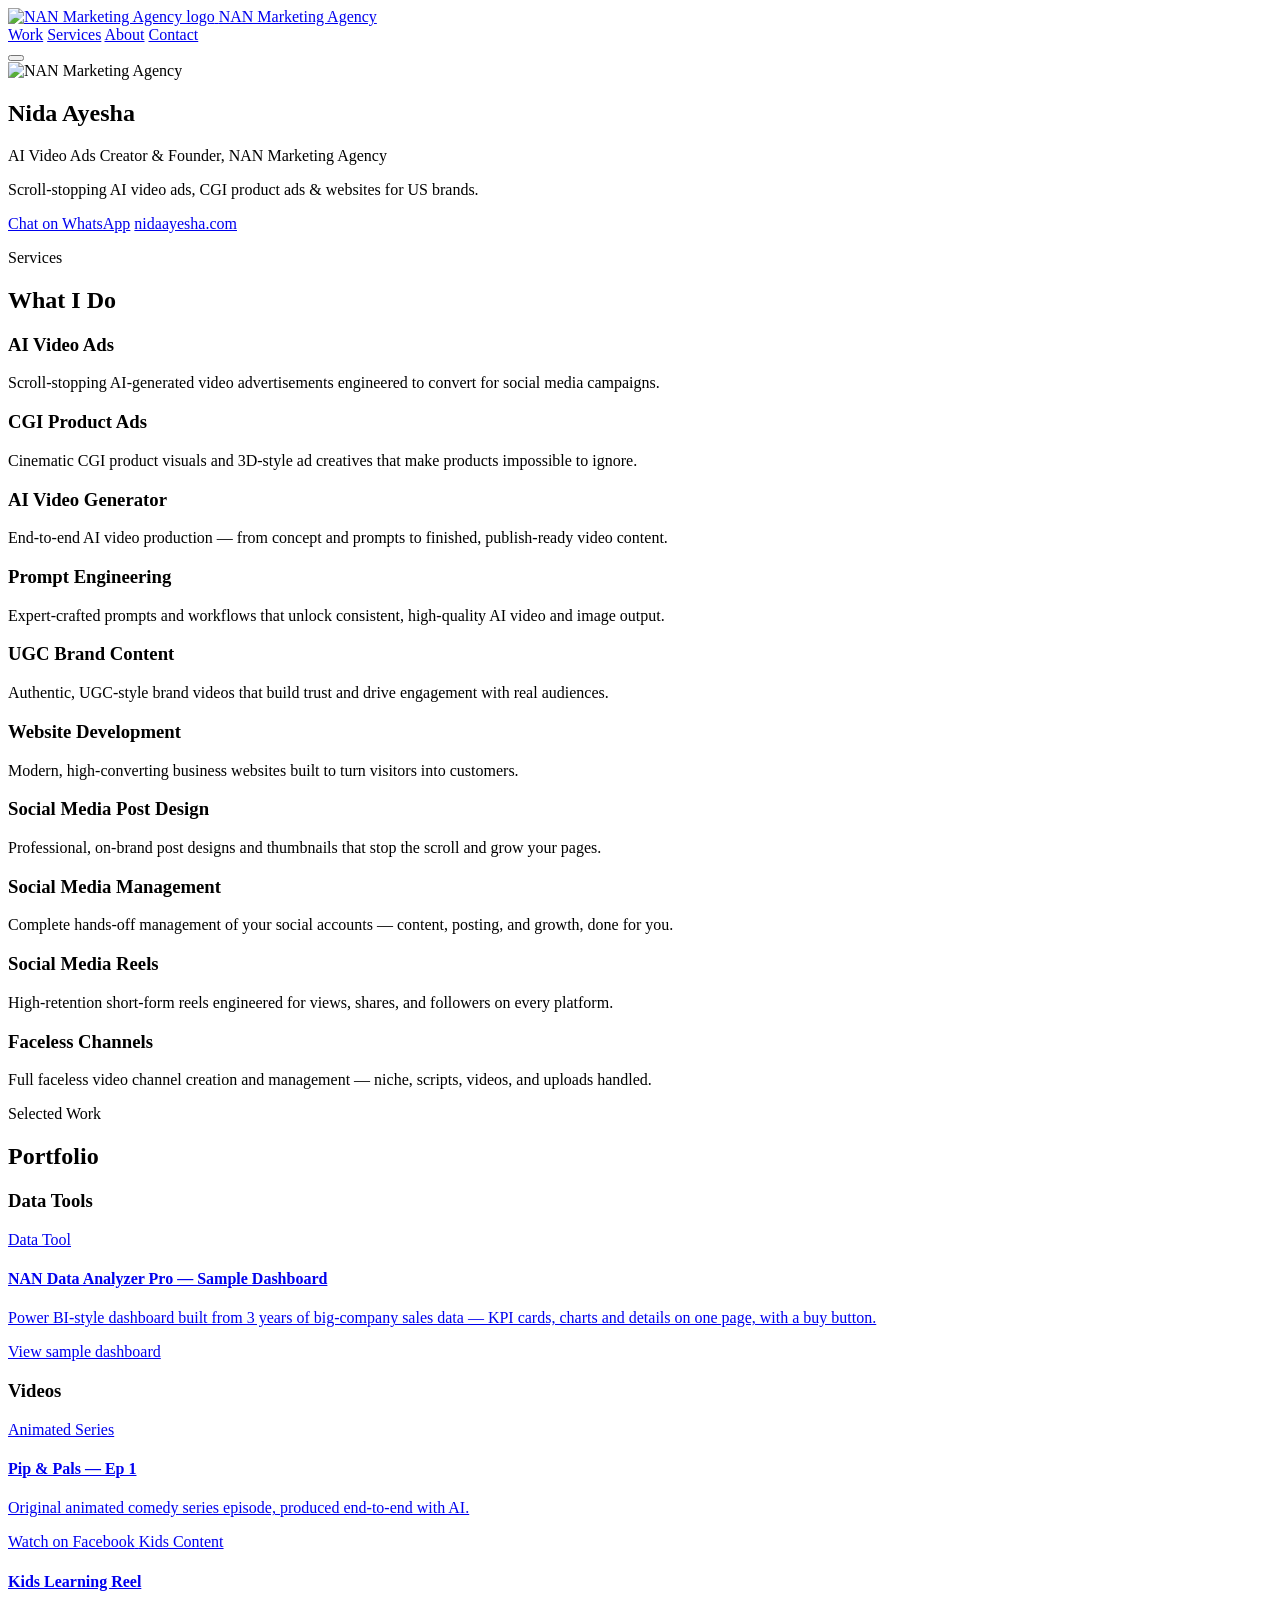
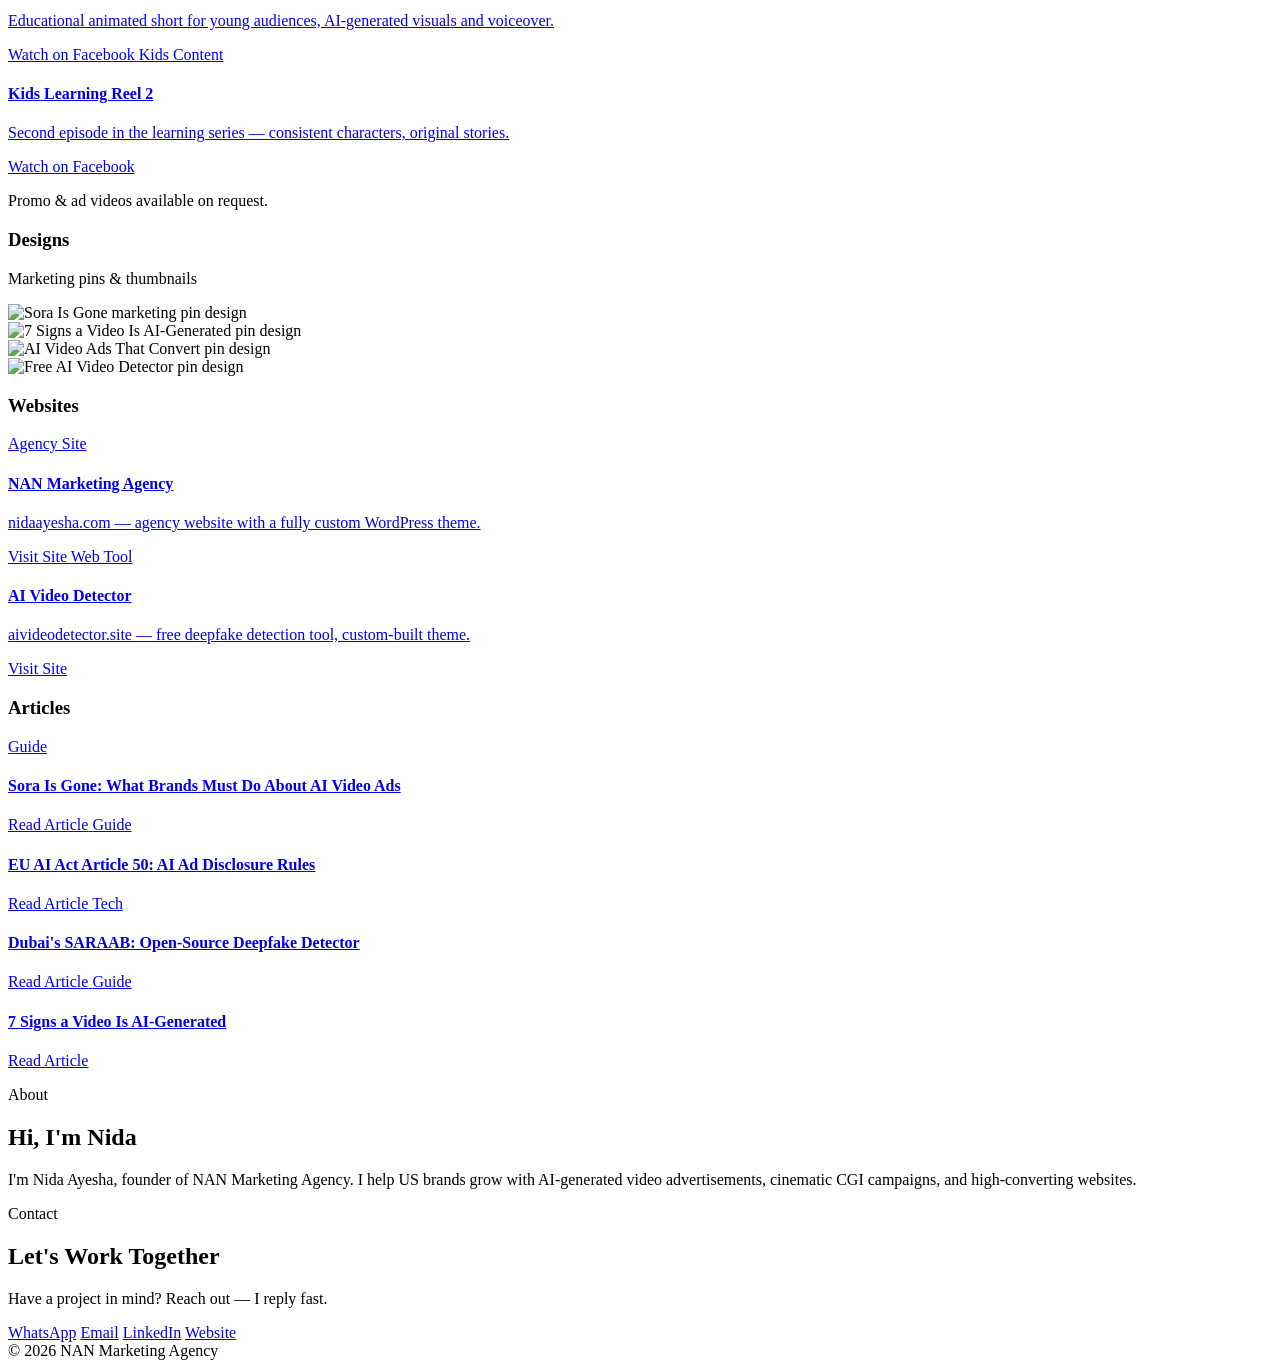
==== commit 5fe019b0: "Add Data Tools portfolio card for sample dashboard" ====
--- a/index.html
+++ b/index.html
@@ -1,356 +1,222 @@
 <!DOCTYPE html>
 <html lang="en">
 <head>
-<meta charset="UTF-8">
-<meta name="viewport" content="width=device-width, initial-scale=1.0">
-<title>NAN Marketing Agency — AI-Powered Digital Marketing</title>
-<meta name="description" content="NAN Marketing Agency by Nida Ayesha — AI-powered digital marketing: 149+ live websites, AI tools, SEO & growth, AI content & video. Lahore, Pakistan.">
-<meta name="keywords" content="NAN Marketing Agency, Nida Ayesha, AI marketing, digital marketing Pakistan, SEO services, AI tools, web development">
-<meta name="author" content="NAN Marketing Agency">
-<link rel="canonical" href="https://nan-portfolio.surge.sh/">
-<meta property="og:type" content="website">
-<meta property="og:title" content="NAN Marketing Agency — AI-Powered Digital Marketing">
-<meta property="og:description" content="149+ live websites. AI tools. SEO & growth. AI content & video. Built by Nida Ayesha.">
-<meta property="og:image" content="https://nan-portfolio.surge.sh/images/hero-studio.jpg">
-<meta property="og:url" content="https://nan-portfolio.surge.sh/">
-<meta name="twitter:card" content="summary_large_image">
-<meta name="twitter:title" content="NAN Marketing Agency — AI-Powered Digital Marketing">
-<meta name="twitter:description" content="149+ live websites. AI tools. SEO & growth. AI content & video.">
-<link rel="preconnect" href="https://fonts.googleapis.com">
-<link rel="preconnect" href="https://fonts.gstatic.com" crossorigin>
-<link href="https://fonts.googleapis.com/css2?family=Playfair+Display:wght@500;700;800&family=Inter:wght@300;400;500;600;700&display=swap" rel="stylesheet">
-<link rel="stylesheet" href="css/style.css">
-<script type="application/ld+json">
-{"@context":"https://schema.org","@type":"ProfessionalService","name":"NAN Marketing Agency","founder":{"@type":"Person","name":"Nida Ayesha"},"url":"https://nidaayesha.com","description":"AI-powered digital marketing agency: web development, AI tools, SEO & growth, AI content & video, digital products.","address":{"@type":"PostalAddress","addressLocality":"Lahore","addressCountry":"PK"},"sameAs":["https://linkedin.com/in/nida-ayesha-770401296"]}
-</script>
+  <meta charset="UTF-8" />
+  <meta name="viewport" content="width=device-width, initial-scale=1.0" />
+  <meta name="description" content="Nida Ayesha — AI Video Ads Creator and Founder of NAN Marketing Agency. Scroll-stopping AI video ads, CGI product ads and websites for US brands." />
+  <title>Nida Ayesha — AI Video Ads Creator | NAN Marketing Agency</title>
+  <link rel="preconnect" href="https://fonts.googleapis.com" />
+  <link rel="preconnect" href="https://fonts.gstatic.com" crossorigin />
+  <link href="https://fonts.googleapis.com/css2?family=Space+Grotesk:wght@400;500;600;700&family=Inter:wght@400;500;600&display=swap" rel="stylesheet" />
+  <link rel="stylesheet" href="styles.css" />
 </head>
 <body>
 
-<div id="loader"><div class="n">N</div><div class="bar"><i></i></div></div>
-
-<nav id="nav">
-  <a class="logo" href="#top-hero"><b>NAN</b> Marketing</a>
-  <ul class="nav-links" id="navLinks">
-    <li><a href="#services">Services</a></li>
-    <li><a href="#empire">Portfolio</a></li>
-    <li><a href="#about">About</a></li>
-    <li><a href="#certifications">Certifications</a></li>
-    <li><a href="#testimonials">Clients</a></li>
-    <li><a href="#contact" class="cta-btn">Work With Us</a></li>
-  </ul>
-  <button id="burger" aria-label="Menu"><span></span><span></span><span></span></button>
-</nav>
-
-<header class="hero" id="top-hero">
-  <div class="hero-inner">
-    <p class="kicker">AI-Powered Digital Marketing Agency</p>
-    <h1>We Build <em>Digital Empires</em><br>That Rank &amp; Earn</h1>
-    <p class="lead">NAN Marketing Agency crafts high-performance websites, AI tools, and content engines — 149 live properties and counting, engineered for traffic, leads, and revenue.</p>
-    <div class="hero-btns">
-      <a href="#contact" class="btn-gold">Start Your Project</a>
-      <a href="#empire" class="btn-ghost">See The Empire</a>
-    </div>
-    <div class="stats">
-      <div class="stat"><div class="num" data-count="149" data-suffix="+">0</div><div class="lbl">Live Websites</div></div>
-      <div class="stat"><div class="num" data-count="500" data-suffix="+">0</div><div class="lbl">AI Tools Built</div></div>
-      <div class="stat"><div class="num" data-count="12" data-suffix="">0</div><div class="lbl">Niche Markets</div></div>
-      <div class="stat"><div class="num" data-count="24" data-suffix="/7">0</div><div class="lbl">Always Building</div></div>
-    </div>
-  </div>
-  <div class="scroll-hint">SCROLL</div>
-</header>
-
-<main>
-
-<div class="ad-slot"><!-- Adsterra Banner 300x250 for nidaayesha.com - verified from Nida's own dashboard 2026-10-12 -->
-<script>
-atOptions = {
-  'key' : '99bbb8d1f41996e5ce9f8c14b86321a2',
-  'format' : 'iframe',
-  'height' : 250,
-  'width' : 300,
-  'params' : {}
-};
-</script>
-<script src="https://www.highrevenueformat.com/99bbb8d1f41996e5ce9f8c14b86321a2/invoke.js"></script></div>
-
-<!-- SERVICES -->
-<section id="services">
-  <div class="container">
-    <div class="sec-head rv">
-      <p class="kicker">What We Do</p>
-      <h2>Cinematic Quality.<br>Engineered For Growth.</h2>
-      <p>Every service is built on one obsession — measurable results.</p>
-    </div>
-    <div class="svc-grid">
-      <article class="svc rv">
-        <div class="img"><img src="images/services/ai-video-ads.jpg" alt="AI video ads production" loading="lazy"></div>
-        <h3>AI Video Ads</h3>
-        <p>Scroll-stopping AI video ads and CGI creatives for paid campaigns — product films, UGC-style spots and brand stories that turn viewers into buyers.</p>
-        <div class="tags"><span>CGI Ads</span><span>Product Films</span><span>Paid Social</span></div>
-      </article>
-      <article class="svc rv">
-        <div class="img"><img src="images/services/ai-viral-reels.jpg" alt="AI viral reels and short-form video" loading="lazy"></div>
-        <h3>AI Viral Reels</h3>
-        <p>Short-form vertical videos engineered for the algorithm — hooks, trends and retention editing for TikTok, Reels and YouTube Shorts.</p>
-        <div class="tags"><span>TikTok</span><span>Reels</span><span>Shorts</span></div>
-      </article>
-      <article class="svc rv">
-        <div class="img"><img src="images/services/ugc-videos.jpg" alt="UGC creator-style videos" loading="lazy"></div>
-        <h3>UGC Videos</h3>
-        <p>Authentic creator-style UGC videos that feel native and sell hard — scripts, presenters and real-product storytelling for your brand.</p>
-        <div class="tags"><span>Creator Style</span><span>Reviews</span><span>Demos</span></div>
-      </article>
-      <article class="svc rv">
-        <div class="img"><img src="images/services/ai-spokesperson.jpg" alt="AI spokesperson avatar videos" loading="lazy"></div>
-        <h3>AI Spokesperson Video</h3>
-        <p>A consistent AI presenter for your brand — talking-head videos ready for ads, explainers and social content, produced at scale.</p>
-        <div class="tags"><span>Avatar Video</span><span>Explainers</span><span>Ads</span></div>
-      </article>
-      <article class="svc rv">
-        <div class="img"><img src="images/services/social-media-content.jpg" alt="Social media content production" loading="lazy"></div>
-        <h3>Social Media Content</h3>
-        <p>Full-month content engines — posts, reels and campaigns planned, produced and scheduled so your brand shows up every single day.</p>
-        <div class="tags"><span>Content Plans</span><span>Reels</span><span>Scheduling</span></div>
-      </article>
-      <article class="svc rv">
-        <div class="img"><img src="images/services/seo-blog-writing.jpg" alt="SEO services and blog writing" loading="lazy"></div>
-        <h3>SEO Services &amp; Blog Writing</h3>
-        <p>Portfolio-scale SEO strategy and blog writing — keyword research, content engines, and backlink networks that compound into lasting rankings.</p>
-        <div class="tags"><span>Keyword Research</span><span>Content Engines</span><span>Backlinks</span></div>
-      </article>
-      <article class="svc rv">
-        <div class="img"><img src="images/services/website-development.jpg" alt="Website development portfolio" loading="lazy"></div>
-        <h3>Website Development</h3>
-        <p>Blazing-fast, SEO-ready websites and landing pages — from single tools to full 149-site empires. Mobile-first, conversion-obsessed.</p>
-        <div class="tags"><span>HTML/CSS/JS</span><span>SEO-First</span><span>Landing Pages</span></div>
-      </article>
-      <article class="svc rv">
-        <div class="img"><img src="images/services/ai-chatbot.jpg" alt="AI chatbot development" loading="lazy"></div>
-        <h3>AI Chatbot Development</h3>
-        <p>Custom AI chatbots for websites and WhatsApp — answering customers, capturing leads and starting sales conversations 24/7.</p>
-        <div class="tags"><span>WhatsApp Bots</span><span>Lead Capture</span><span>Support</span></div>
-      </article>
-      <article class="svc rv">
-        <div class="img"><img src="images/services/logo-design.jpg" alt="Logo design and branding" loading="lazy"></div>
-        <h3>Logo Design</h3>
-        <p>Memorable brand marks and mini identity kits — logos designed to look sharp everywhere, from favicons to billboards.</p>
-        <div class="tags"><span>Branding</span><span>Identity</span><span>Vector</span></div>
-      </article>
-      <article class="svc rv">
-        <div class="img"><img src="images/services/product-descriptions.jpg" alt="Product descriptions copywriting" loading="lazy"></div>
-        <h3>Product Descriptions</h3>
-        <p>Product descriptions that sell benefits, not features — SEO-ready copy for stores and marketplaces that turns browsers into buyers.</p>
-        <div class="tags"><span>E-commerce</span><span>SEO Copy</span><span>Stores</span></div>
-      </article>
-    </div>
-  </div>
-</section>
-
-<!-- EMPIRE / PORTFOLIO -->
-<section id="empire" class="empire">
-  <div class="container">
-    <div class="sec-head rv">
-      <p class="kicker">Portfolio Showcase</p>
-      <h2>The 149-Website Empire</h2>
-      <p>A living portfolio of free tools and calculators — each one ranking, each one earning.</p>
-    </div>
-    <div class="empire-grid">
-      <div class="cat rv"><div class="ic">🛡️</div><h3>Insurance Hubs</h3><div class="count">25+ SITES</div><p>Life, auto, health &amp; business insurance calculators and guides.</p></div>
-      <div class="cat rv"><div class="ic">💰</div><h3>Finance Tools</h3><div class="count">20+ SITES</div><p>Mortgage, tax, retirement, credit &amp; loan calculators.</p></div>
-      <div class="cat rv"><div class="ic">🤖</div><h3>AI Generators</h3><div class="count">40+ SITES</div><p>AI video, voice, logo &amp; image-to-video tool hubs.</p></div>
-      <div class="cat rv"><div class="ic">🐾</div><h3>Pet Care</h3><div class="count">15 SITES</div><p>Dog breeds, training, insurance &amp; vet cost tools.</p></div>
-      <div class="cat rv"><div class="ic">👩‍⚕️</div><h3>Nursing &amp; Medical</h3><div class="count">25+ SITES</div><p>NCLEX prep, salary tools &amp; medical billing guides.</p></div>
-      <div class="cat rv"><div class="ic">⚖️</div><h3>Legal Guides</h3><div class="count">15 SITES</div><p>Injury law, contracts &amp; business formation hubs.</p></div>
-      <div class="cat rv"><div class="ic">⚽</div><h3>Sports &amp; News</h3><div class="count">10+ SITES</div><p>Football scores, tactics &amp; USA news explainers.</p></div>
-      <div class="cat rv"><div class="ic">🎨</div><h3>Creator Tools</h3><div class="count">15+ SITES</div><p>Logo makers, color tools &amp; freelancer calculators.</p></div>
-    </div>
-    <div class="empire-banner rv">
-      <img src="images/hero-studio.jpg" alt="NAN Marketing Agency studio" loading="lazy">
-      <div class="ov"><h3><b>149 websites.</b> One obsession:<br>traffic that converts.</h3></div>
-    </div>
-  </div>
-</section>
-
-<div class="ad-slot"><!-- Adsterra Banner 300x250 for nidaayesha.com - verified from Nida's own dashboard 2026-10-12 -->
-<script>
-atOptions = {
-  'key' : '99bbb8d1f41996e5ce9f8c14b86321a2',
-  'format' : 'iframe',
-  'height' : 250,
-  'width' : 300,
-  'params' : {}
-};
-</script>
-<script src="https://www.highrevenueformat.com/99bbb8d1f41996e5ce9f8c14b86321a2/invoke.js"></script></div>
-
-<!-- ABOUT -->
-<section id="about">
-  <div class="container about-grid">
-    <div class="about-img rv"><img src="images/about-nida.jpg" alt="Nida Ayesha creative workspace" loading="lazy"></div>
-    <div class="about-txt rv">
-      <p class="kicker">About The Founder</p>
-      <h2>Nida Ayesha</h2>
-      <p>Digital marketer, prompt engineer, and AI content creator based in Lahore, Pakistan. Nida runs NAN Marketing Agency as a one-woman growth machine — part strategist, part builder, part storyteller.</p>
-      <p>Her philosophy is simple: <b style="color:var(--gold)">build in public, rank with patience, monetize with precision.</b> From a single landing page to a 149-website empire, every property is engineered to earn its place on page one.</p>
-      <ul>
-        <li>AI prompt engineering &amp; CGI ad creation</li>
-        <li>Portfolio-scale SEO &amp; content systems</li>
-        <li>USA-market growth &amp; client acquisition</li>
-        <li>Digital products &amp; course creation</li>
-      </ul>
-    </div>
-  </div>
-</section>
-
-<!-- CERTIFICATIONS -->
-<section id="certifications">
-  <div class="container">
-    <div class="sec-head rv">
-      <p class="kicker">Credentials</p>
-      <h2>Certified &amp; Verified.</h2>
-      <p>Industry certifications from the platforms that power modern marketing — every credential publicly verifiable.</p>
-    </div>
-    <div class="svc-grid">
-      <article class="svc rv">
-        <h3>Claude 101</h3>
-        <p>Anthropic Academy — foundations of working with Claude AI. Scored 100%.</p>
-        <div class="tags"><span>Anthropic</span><span>AI Fluency</span><span>100%</span></div>
-        <p style="margin-top:1rem"><a href="https://verify.skilljar.com/c/wxxqbvzjhuvv" target="_blank" rel="noopener">Verify credential →</a></p>
-      </article>
-      <article class="svc rv">
-        <h3>AI Fluency: Framework &amp; Foundations</h3>
-        <p>Anthropic Academy — the framework behind effective AI collaboration. Scored 100%.</p>
-        <div class="tags"><span>Anthropic</span><span>AI Fluency</span><span>100%</span></div>
-        <p style="margin-top:1rem"><a href="https://verify.skilljar.com/c/iw8we5uohswg" target="_blank" rel="noopener">Verify credential →</a></p>
-      </article>
-      <article class="svc rv">
-        <h3>AI Fluency for Creative Work</h3>
-        <p>Anthropic Academy — applying AI to creative production workflows. Scored 90%.</p>
-        <div class="tags"><span>Anthropic</span><span>Creative AI</span><span>90%</span></div>
-        <p style="margin-top:1rem"><a href="https://verify.skilljar.com/c/rg6h5ybzneob" target="_blank" rel="noopener">Verify credential →</a></p>
-      </article>
-      <article class="svc rv">
-        <h3>Canva Essentials</h3>
-        <p>Canva Design School — 10-lesson certification, full 19/19 on the final test.</p>
-        <div class="tags"><span>Canva</span><span>Design</span><span>100%</span></div>
-        <p style="margin-top:1rem"><a href="https://www.canva.com/design-school/certification-award/2e930fe8-41c1-413d-8c82-c0fa0f5fe724" target="_blank" rel="noopener">Verify credential →</a></p>
-      </article>
-      <article class="svc rv">
-        <h3>Content Marketing Principles</h3>
-        <p>Semrush Academy — content marketing for business. Scored 100% on first attempt.</p>
-        <div class="tags"><span>Semrush</span><span>Marketing</span><span>100%</span></div>
-        <p style="margin-top:1rem"><a href="https://static.semrush.com/academy/certificates/6013987060/nida-ayesha_11.png" target="_blank" rel="noopener">View certificate →</a></p>
-      </article>
-    </div>
-  </div>
-</section>
-
-<!-- TESTIMONIALS -->
-<section id="testimonials" class="empire">
-  <div class="container">
-    <div class="sec-head rv">
-      <p class="kicker">Client Words</p>
-      <h2>Trusted By Builders</h2>
-    </div>
-    <div class="testi-grid">
-      <div class="testi rv">
-        <div class="stars">★★★★★</div>
-        <p>"Nida doesn't just build websites — she builds traffic machines. Our tool pages started ranking within weeks."</p>
-        <div class="who"><b>Marketing Director</b>USA-based SaaS client</div>
-      </div>
-      <div class="testi rv">
-        <div class="stars">★★★★★</div>
-        <p>"The AI video ads she created outperformed our entire previous creative set. Genuinely cinematic quality."</p>
-        <div class="who"><b>E-commerce Founder</b>Direct-to-consumer brand</div>
-      </div>
-      <div class="testi rv">
-        <div class="stars">★★★★★</div>
-        <p>"Fast, professional, and relentless about SEO detail. The content engine she built keeps compounding."</p>
-        <div class="who"><b>Agency Partner</b>White-label collaboration</div>
-      </div>
-    </div>
-  </div>
-</section>
-
-<div class="ad-slot"><!-- Adsterra Banner 300x250 for nidaayesha.com - verified from Nida's own dashboard 2026-10-12 -->
-<script>
-atOptions = {
-  'key' : '99bbb8d1f41996e5ce9f8c14b86321a2',
-  'format' : 'iframe',
-  'height' : 250,
-  'width' : 300,
-  'params' : {}
-};
-</script>
-<script src="https://www.highrevenueformat.com/99bbb8d1f41996e5ce9f8c14b86321a2/invoke.js"></script></div>
-
-<!-- CONTACT -->
-<section id="contact" class="contact">
-  <div class="container">
-    <div class="sec-head rv">
-      <p class="kicker">Let's Build</p>
-      <h2>Your Growth Story<br>Starts Here</h2>
-      <p>One message is all it takes. We reply fast — usually within hours.</p>
-    </div>
-    <div class="contact-cards rv">
-      <div class="cc"><div class="ic">💬</div><a href="https://wa.me/923177415702" target="_blank" rel="noopener">WhatsApp</a><small>+92 317 7415702</small></div>
-      <div class="cc"><div class="ic">✉️</div><a href="mailto:nidahina99@gmail.com">Email</a><small>nidahina99@gmail.com</small></div>
-      <div class="cc"><div class="ic">🌐</div><a href="https://nidaayesha.com" target="_blank" rel="noopener">Website</a><small>nidaayesha.com</small></div>
-      <div class="cc"><div class="ic">💼</div><a href="https://linkedin.com/in/nida-ayesha-770401296" target="_blank" rel="noopener">LinkedIn</a><small>Nida Ayesha</small></div>
-    </div>
-    <a href="https://wa.me/923177415702" target="_blank" rel="noopener" class="btn-gold rv">Chat On WhatsApp</a>
-  </div>
-</section>
-
-<!-- FAQ -->
-<section>
-  <div class="container">
-    <div class="sec-head rv">
-      <p class="kicker">Questions</p>
-      <h2>Before You Ask</h2>
-    </div>
-    <div class="faq rv">
-      <details><summary>What does NAN Marketing Agency specialize in?</summary><p>AI-powered digital marketing: high-performance websites, AI tools and calculators, portfolio-scale SEO, AI video/content production, and digital products — all engineered for traffic and revenue.</p></details>
-      <details><summary>How fast can you deliver a website?</summary><p>Single landing pages and tool sites typically ship in days. Larger multi-site builds are scoped per project — ask on WhatsApp for a timeline.</p></details>
-      <details><summary>Do you work with international clients?</summary><p>Yes — most clients are USA-based. Communication is in English over WhatsApp, email, or video call, in your timezone.</p></details>
-      <details><summary>What does the 149-website empire prove?</summary><p>That our systems work at scale: keyword research, content engines, technical SEO, and monetization — repeated 149 times, live and earning.</p></details>
-    </div>
-  </div>
-</section>
-
-</main>
-
-<footer>
-  <div class="container">
-    <div class="foot-grid">
-      <div>
-        <h4>NAN Marketing Agency</h4>
-        <p style="color:var(--muted);font-size:14px;max-width:320px">AI-powered digital marketing by Nida Ayesha — websites, AI tools, SEO, and content that rank and earn. Lahore, Pakistan.</p>
-      </div>
-      <div>
-        <h4>Explore</h4>
+  <!-- NAV -->
+  <header class="nav" id="nav">
+    <div class="container nav-inner">
+      <a href="#top" class="brand">
+        <img src="assets/logo.png" alt="NAN Marketing Agency logo" class="brand-logo" />
+        <span class="brand-name">NAN Marketing Agency</span>
+      </a>
+      <nav class="nav-links" id="navLinks">
+        <a href="#work">Work</a>
         <a href="#services">Services</a>
-        <a href="#empire">Portfolio</a>
         <a href="#about">About</a>
-        <a href="#contact">Contact</a>
-      </div>
-      <div>
-        <h4>Connect</h4>
-        <a href="https://wa.me/923177415702" target="_blank" rel="noopener">WhatsApp</a>
-        <a href="mailto:nidahina99@gmail.com">Email</a>
-        <a href="https://nidaayesha.com" target="_blank" rel="noopener">nidaayesha.com</a>
-        <a href="https://linkedin.com/in/nida-ayesha-770401296" target="_blank" rel="noopener">LinkedIn</a>
-      </div>
-    </div>
-    <div class="foot-bottom">
-      <span>© <span id="yr">2026</span> NAN Marketing Agency. All rights reserved.</span>
-      <span>Built by <a href="https://nidaayesha.com" target="_blank" rel="noopener">NAN Marketing Agency</a></span>
-    </div>
-  </div>
-</footer>
-
-<button id="top" aria-label="Back to top">↑</button>
-<script src="js/main.js"></script>
+        <a href="#contact" class="nav-cta">Contact</a>
+      </nav>
+      <button class="nav-toggle" id="navToggle" aria-label="Toggle navigation">
+        <span></span><span></span><span></span>
+      </button>
+    </div>
+  </header>
+
+  <!-- HERO -->
+  <section class="hero" id="top">
+    <div class="hero-bg"></div>
+    <div class="container hero-inner">
+      <img src="assets/logo.png" alt="NAN Marketing Agency" class="hero-logo" />
+      <h1 class="hero-name">Nida Ayesha</h1>
+      <p class="hero-role">AI Video Ads Creator &amp; Founder, <span class="grad-text">NAN Marketing Agency</span></p>
+      <p class="hero-sub">Scroll-stopping AI video ads, CGI product ads &amp; websites for US brands.</p>
+      <div class="hero-ctas">
+        <a href="https://wa.me/923177415702" class="btn btn-primary" target="_blank" rel="noopener">Chat on WhatsApp</a>
+        <a href="https://nidaayesha.com" class="btn btn-ghost" target="_blank" rel="noopener">nidaayesha.com</a>
+      </div>
+    </div>
+  </section>
+
+  <!-- SERVICES -->
+  <section class="section" id="services">
+    <div class="container">
+      <p class="eyebrow">Services</p>
+      <h2 class="section-title">What I Do</h2>
+      <div class="grid services-grid">
+        <div class="card reveal">
+          <h3>AI Video Ads</h3>
+          <p>Scroll-stopping AI-generated video advertisements engineered to convert for social media campaigns.</p>
+        </div>
+        <div class="card reveal">
+          <h3>CGI Product Ads</h3>
+          <p>Cinematic CGI product visuals and 3D-style ad creatives that make products impossible to ignore.</p>
+        </div>
+        <div class="card reveal">
+          <h3>AI Video Generator</h3>
+          <p>End-to-end AI video production — from concept and prompts to finished, publish-ready video content.</p>
+        </div>
+        <div class="card reveal">
+          <h3>Prompt Engineering</h3>
+          <p>Expert-crafted prompts and workflows that unlock consistent, high-quality AI video and image output.</p>
+        </div>
+        <div class="card reveal">
+          <h3>UGC Brand Content</h3>
+          <p>Authentic, UGC-style brand videos that build trust and drive engagement with real audiences.</p>
+        </div>
+        <div class="card reveal">
+          <h3>Website Development</h3>
+          <p>Modern, high-converting business websites built to turn visitors into customers.</p>
+        </div>
+        <div class="card reveal">
+          <h3>Social Media Post Design</h3>
+          <p>Professional, on-brand post designs and thumbnails that stop the scroll and grow your pages.</p>
+        </div>
+        <div class="card reveal">
+          <h3>Social Media Management</h3>
+          <p>Complete hands-off management of your social accounts — content, posting, and growth, done for you.</p>
+        </div>
+        <div class="card reveal">
+          <h3>Social Media Reels</h3>
+          <p>High-retention short-form reels engineered for views, shares, and followers on every platform.</p>
+        </div>
+        <div class="card reveal">
+          <h3>Faceless Channels</h3>
+          <p>Full faceless video channel creation and management — niche, scripts, videos, and uploads handled.</p>
+        </div>
+      </div>
+    </div>
+  </section>
+
+  <!-- WORK -->
+  <section class="section section-alt" id="work">
+    <div class="container">
+      <p class="eyebrow">Selected Work</p>
+      <h2 class="section-title">Portfolio</h2>
+
+      <h3 class="work-heading">Data Tools</h3>
+      <div class="grid work-grid">
+        <a class="card work-card reveal" href="sample-dashboard.html">
+          <span class="work-tag">Data Tool</span>
+          <h4>NAN Data Analyzer Pro — Sample Dashboard</h4>
+          <p>Power BI-style dashboard built from 3 years of big-company sales data — KPI cards, charts and details on one page, with a buy button.</p>
+          <span class="work-link">View sample dashboard</span>
+        </a>
+      </div>
+
+      <h3 class="work-heading">Videos</h3>
+      <div class="grid work-grid">
+        <a class="card work-card reveal" href="https://facebook.com/reel/4501478460139713/" target="_blank" rel="noopener">
+          <span class="work-tag">Animated Series</span>
+          <h4>Pip &amp; Pals — Ep 1</h4>
+          <p>Original animated comedy series episode, produced end-to-end with AI.</p>
+          <span class="work-link">Watch on Facebook</span>
+        </a>
+        <a class="card work-card reveal" href="https://facebook.com/reel/1080781428200149/" target="_blank" rel="noopener">
+          <span class="work-tag">Kids Content</span>
+          <h4>Kids Learning Reel</h4>
+          <p>Educational animated short for young audiences, AI-generated visuals and voiceover.</p>
+          <span class="work-link">Watch on Facebook</span>
+        </a>
+        <a class="card work-card reveal" href="https://facebook.com/reel/3665834790243305/" target="_blank" rel="noopener">
+          <span class="work-tag">Kids Content</span>
+          <h4>Kids Learning Reel 2</h4>
+          <p>Second episode in the learning series — consistent characters, original stories.</p>
+          <span class="work-link">Watch on Facebook</span>
+        </a>
+      </div>
+      <p class="work-note">Promo &amp; ad videos available on request.</p>
+
+      <h3 class="work-heading">Designs</h3>
+      <p class="work-sub">Marketing pins &amp; thumbnails</p>
+      <div class="grid design-grid">
+        <div class="design-item reveal"><img src="assets/pin-sora.jpg" alt="Sora Is Gone marketing pin design" loading="lazy" /></div>
+        <div class="design-item reveal"><img src="assets/pin-7signs.jpg" alt="7 Signs a Video Is AI-Generated pin design" loading="lazy" /></div>
+        <div class="design-item reveal"><img src="assets/pin-convert.jpg" alt="AI Video Ads That Convert pin design" loading="lazy" /></div>
+        <div class="design-item reveal"><img src="assets/pin-detector.jpg" alt="Free AI Video Detector pin design" loading="lazy" /></div>
+      </div>
+
+      <h3 class="work-heading">Websites</h3>
+      <div class="grid work-grid">
+        <a class="card work-card reveal" href="https://nidaayesha.com/" target="_blank" rel="noopener">
+          <span class="work-tag">Agency Site</span>
+          <h4>NAN Marketing Agency</h4>
+          <p>nidaayesha.com — agency website with a fully custom WordPress theme.</p>
+          <span class="work-link">Visit Site</span>
+        </a>
+        <a class="card work-card reveal" href="https://aivideodetector.site/" target="_blank" rel="noopener">
+          <span class="work-tag">Web Tool</span>
+          <h4>AI Video Detector</h4>
+          <p>aivideodetector.site — free deepfake detection tool, custom-built theme.</p>
+          <span class="work-link">Visit Site</span>
+        </a>
+      </div>
+
+      <h3 class="work-heading">Articles</h3>
+      <div class="grid work-grid">
+        <a class="card work-card reveal" href="https://nidaayesha.com/2026/10/06/sora-shutdown-ai-video-ads-brands/" target="_blank" rel="noopener">
+          <span class="work-tag">Guide</span>
+          <h4>Sora Is Gone: What Brands Must Do About AI Video Ads</h4>
+          <span class="work-link">Read Article</span>
+        </a>
+        <a class="card work-card reveal" href="https://nidaayesha.com/2026/10/06/eu-ai-act-article-50-ai-ad-disclosure/" target="_blank" rel="noopener">
+          <span class="work-tag">Guide</span>
+          <h4>EU AI Act Article 50: AI Ad Disclosure Rules</h4>
+          <span class="work-link">Read Article</span>
+        </a>
+        <a class="card work-card reveal" href="https://aivideodetector.site/saraab-open-source-deepfake-detector/" target="_blank" rel="noopener">
+          <span class="work-tag">Tech</span>
+          <h4>Dubai's SARAAB: Open-Source Deepfake Detector</h4>
+          <span class="work-link">Read Article</span>
+        </a>
+        <a class="card work-card reveal" href="https://aivideodetector.site/how-to-spot-ai-generated-videos/" target="_blank" rel="noopener">
+          <span class="work-tag">Guide</span>
+          <h4>7 Signs a Video Is AI-Generated</h4>
+          <span class="work-link">Read Article</span>
+        </a>
+      </div>
+    </div>
+  </section>
+
+  <!-- ABOUT -->
+  <section class="section" id="about">
+    <div class="container about-inner">
+      <p class="eyebrow">About</p>
+      <h2 class="section-title">Hi, I'm Nida</h2>
+      <p class="about-text">I'm Nida Ayesha, founder of NAN Marketing Agency. I help US brands grow with AI-generated video advertisements, cinematic CGI campaigns, and high-converting websites.</p>
+    </div>
+  </section>
+
+  <!-- CONTACT -->
+  <section class="section section-alt" id="contact">
+    <div class="container contact-inner">
+      <p class="eyebrow">Contact</p>
+      <h2 class="section-title">Let's Work Together</h2>
+      <p class="contact-sub">Have a project in mind? Reach out — I reply fast.</p>
+      <div class="contact-buttons">
+        <a href="https://wa.me/923177415702" class="btn btn-primary" target="_blank" rel="noopener">WhatsApp</a>
+        <a href="mailto:nidahina99@gmail.com" class="btn btn-ghost">Email</a>
+        <a href="https://www.linkedin.com/in/nida-ayesha-770401296/" class="btn btn-ghost" target="_blank" rel="noopener">LinkedIn</a>
+        <a href="https://nidaayesha.com" class="btn btn-ghost" target="_blank" rel="noopener">Website</a>
+      </div>
+    </div>
+  </section>
+
+  <!-- FOOTER -->
+  <footer class="footer">
+    <div class="container footer-inner">
+      <span>&copy; 2026 NAN Marketing Agency</span>
+    </div>
+  </footer>
+
+  <script src="script.js"></script>
 </body>
 </html>
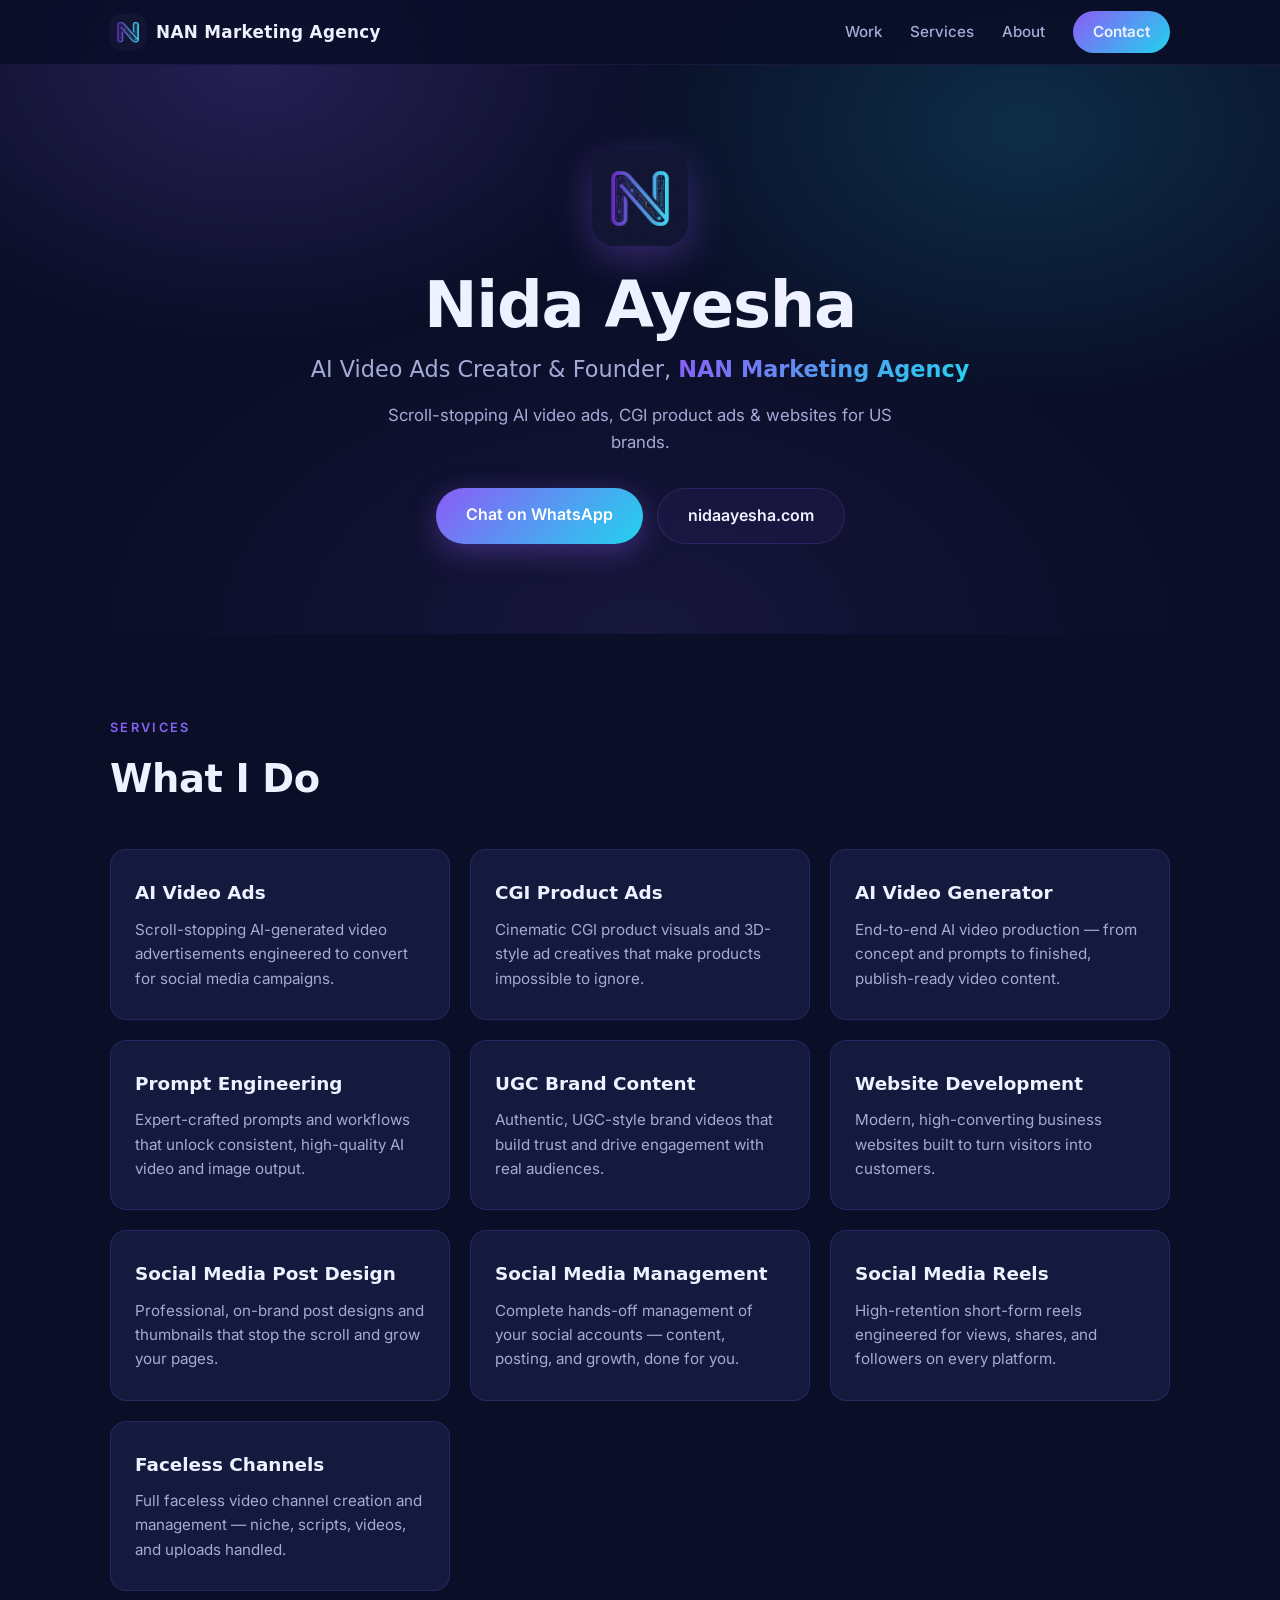
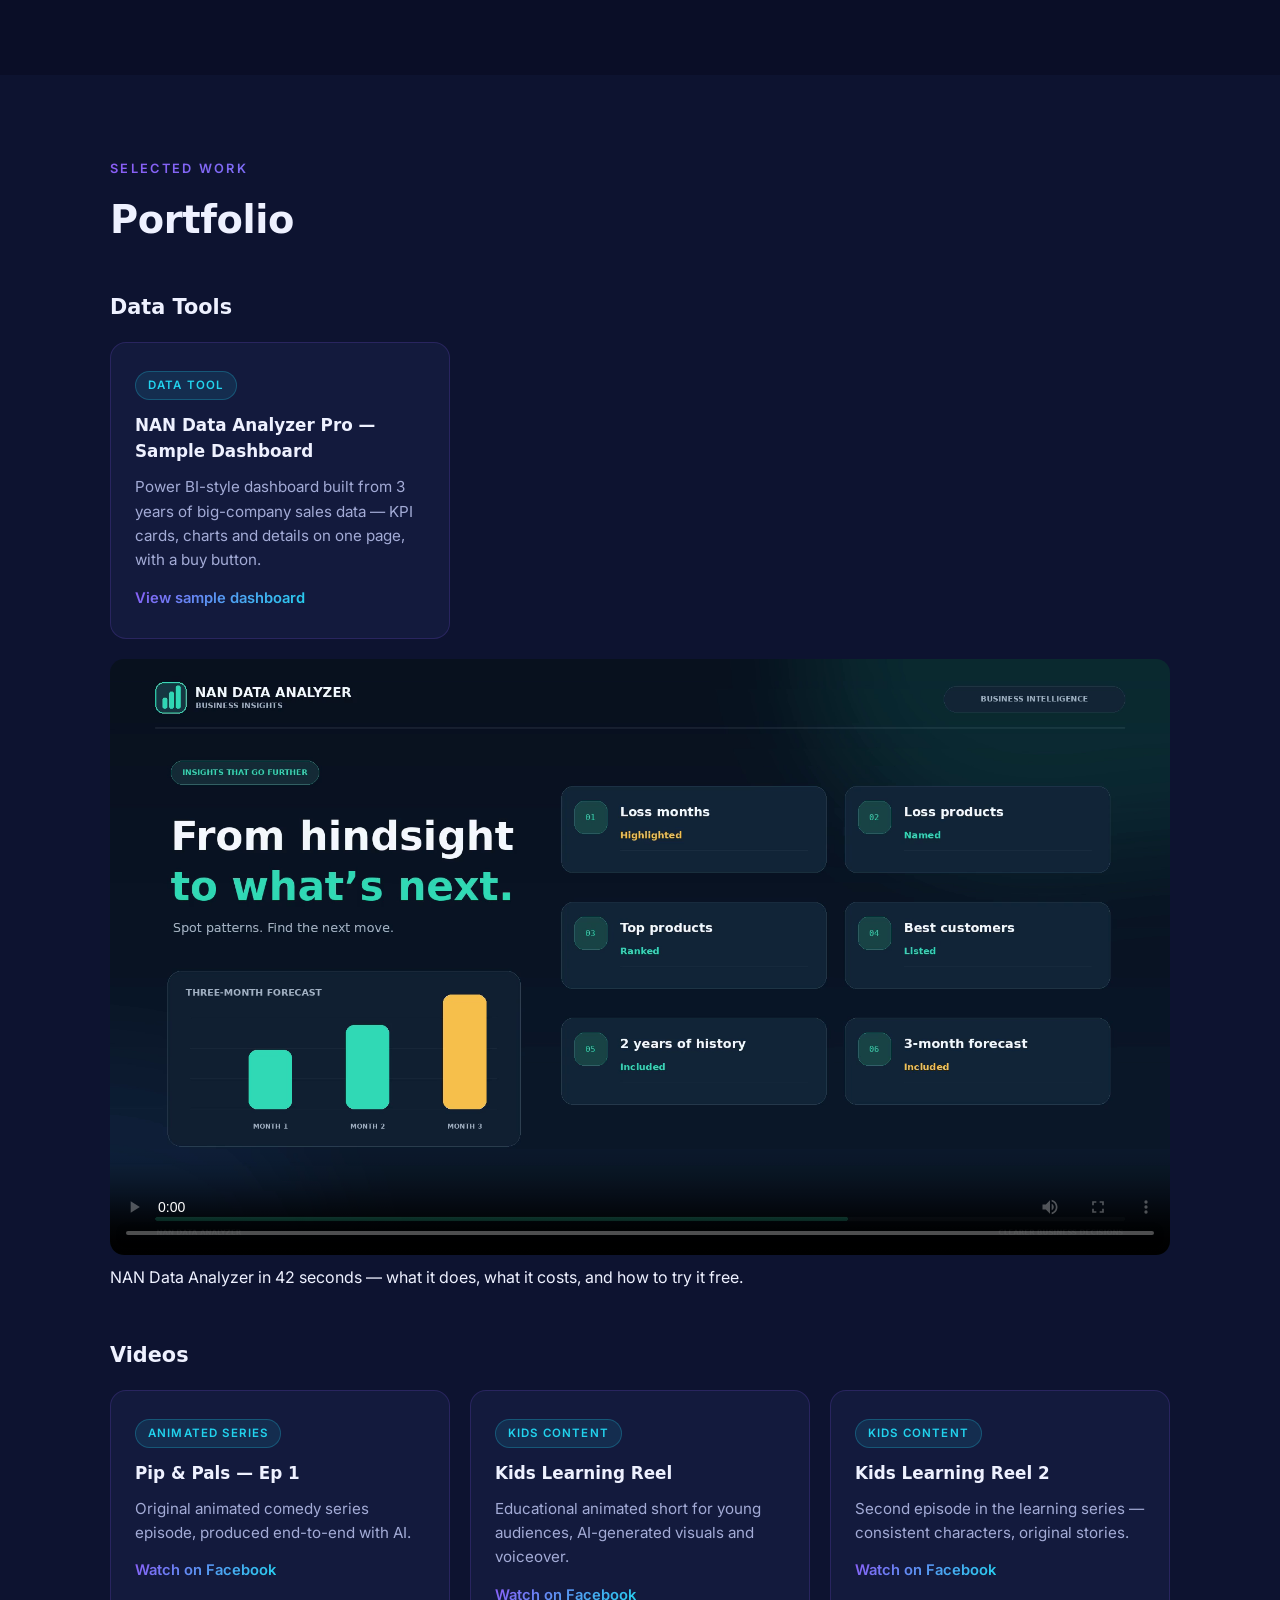
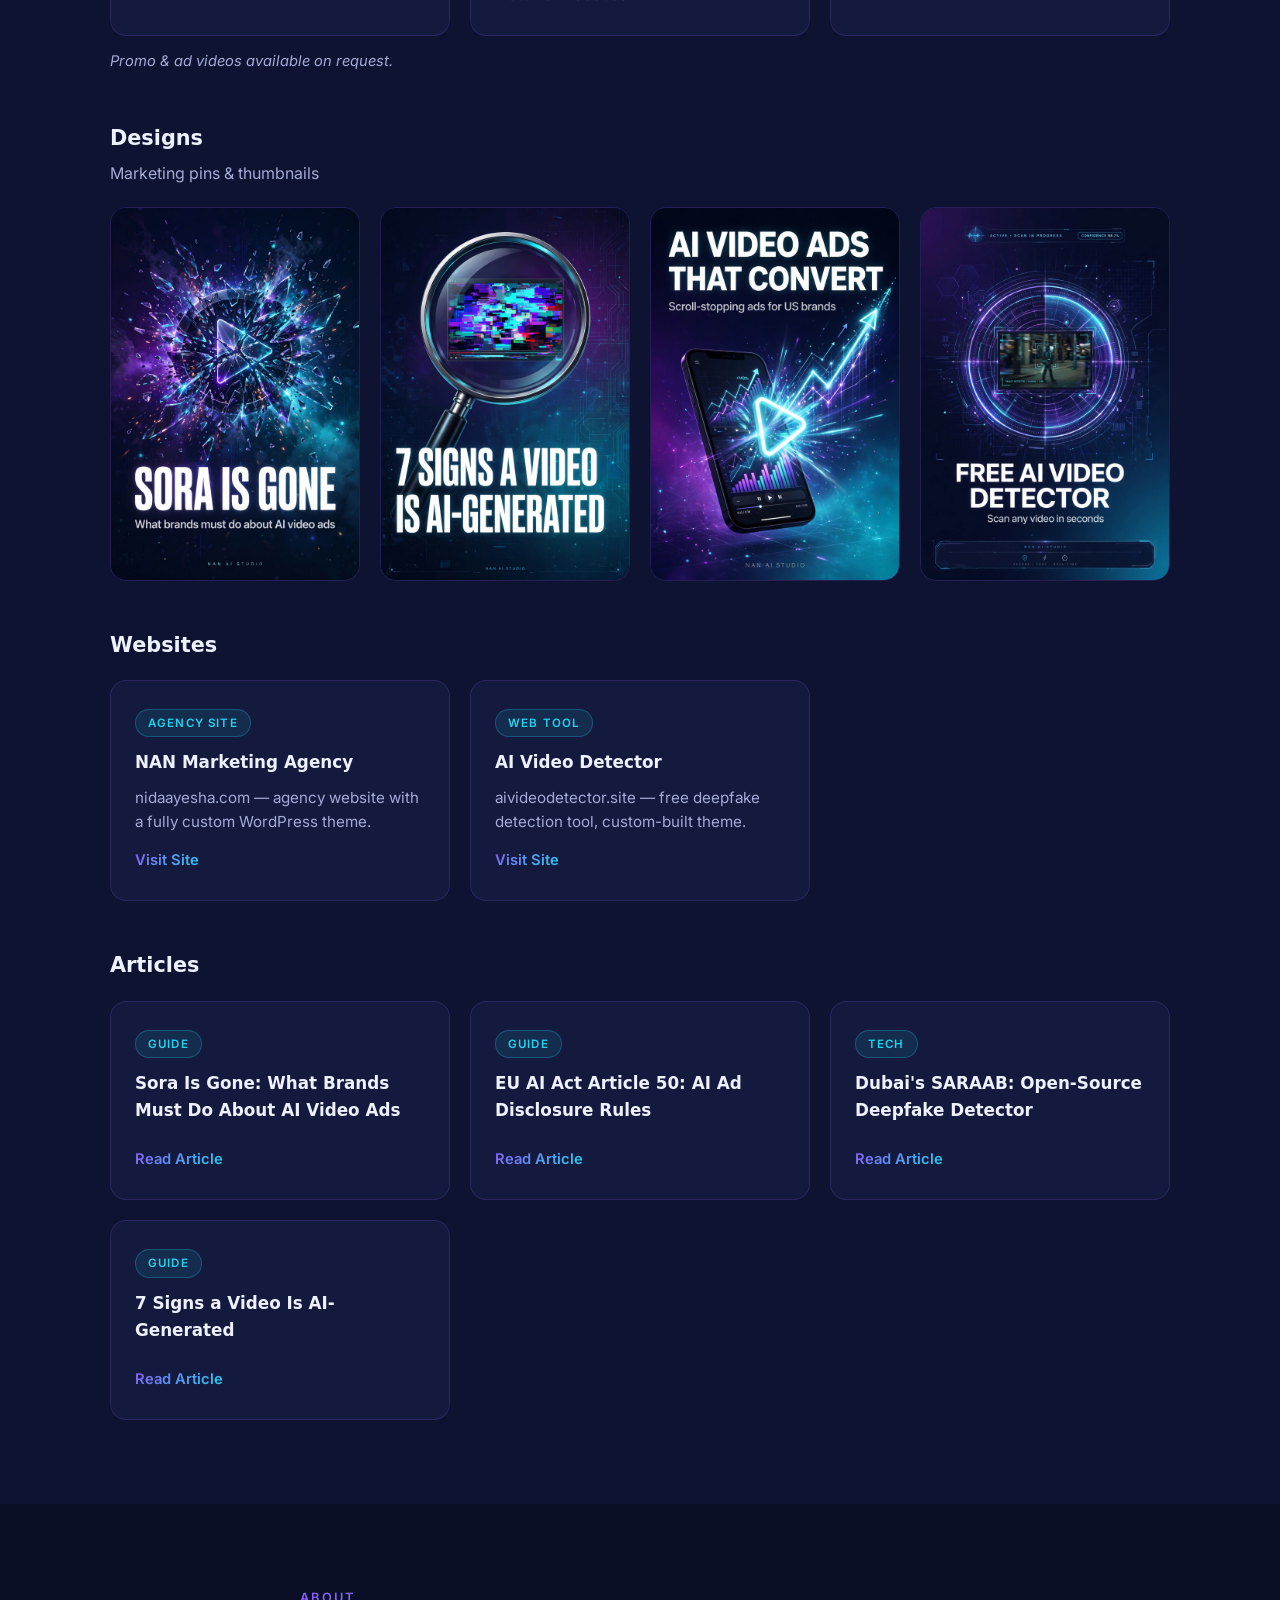
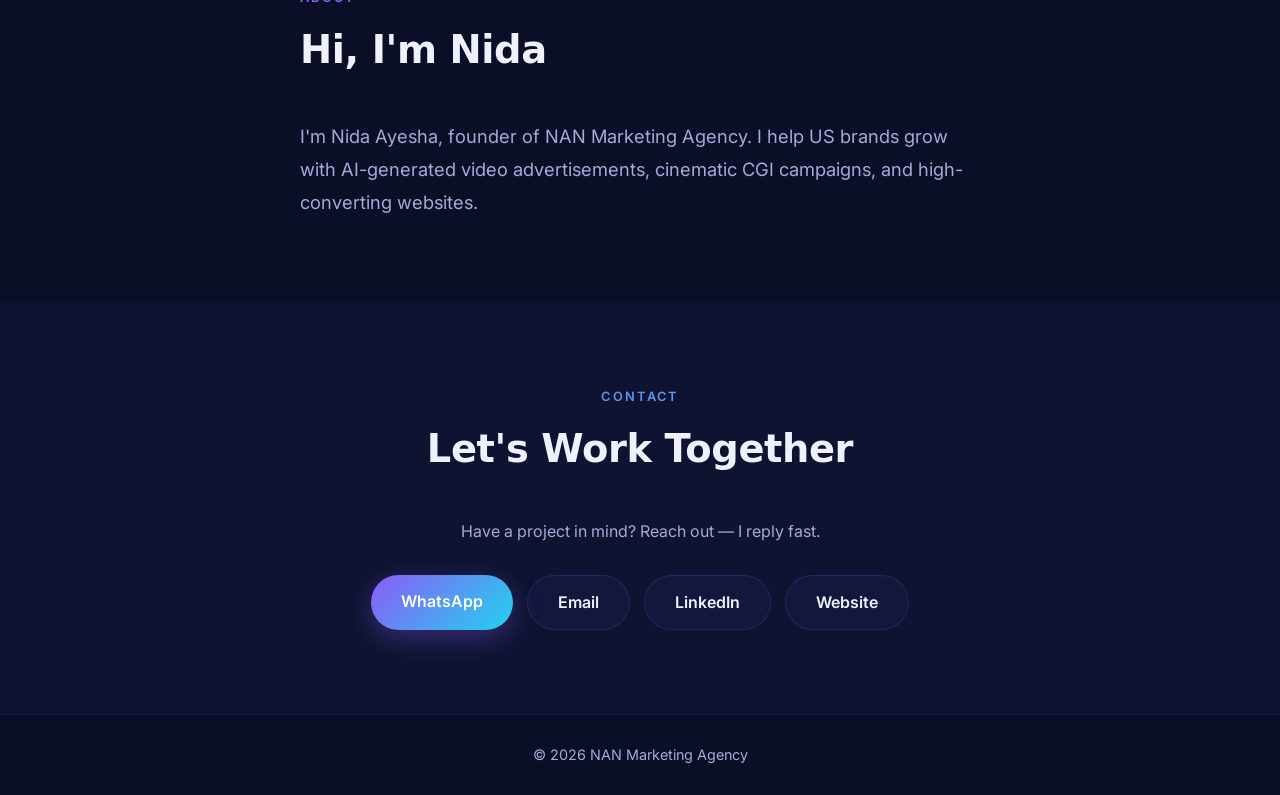
==== commit 1c3f1509: "Add NAN Data Analyzer promo video to portfolio" ====
--- a/index.html
+++ b/index.html
@@ -111,6 +111,10 @@
           <span class="work-link">View sample dashboard</span>
         </a>
       </div>
+      <div style="margin-top:20px">
+        <video controls preload="metadata" poster="videos/promo-poster.png" style="width:100%;border-radius:14px;display:block"><source src="videos/nan-data-analyzer-promo-1080p.mp4" type="video/mp4"></video>
+        <p style="margin-top:10px">NAN Data Analyzer in 42 seconds — what it does, what it costs, and how to try it free.</p>
+      </div>
 
       <h3 class="work-heading">Videos</h3>
       <div class="grid work-grid">
--- a/styles.css
+++ b/styles.css
@@ -0,0 +1,389 @@
+/* NAN AI Studio — Portfolio | Premium dark theme */
+
+:root {
+  --bg: #0a0e27;
+  --bg-alt: #0d1330;
+  --card: #131a3d;
+  --card-border: rgba(139, 92, 246, 0.18);
+  --text: #eef1ff;
+  --muted: #a3abd6;
+  --purple: #8b5cf6;
+  --cyan: #22d3ee;
+  --grad: linear-gradient(135deg, #8b5cf6 0%, #22d3ee 100%);
+  --radius: 16px;
+  --font-display: "Space Grotesk", system-ui, -apple-system, sans-serif;
+  --font-body: "Inter", system-ui, -apple-system, sans-serif;
+}
+
+* { margin: 0; padding: 0; box-sizing: border-box; }
+
+html { scroll-behavior: smooth; }
+
+body {
+  font-family: var(--font-body);
+  background: var(--bg);
+  color: var(--text);
+  line-height: 1.6;
+  -webkit-font-smoothing: antialiased;
+}
+
+.container {
+  width: 100%;
+  max-width: 1100px;
+  margin: 0 auto;
+  padding: 0 20px;
+}
+
+a { color: inherit; text-decoration: none; }
+img { max-width: 100%; display: block; }
+
+/* ---------- NAV ---------- */
+.nav {
+  position: fixed;
+  top: 0; left: 0; right: 0;
+  z-index: 100;
+  background: rgba(10, 14, 39, 0.85);
+  backdrop-filter: blur(12px);
+  -webkit-backdrop-filter: blur(12px);
+  border-bottom: 1px solid rgba(139, 92, 246, 0.12);
+}
+
+.nav-inner {
+  display: flex;
+  align-items: center;
+  justify-content: space-between;
+  height: 64px;
+}
+
+.brand { display: flex; align-items: center; gap: 10px; }
+.brand-logo { width: 36px; height: 36px; border-radius: 10px; }
+.brand-name {
+  font-family: var(--font-display);
+  font-weight: 700;
+  font-size: 1.05rem;
+  letter-spacing: 0.02em;
+}
+
+.nav-links { display: flex; align-items: center; gap: 28px; }
+.nav-links a {
+  font-size: 0.95rem;
+  color: var(--muted);
+  font-weight: 500;
+  transition: color 0.2s;
+}
+.nav-links a:hover { color: var(--text); }
+.nav-links .nav-cta {
+  color: var(--text);
+  background: var(--grad);
+  padding: 9px 20px;
+  border-radius: 999px;
+  font-weight: 600;
+}
+
+.nav-toggle {
+  display: none;
+  flex-direction: column;
+  gap: 5px;
+  background: none;
+  border: none;
+  cursor: pointer;
+  padding: 8px;
+}
+.nav-toggle span {
+  width: 24px; height: 2px;
+  background: var(--text);
+  border-radius: 2px;
+  transition: transform 0.25s, opacity 0.25s;
+}
+
+/* ---------- HERO ---------- */
+.hero {
+  position: relative;
+  padding: 150px 0 90px;
+  text-align: center;
+  overflow: hidden;
+}
+
+.hero-bg {
+  position: absolute;
+  inset: 0;
+  background:
+    radial-gradient(600px 400px at 20% 10%, rgba(139, 92, 246, 0.22), transparent 70%),
+    radial-gradient(600px 400px at 80% 20%, rgba(34, 211, 238, 0.16), transparent 70%),
+    radial-gradient(800px 500px at 50% 100%, rgba(139, 92, 246, 0.10), transparent 70%);
+  pointer-events: none;
+}
+
+.hero-inner { position: relative; }
+
+.hero-logo {
+  width: 96px; height: 96px;
+  border-radius: 24px;
+  margin: 0 auto 24px;
+  box-shadow: 0 12px 40px rgba(139, 92, 246, 0.35);
+}
+
+.hero-name {
+  font-family: var(--font-display);
+  font-size: clamp(2.4rem, 6vw, 4rem);
+  font-weight: 700;
+  letter-spacing: -0.02em;
+  line-height: 1.1;
+}
+
+.hero-role {
+  font-family: var(--font-display);
+  font-size: clamp(1.05rem, 2.6vw, 1.4rem);
+  color: var(--muted);
+  margin-top: 12px;
+  font-weight: 500;
+}
+
+.grad-text {
+  background: var(--grad);
+  -webkit-background-clip: text;
+  background-clip: text;
+  color: transparent;
+  font-weight: 700;
+}
+
+.hero-sub {
+  color: var(--muted);
+  font-size: 1.05rem;
+  margin-top: 14px;
+  max-width: 560px;
+  margin-left: auto;
+  margin-right: auto;
+}
+
+.hero-ctas {
+  display: flex;
+  gap: 14px;
+  justify-content: center;
+  margin-top: 32px;
+  flex-wrap: wrap;
+}
+
+/* ---------- BUTTONS ---------- */
+.btn {
+  display: inline-block;
+  padding: 14px 30px;
+  border-radius: 999px;
+  font-weight: 600;
+  font-size: 1rem;
+  transition: transform 0.2s, box-shadow 0.2s, background 0.2s;
+}
+
+.btn-primary {
+  background: var(--grad);
+  color: #fff;
+  box-shadow: 0 8px 28px rgba(139, 92, 246, 0.35);
+}
+.btn-primary:hover {
+  transform: translateY(-2px);
+  box-shadow: 0 12px 34px rgba(139, 92, 246, 0.5);
+}
+
+.btn-ghost {
+  border: 1px solid var(--card-border);
+  color: var(--text);
+  background: rgba(139, 92, 246, 0.06);
+}
+.btn-ghost:hover {
+  background: rgba(139, 92, 246, 0.14);
+  transform: translateY(-2px);
+}
+
+/* ---------- SECTIONS ---------- */
+.section { padding: 84px 0; }
+.section-alt { background: var(--bg-alt); }
+
+.eyebrow {
+  font-size: 0.8rem;
+  font-weight: 600;
+  letter-spacing: 0.18em;
+  text-transform: uppercase;
+  background: var(--grad);
+  -webkit-background-clip: text;
+  background-clip: text;
+  color: transparent;
+  margin-bottom: 10px;
+}
+
+.section-title {
+  font-family: var(--font-display);
+  font-size: clamp(1.7rem, 4vw, 2.4rem);
+  font-weight: 700;
+  letter-spacing: -0.01em;
+  margin-bottom: 40px;
+}
+
+.grid {
+  display: grid;
+  gap: 20px;
+}
+
+.card {
+  background: var(--card);
+  border: 1px solid var(--card-border);
+  border-radius: var(--radius);
+  padding: 28px 24px;
+  transition: transform 0.25s, border-color 0.25s, box-shadow 0.25s;
+}
+.card:hover {
+  transform: translateY(-4px);
+  border-color: rgba(139, 92, 246, 0.45);
+  box-shadow: 0 16px 40px rgba(0, 0, 0, 0.35);
+}
+
+.card h3, .card h4 {
+  font-family: var(--font-display);
+  font-weight: 600;
+  margin-bottom: 10px;
+}
+.card h3 { font-size: 1.15rem; }
+.card h4 { font-size: 1.05rem; }
+.card p { color: var(--muted); font-size: 0.95rem; }
+
+/* ---------- SERVICES ---------- */
+.services-grid { grid-template-columns: 1fr; }
+
+/* ---------- WORK ---------- */
+.work-heading {
+  font-family: var(--font-display);
+  font-size: 1.3rem;
+  font-weight: 600;
+  margin: 48px 0 6px;
+}
+.work-heading:first-of-type { margin-top: 0; }
+.work-sub { color: var(--muted); margin-bottom: 20px; }
+.work-note {
+  color: var(--muted);
+  font-size: 0.92rem;
+  margin-top: 14px;
+  font-style: italic;
+}
+
+.work-grid { grid-template-columns: 1fr; margin-top: 18px; }
+
+.work-tag {
+  display: inline-block;
+  font-size: 0.72rem;
+  font-weight: 600;
+  letter-spacing: 0.1em;
+  text-transform: uppercase;
+  color: var(--cyan);
+  background: rgba(34, 211, 238, 0.1);
+  border: 1px solid rgba(34, 211, 238, 0.25);
+  padding: 4px 12px;
+  border-radius: 999px;
+  margin-bottom: 12px;
+}
+
+.work-link {
+  display: inline-block;
+  margin-top: 14px;
+  font-weight: 600;
+  font-size: 0.92rem;
+  background: var(--grad);
+  -webkit-background-clip: text;
+  background-clip: text;
+  color: transparent;
+}
+
+.design-grid {
+  grid-template-columns: repeat(2, 1fr);
+  margin-top: 18px;
+}
+.design-item {
+  border-radius: var(--radius);
+  overflow: hidden;
+  border: 1px solid var(--card-border);
+  transition: transform 0.25s, box-shadow 0.25s;
+}
+.design-item:hover {
+  transform: translateY(-4px);
+  box-shadow: 0 16px 40px rgba(0, 0, 0, 0.4);
+}
+.design-item img { width: 100%; height: auto; aspect-ratio: 2 / 3; object-fit: cover; }
+
+/* ---------- ABOUT ---------- */
+.about-inner { max-width: 720px; }
+.about-text {
+  font-size: 1.15rem;
+  color: var(--muted);
+  line-height: 1.8;
+}
+
+/* ---------- CONTACT ---------- */
+.contact-inner { text-align: center; max-width: 640px; }
+.contact-sub { color: var(--muted); margin-bottom: 30px; }
+.contact-buttons {
+  display: flex;
+  gap: 14px;
+  justify-content: center;
+  flex-wrap: wrap;
+}
+
+/* ---------- FOOTER ---------- */
+.footer {
+  border-top: 1px solid rgba(139, 92, 246, 0.12);
+  padding: 28px 0;
+}
+.footer-inner {
+  display: flex;
+  justify-content: center;
+  color: var(--muted);
+  font-size: 0.9rem;
+}
+
+/* ---------- REVEAL ANIMATION ---------- */
+.reveal {
+  opacity: 0;
+  transform: translateY(24px);
+  transition: opacity 0.6s ease, transform 0.6s ease;
+}
+.reveal.visible { opacity: 1; transform: none; }
+
+/* ---------- RESPONSIVE ---------- */
+@media (min-width: 640px) {
+  .services-grid { grid-template-columns: repeat(2, 1fr); }
+  .work-grid { grid-template-columns: repeat(2, 1fr); }
+}
+
+@media (min-width: 960px) {
+  .services-grid { grid-template-columns: repeat(3, 1fr); }
+  .work-grid { grid-template-columns: repeat(3, 1fr); }
+  .design-grid { grid-template-columns: repeat(4, 1fr); }
+}
+
+@media (max-width: 720px) {
+  .nav-toggle { display: flex; }
+  .nav-links {
+    position: absolute;
+    top: 64px; left: 0; right: 0;
+    flex-direction: column;
+    align-items: stretch;
+    gap: 0;
+    background: rgba(10, 14, 39, 0.97);
+    border-bottom: 1px solid rgba(139, 92, 246, 0.12);
+    padding: 8px 20px 16px;
+    display: none;
+  }
+  .nav-links.open { display: flex; }
+  .nav-links a {
+    padding: 12px 4px;
+    border-bottom: 1px solid rgba(139, 92, 246, 0.08);
+  }
+  .nav-links a:last-child { border-bottom: none; }
+  .nav-links .nav-cta {
+    text-align: center;
+    margin-top: 10px;
+  }
+  .nav-toggle.open span:nth-child(1) { transform: translateY(7px) rotate(45deg); }
+  .nav-toggle.open span:nth-child(2) { opacity: 0; }
+  .nav-toggle.open span:nth-child(3) { transform: translateY(-7px) rotate(-45deg); }
+
+  .hero { padding: 120px 0 70px; }
+  .section { padding: 64px 0; }
+}
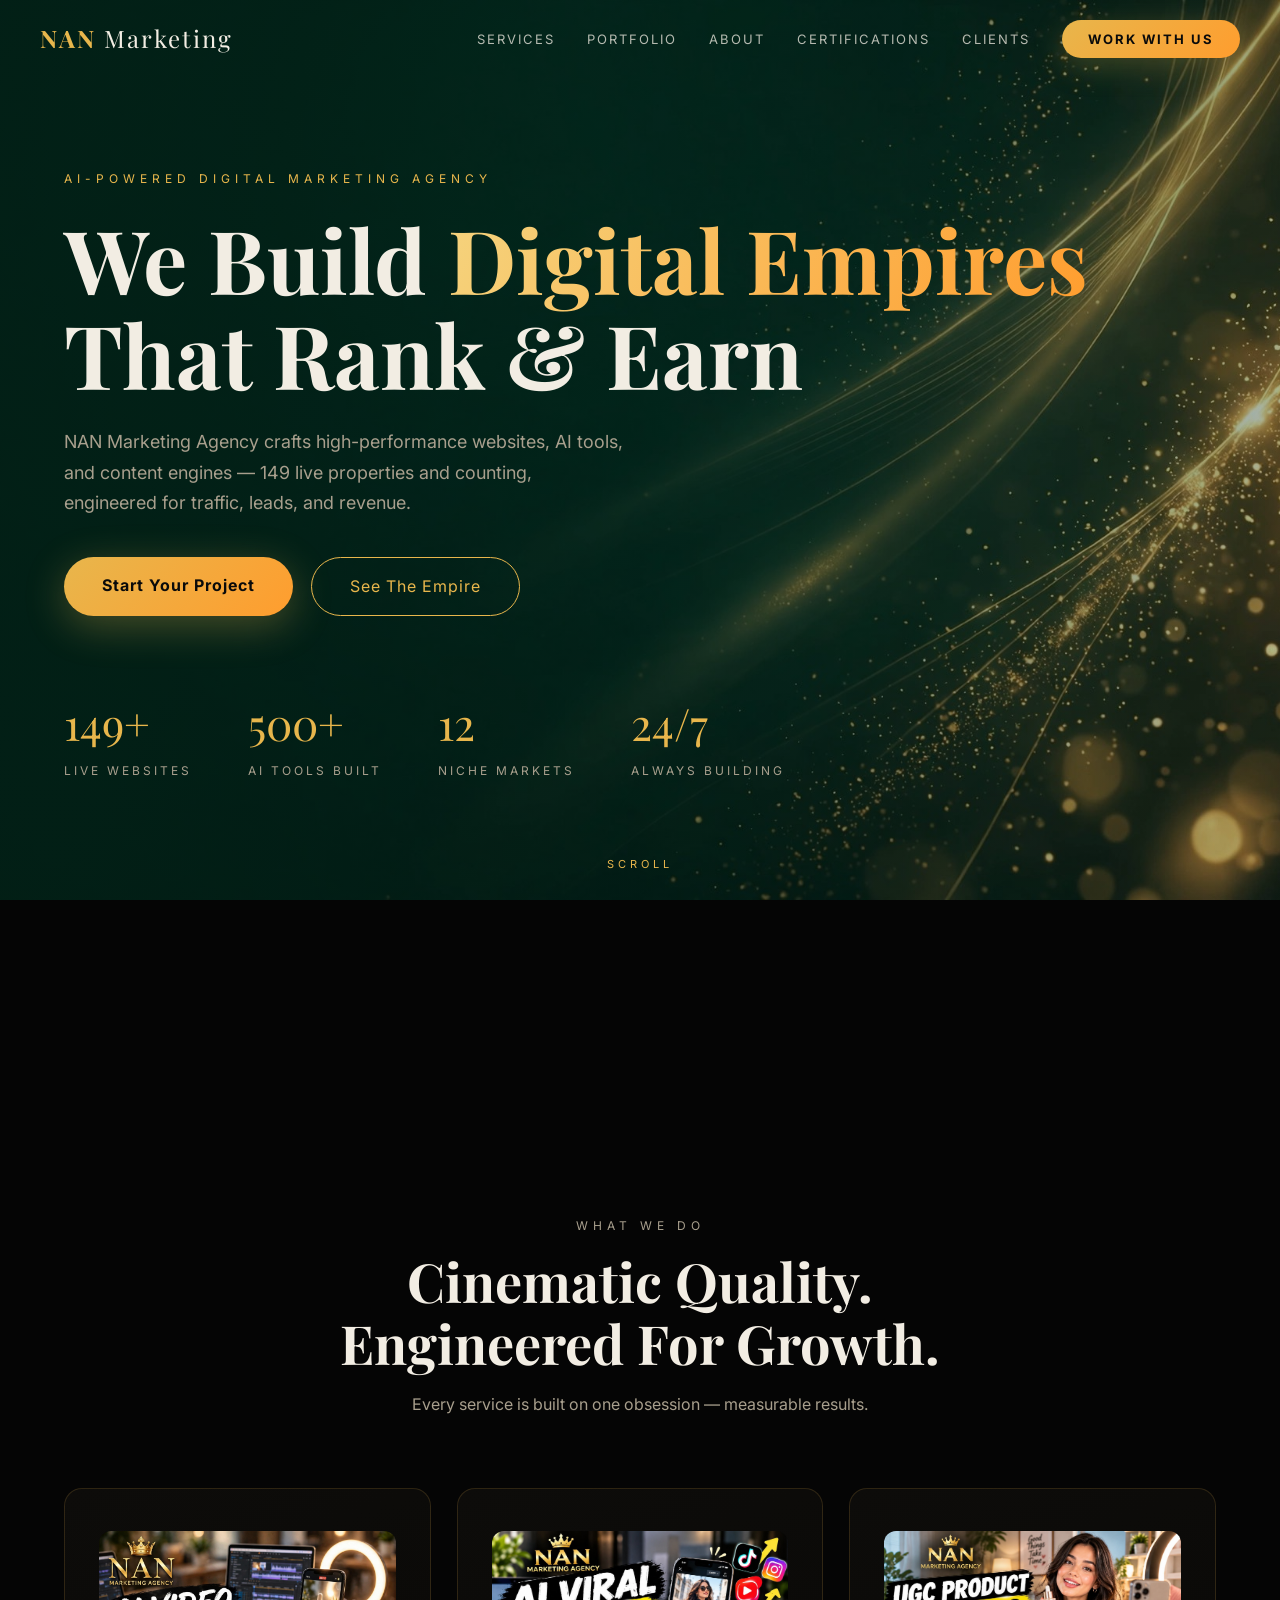
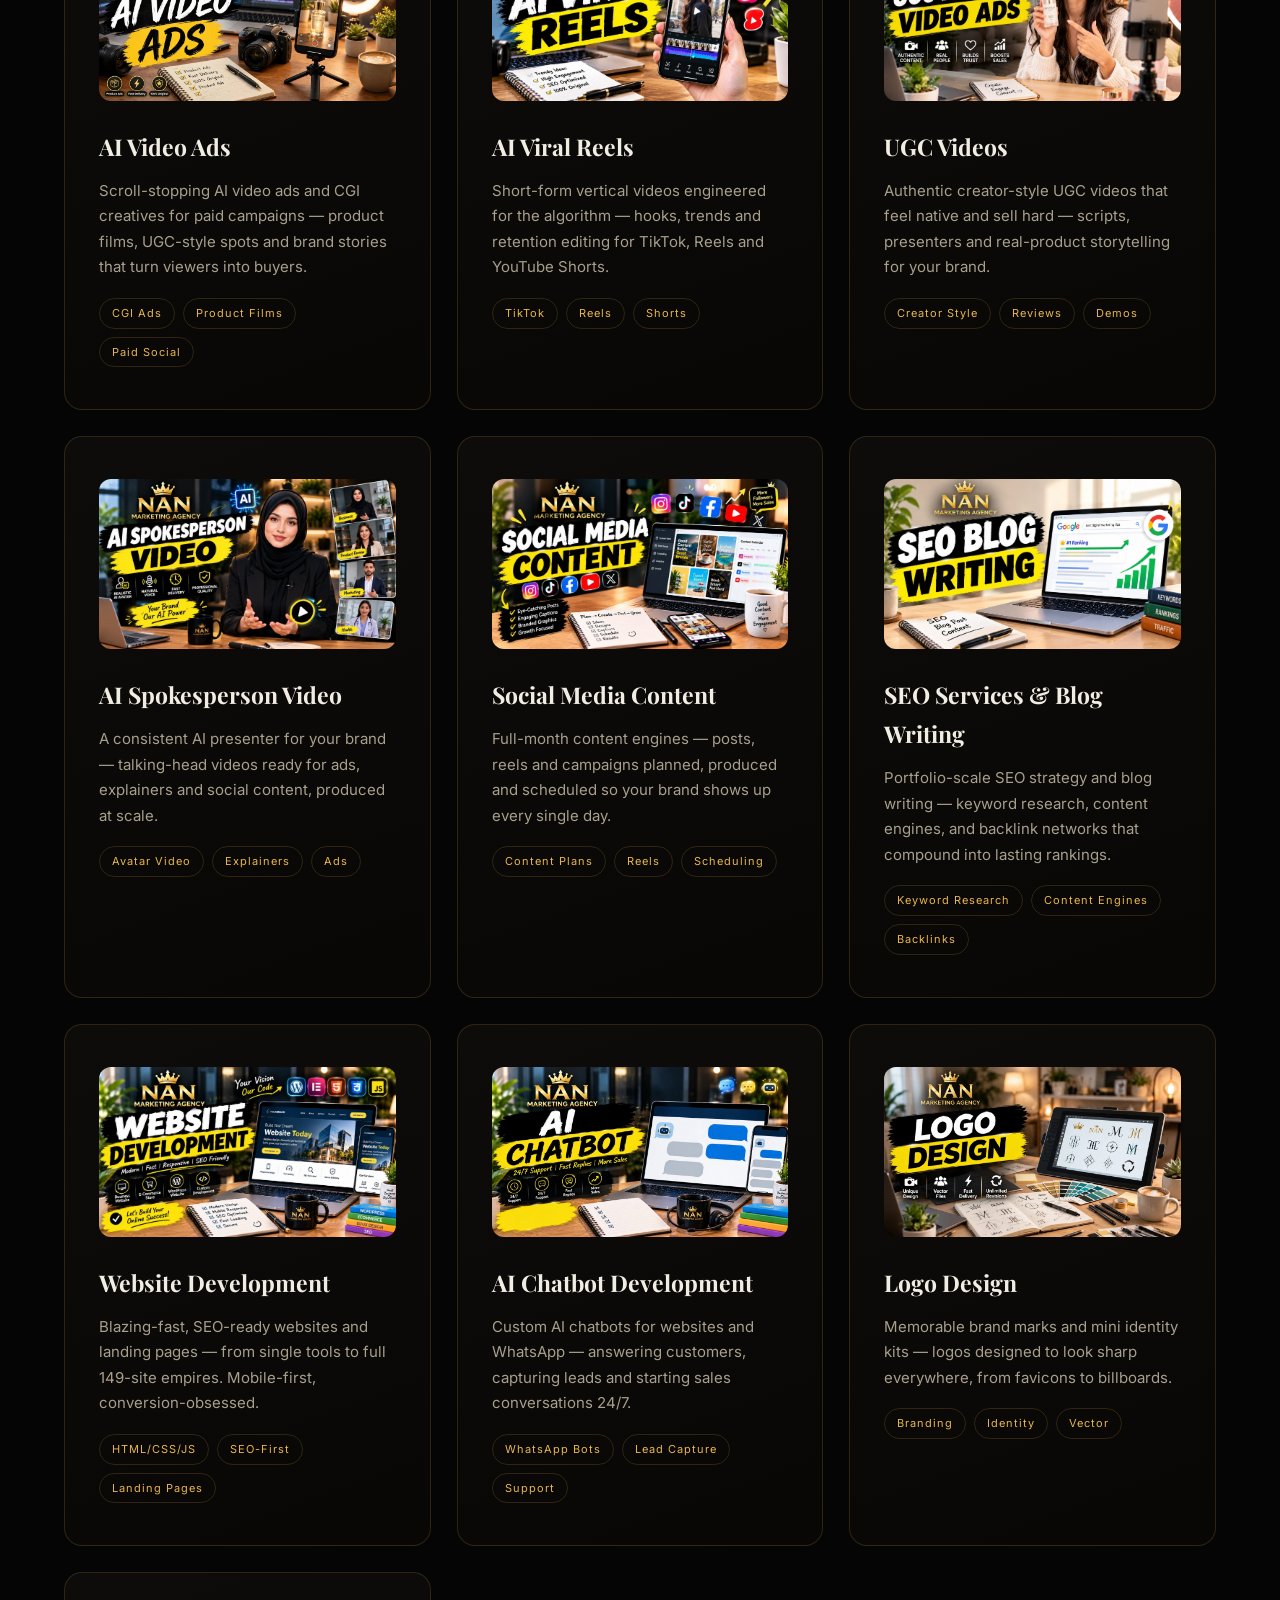
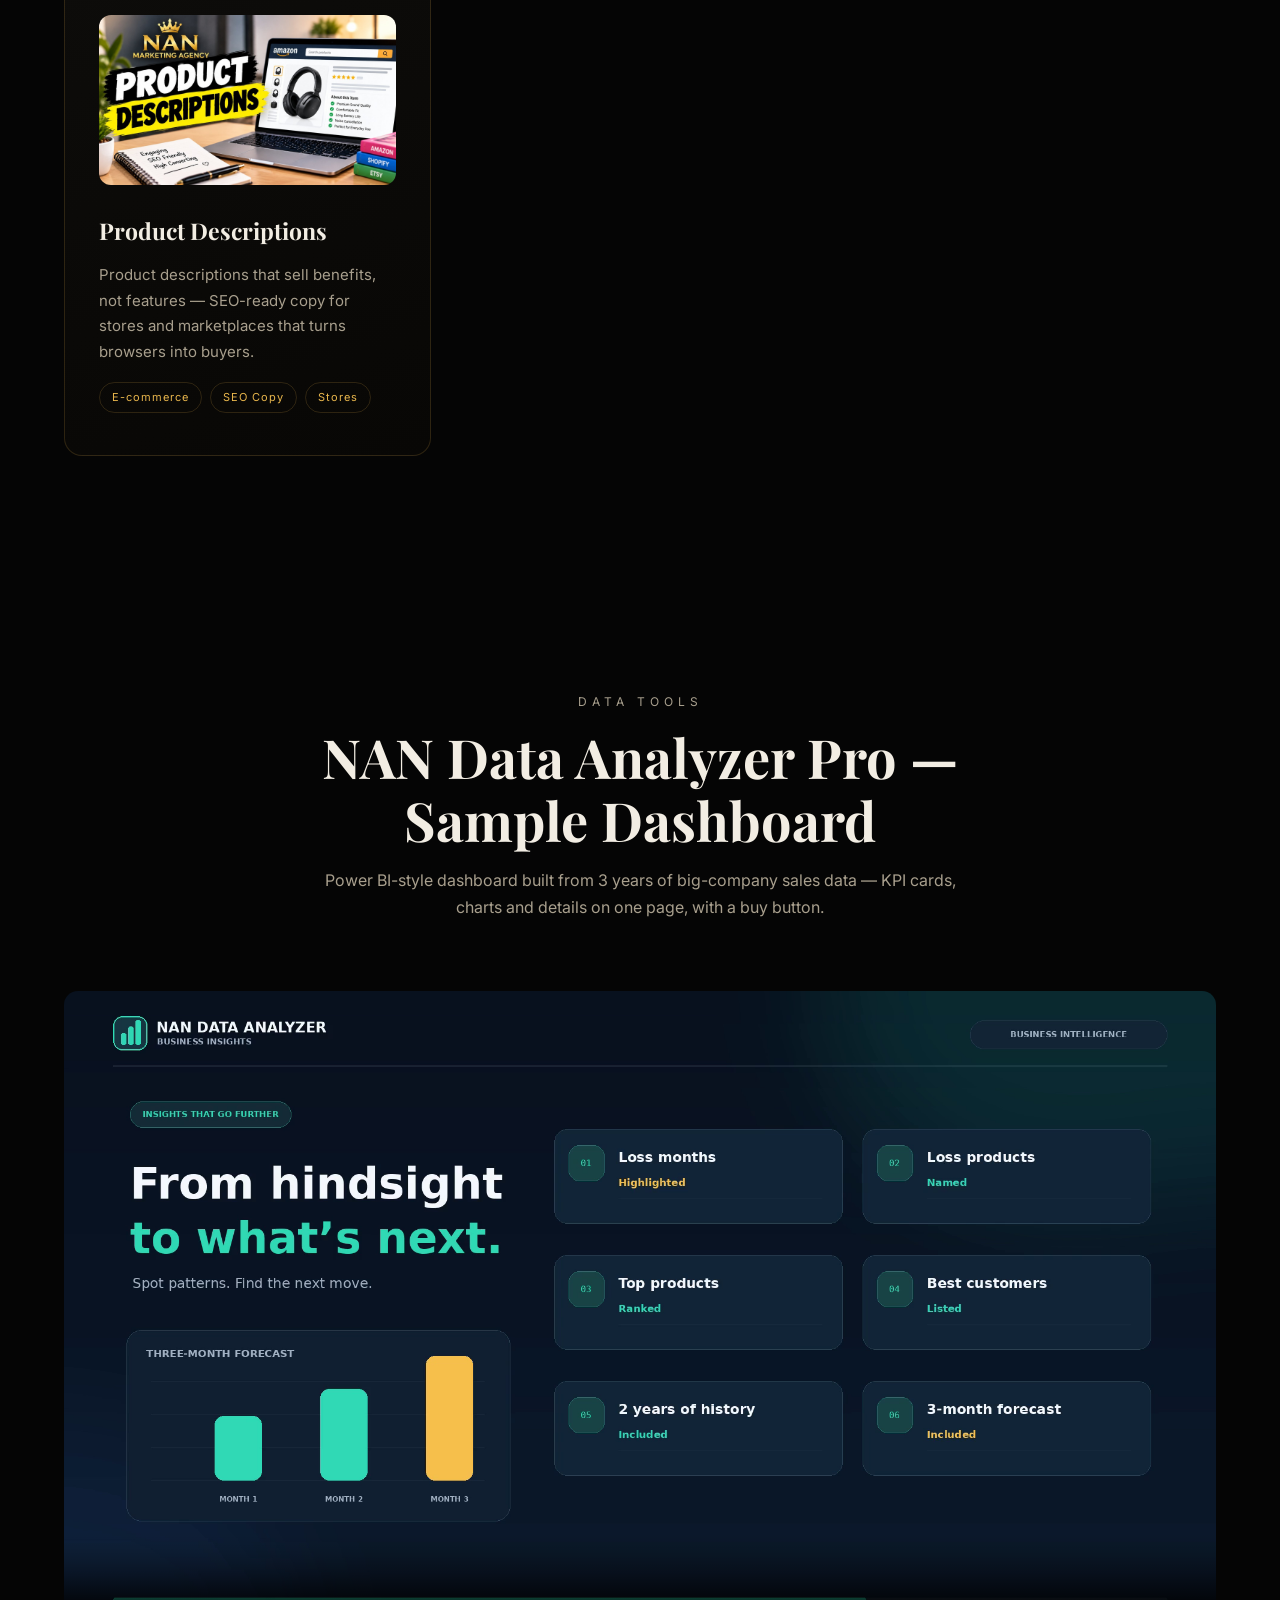
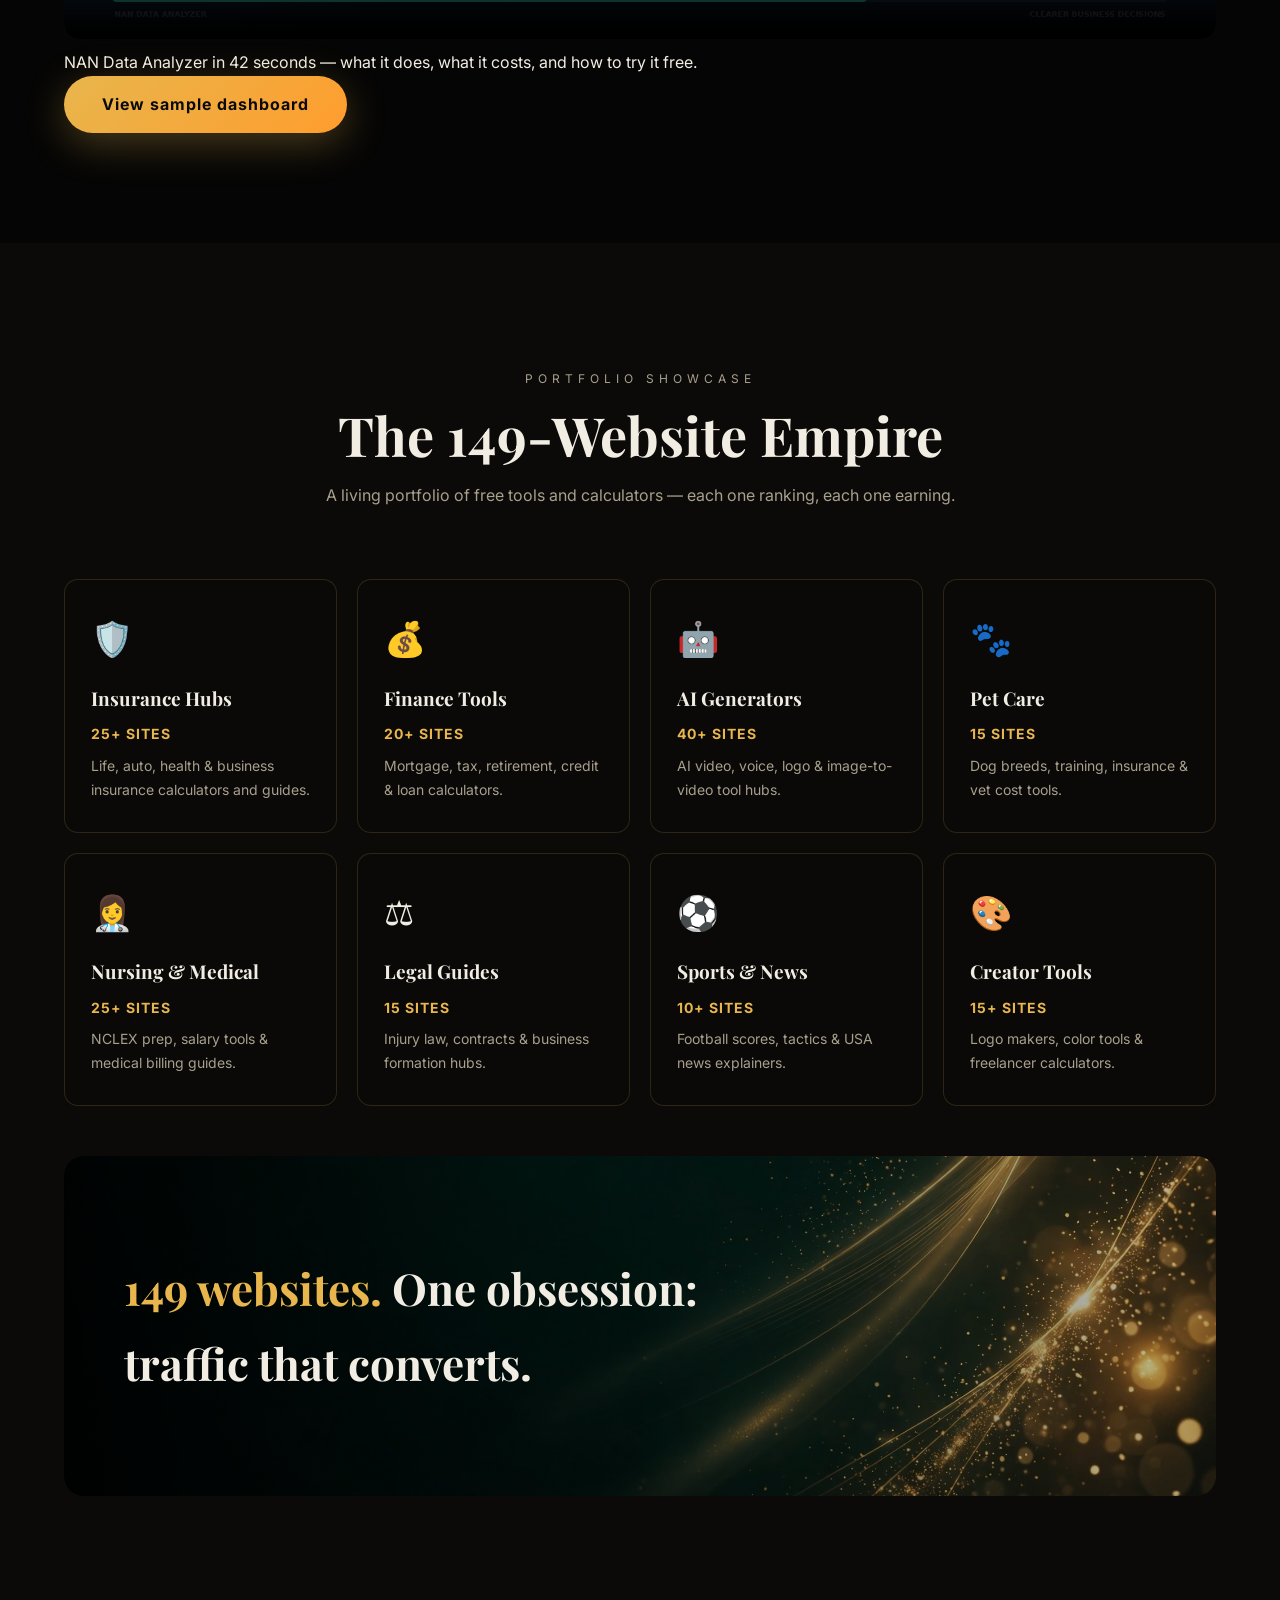
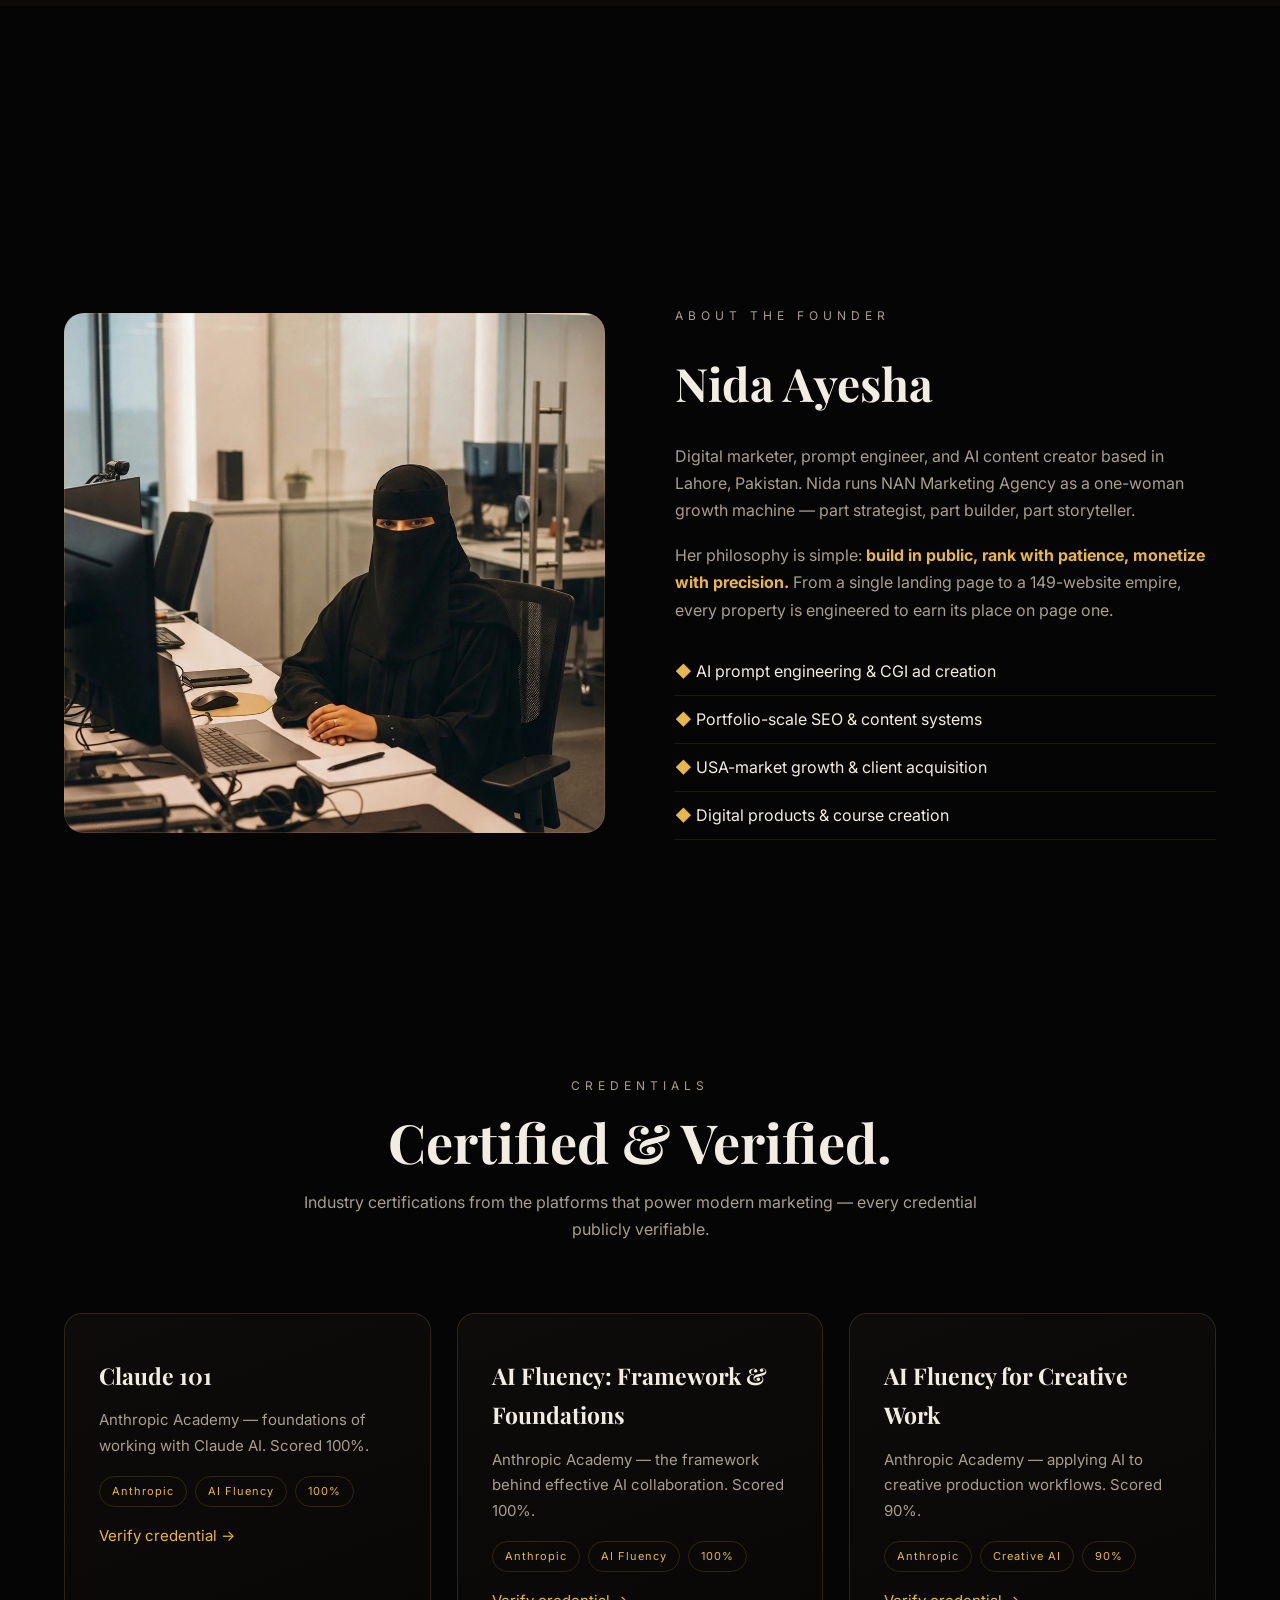
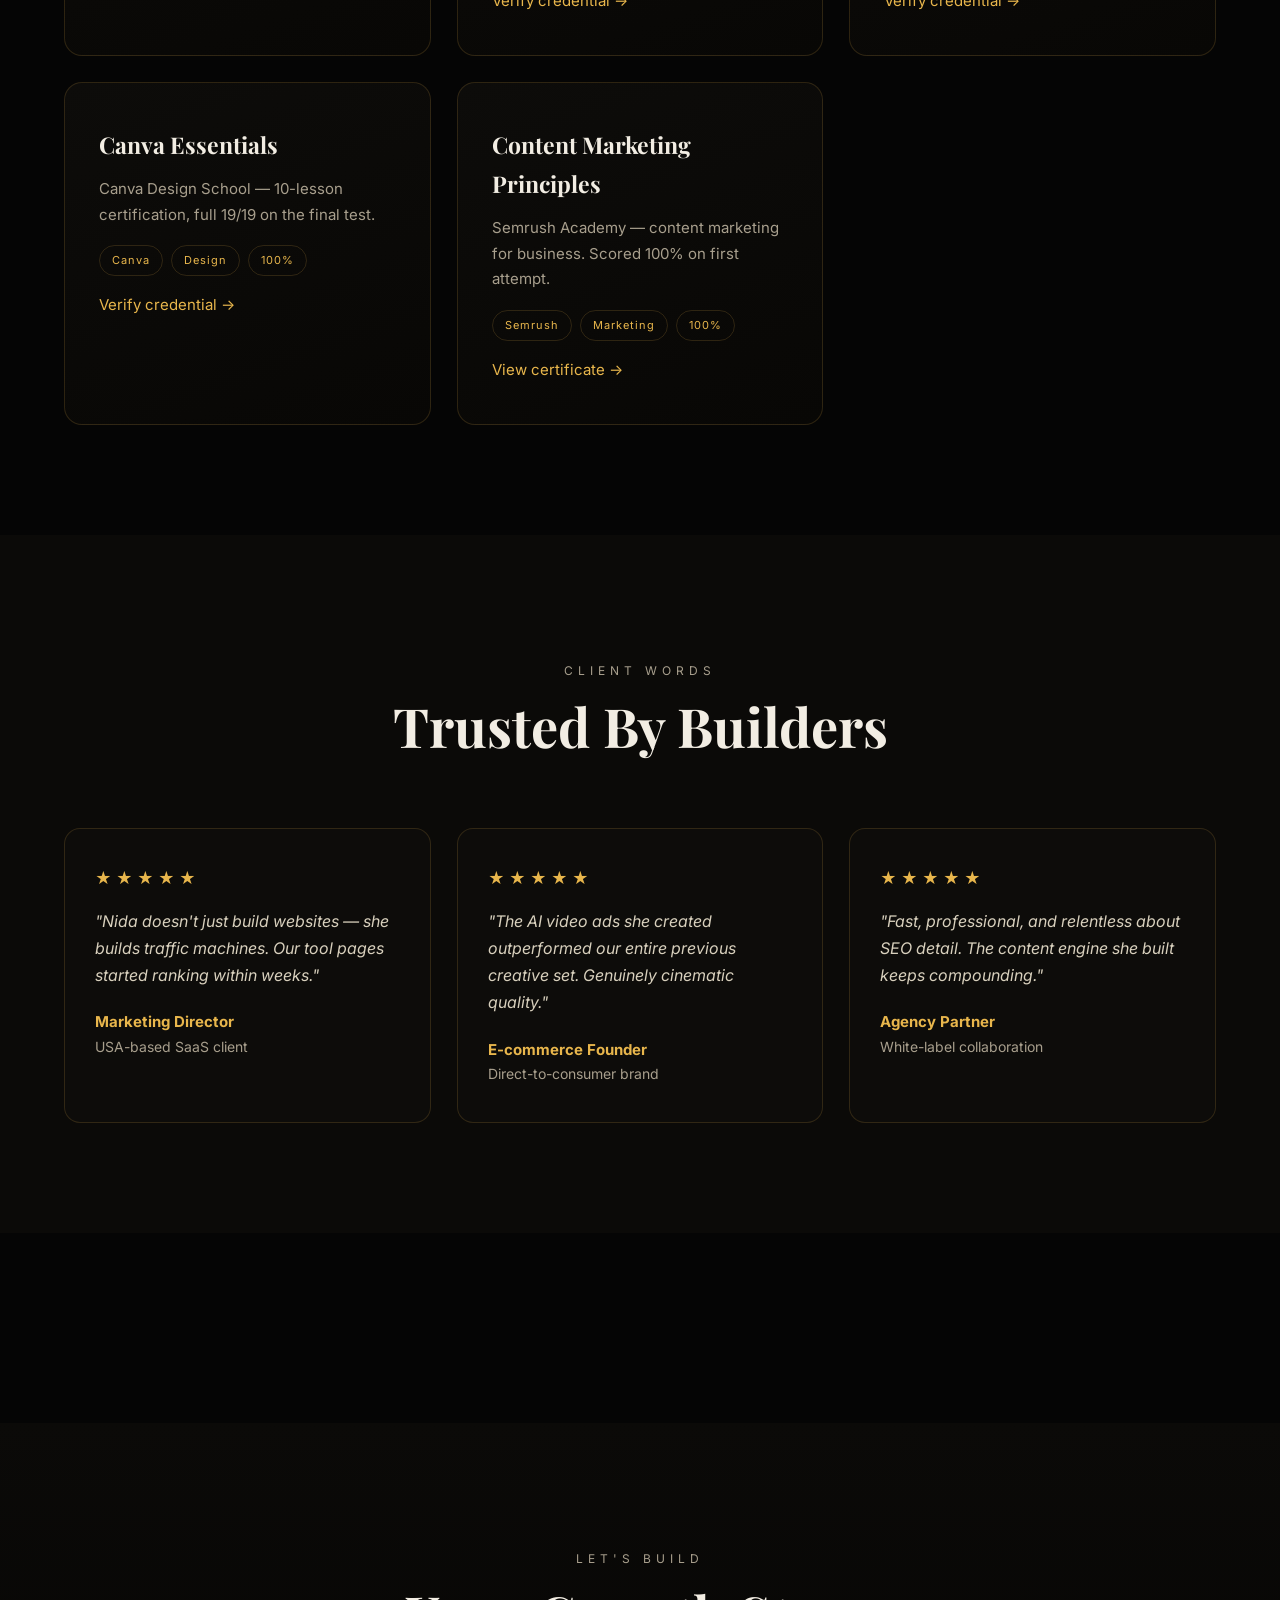
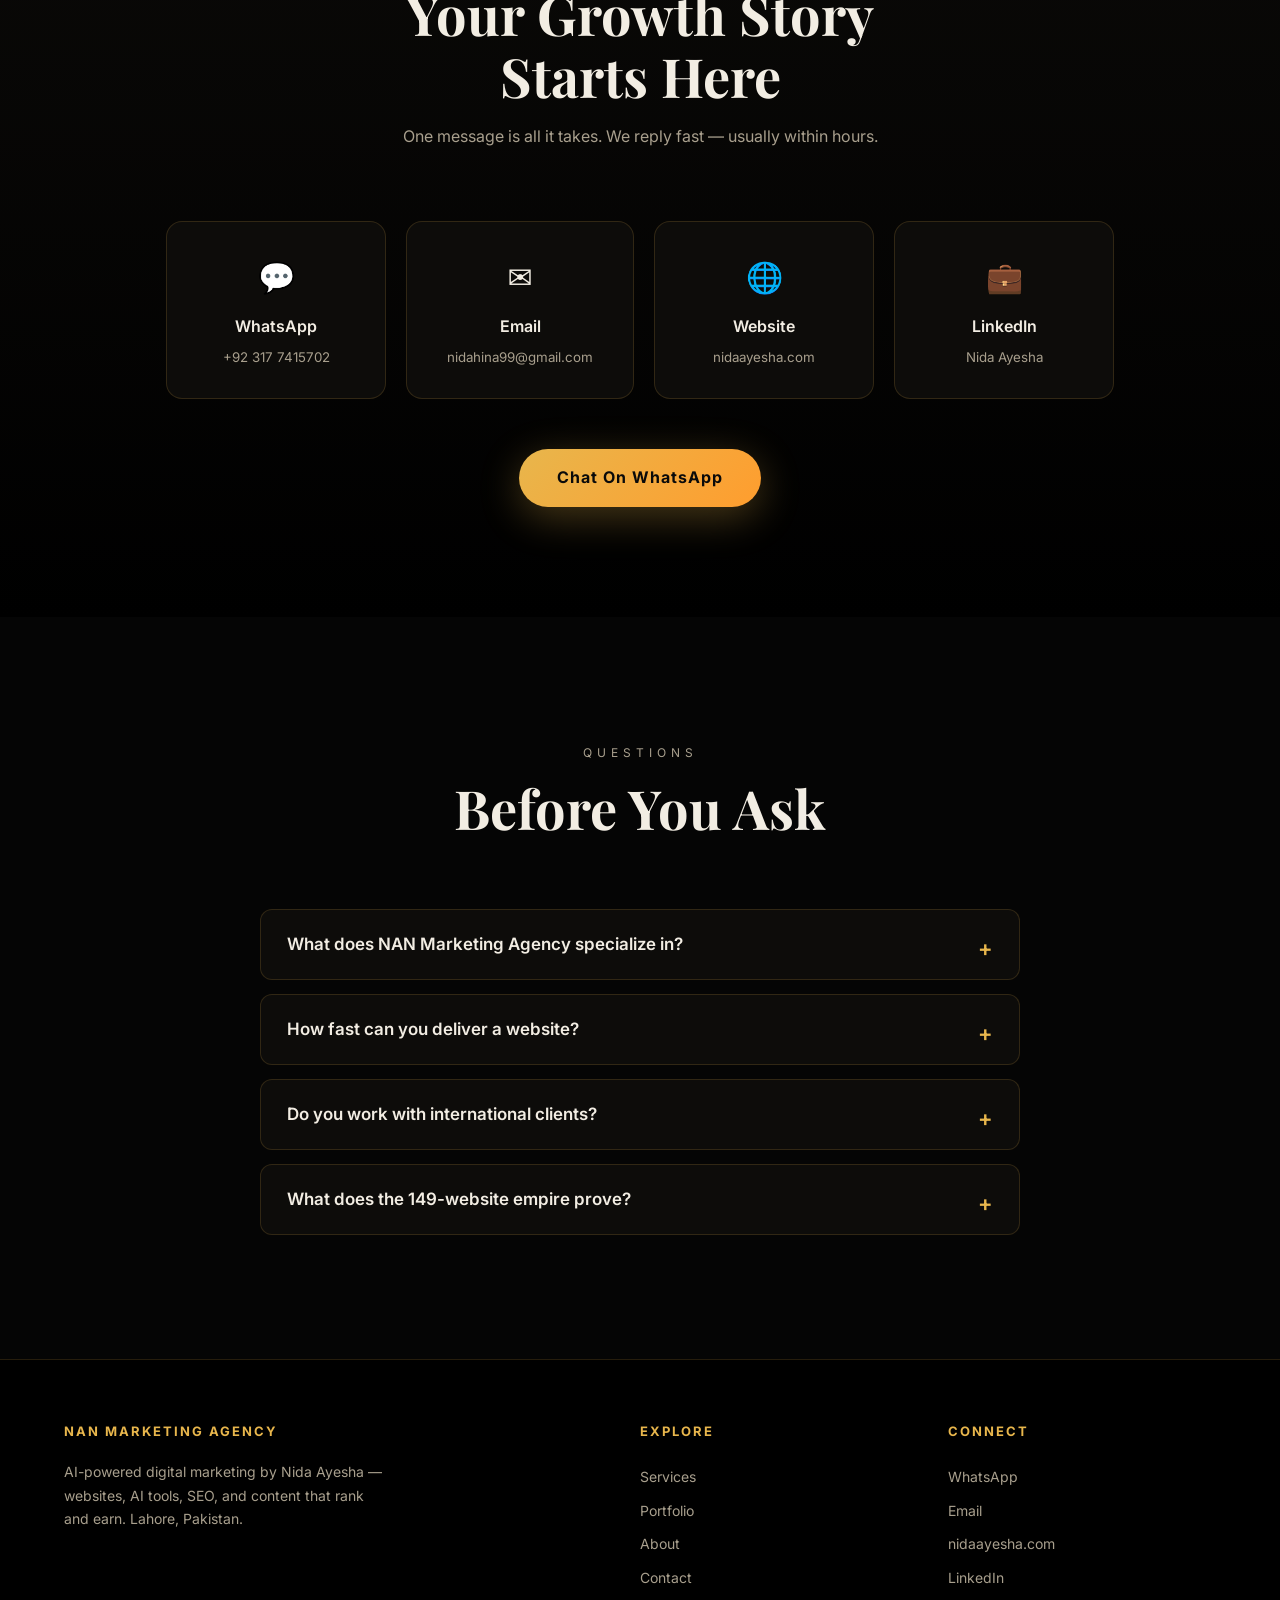
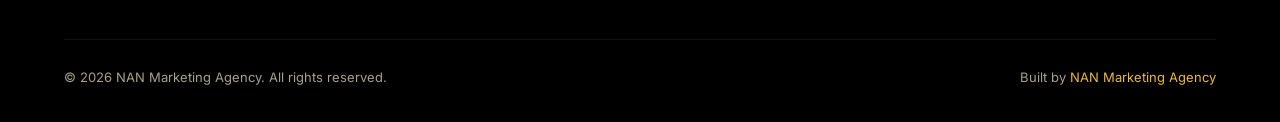
==== commit 42e11fe1: "Restore Oct-21 portfolio page with her thumbnails, remove reels/pins, keep Data Tools + promo" ====
--- a/index.html
+++ b/index.html
@@ -1,226 +1,372 @@
 <!DOCTYPE html>
 <html lang="en">
 <head>
-  <meta charset="UTF-8" />
-  <meta name="viewport" content="width=device-width, initial-scale=1.0" />
-  <meta name="description" content="Nida Ayesha — AI Video Ads Creator and Founder of NAN Marketing Agency. Scroll-stopping AI video ads, CGI product ads and websites for US brands." />
-  <title>Nida Ayesha — AI Video Ads Creator | NAN Marketing Agency</title>
-  <link rel="preconnect" href="https://fonts.googleapis.com" />
-  <link rel="preconnect" href="https://fonts.gstatic.com" crossorigin />
-  <link href="https://fonts.googleapis.com/css2?family=Space+Grotesk:wght@400;500;600;700&family=Inter:wght@400;500;600&display=swap" rel="stylesheet" />
-  <link rel="stylesheet" href="styles.css" />
+<meta charset="UTF-8">
+<meta name="viewport" content="width=device-width, initial-scale=1.0">
+<title>NAN Marketing Agency — AI-Powered Digital Marketing</title>
+<meta name="description" content="NAN Marketing Agency by Nida Ayesha — AI-powered digital marketing: 149+ live websites, AI tools, SEO & growth, AI content & video. Lahore, Pakistan.">
+<meta name="keywords" content="NAN Marketing Agency, Nida Ayesha, AI marketing, digital marketing Pakistan, SEO services, AI tools, web development">
+<meta name="author" content="NAN Marketing Agency">
+<link rel="canonical" href="https://nan-portfolio.surge.sh/">
+<meta property="og:type" content="website">
+<meta property="og:title" content="NAN Marketing Agency — AI-Powered Digital Marketing">
+<meta property="og:description" content="149+ live websites. AI tools. SEO & growth. AI content & video. Built by Nida Ayesha.">
+<meta property="og:image" content="https://nan-portfolio.surge.sh/images/hero-studio.jpg">
+<meta property="og:url" content="https://nan-portfolio.surge.sh/">
+<meta name="twitter:card" content="summary_large_image">
+<meta name="twitter:title" content="NAN Marketing Agency — AI-Powered Digital Marketing">
+<meta name="twitter:description" content="149+ live websites. AI tools. SEO & growth. AI content & video.">
+<link rel="preconnect" href="https://fonts.googleapis.com">
+<link rel="preconnect" href="https://fonts.gstatic.com" crossorigin>
+<link href="https://fonts.googleapis.com/css2?family=Playfair+Display:wght@500;700;800&family=Inter:wght@300;400;500;600;700&display=swap" rel="stylesheet">
+<link rel="stylesheet" href="css/style.css">
+<script type="application/ld+json">
+{"@context":"https://schema.org","@type":"ProfessionalService","name":"NAN Marketing Agency","founder":{"@type":"Person","name":"Nida Ayesha"},"url":"https://nidaayesha.com","description":"AI-powered digital marketing agency: web development, AI tools, SEO & growth, AI content & video, digital products.","address":{"@type":"PostalAddress","addressLocality":"Lahore","addressCountry":"PK"},"sameAs":["https://linkedin.com/in/nida-ayesha-770401296"]}
+</script>
 </head>
 <body>
 
-  <!-- NAV -->
-  <header class="nav" id="nav">
-    <div class="container nav-inner">
-      <a href="#top" class="brand">
-        <img src="assets/logo.png" alt="NAN Marketing Agency logo" class="brand-logo" />
-        <span class="brand-name">NAN Marketing Agency</span>
-      </a>
-      <nav class="nav-links" id="navLinks">
-        <a href="#work">Work</a>
+<div id="loader"><div class="n">N</div><div class="bar"><i></i></div></div>
+
+<nav id="nav">
+  <a class="logo" href="#top-hero"><b>NAN</b> Marketing</a>
+  <ul class="nav-links" id="navLinks">
+    <li><a href="#services">Services</a></li>
+    <li><a href="#empire">Portfolio</a></li>
+    <li><a href="#about">About</a></li>
+    <li><a href="#certifications">Certifications</a></li>
+    <li><a href="#testimonials">Clients</a></li>
+    <li><a href="#contact" class="cta-btn">Work With Us</a></li>
+  </ul>
+  <button id="burger" aria-label="Menu"><span></span><span></span><span></span></button>
+</nav>
+
+<header class="hero" id="top-hero">
+  <div class="hero-inner">
+    <p class="kicker">AI-Powered Digital Marketing Agency</p>
+    <h1>We Build <em>Digital Empires</em><br>That Rank &amp; Earn</h1>
+    <p class="lead">NAN Marketing Agency crafts high-performance websites, AI tools, and content engines — 149 live properties and counting, engineered for traffic, leads, and revenue.</p>
+    <div class="hero-btns">
+      <a href="#contact" class="btn-gold">Start Your Project</a>
+      <a href="#empire" class="btn-ghost">See The Empire</a>
+    </div>
+    <div class="stats">
+      <div class="stat"><div class="num" data-count="149" data-suffix="+">0</div><div class="lbl">Live Websites</div></div>
+      <div class="stat"><div class="num" data-count="500" data-suffix="+">0</div><div class="lbl">AI Tools Built</div></div>
+      <div class="stat"><div class="num" data-count="12" data-suffix="">0</div><div class="lbl">Niche Markets</div></div>
+      <div class="stat"><div class="num" data-count="24" data-suffix="/7">0</div><div class="lbl">Always Building</div></div>
+    </div>
+  </div>
+  <div class="scroll-hint">SCROLL</div>
+</header>
+
+<main>
+
+<div class="ad-slot"><!-- Adsterra Banner 300x250 for nidaayesha.com - verified from Nida's own dashboard 2026-10-12 -->
+<script>
+atOptions = {
+  'key' : '99bbb8d1f41996e5ce9f8c14b86321a2',
+  'format' : 'iframe',
+  'height' : 250,
+  'width' : 300,
+  'params' : {}
+};
+</script>
+<script src="https://www.highrevenueformat.com/99bbb8d1f41996e5ce9f8c14b86321a2/invoke.js"></script></div>
+
+<!-- SERVICES -->
+<section id="services">
+  <div class="container">
+    <div class="sec-head rv">
+      <p class="kicker">What We Do</p>
+      <h2>Cinematic Quality.<br>Engineered For Growth.</h2>
+      <p>Every service is built on one obsession — measurable results.</p>
+    </div>
+    <div class="svc-grid">
+      <article class="svc rv">
+        <div class="img"><img src="images/services/ai-video-ads.jpg" alt="AI video ads production" loading="lazy"></div>
+        <h3>AI Video Ads</h3>
+        <p>Scroll-stopping AI video ads and CGI creatives for paid campaigns — product films, UGC-style spots and brand stories that turn viewers into buyers.</p>
+        <div class="tags"><span>CGI Ads</span><span>Product Films</span><span>Paid Social</span></div>
+      </article>
+      <article class="svc rv">
+        <div class="img"><img src="images/services/ai-viral-reels.jpg" alt="AI viral reels and short-form video" loading="lazy"></div>
+        <h3>AI Viral Reels</h3>
+        <p>Short-form vertical videos engineered for the algorithm — hooks, trends and retention editing for TikTok, Reels and YouTube Shorts.</p>
+        <div class="tags"><span>TikTok</span><span>Reels</span><span>Shorts</span></div>
+      </article>
+      <article class="svc rv">
+        <div class="img"><img src="images/services/ugc-videos.jpg" alt="UGC creator-style videos" loading="lazy"></div>
+        <h3>UGC Videos</h3>
+        <p>Authentic creator-style UGC videos that feel native and sell hard — scripts, presenters and real-product storytelling for your brand.</p>
+        <div class="tags"><span>Creator Style</span><span>Reviews</span><span>Demos</span></div>
+      </article>
+      <article class="svc rv">
+        <div class="img"><img src="images/services/ai-spokesperson.jpg" alt="AI spokesperson avatar videos" loading="lazy"></div>
+        <h3>AI Spokesperson Video</h3>
+        <p>A consistent AI presenter for your brand — talking-head videos ready for ads, explainers and social content, produced at scale.</p>
+        <div class="tags"><span>Avatar Video</span><span>Explainers</span><span>Ads</span></div>
+      </article>
+      <article class="svc rv">
+        <div class="img"><img src="images/services/social-media-content.jpg" alt="Social media content production" loading="lazy"></div>
+        <h3>Social Media Content</h3>
+        <p>Full-month content engines — posts, reels and campaigns planned, produced and scheduled so your brand shows up every single day.</p>
+        <div class="tags"><span>Content Plans</span><span>Reels</span><span>Scheduling</span></div>
+      </article>
+      <article class="svc rv">
+        <div class="img"><img src="images/services/seo-blog-writing.jpg" alt="SEO services and blog writing" loading="lazy"></div>
+        <h3>SEO Services &amp; Blog Writing</h3>
+        <p>Portfolio-scale SEO strategy and blog writing — keyword research, content engines, and backlink networks that compound into lasting rankings.</p>
+        <div class="tags"><span>Keyword Research</span><span>Content Engines</span><span>Backlinks</span></div>
+      </article>
+      <article class="svc rv">
+        <div class="img"><img src="images/services/website-development.jpg" alt="Website development portfolio" loading="lazy"></div>
+        <h3>Website Development</h3>
+        <p>Blazing-fast, SEO-ready websites and landing pages — from single tools to full 149-site empires. Mobile-first, conversion-obsessed.</p>
+        <div class="tags"><span>HTML/CSS/JS</span><span>SEO-First</span><span>Landing Pages</span></div>
+      </article>
+      <article class="svc rv">
+        <div class="img"><img src="images/services/ai-chatbot.jpg" alt="AI chatbot development" loading="lazy"></div>
+        <h3>AI Chatbot Development</h3>
+        <p>Custom AI chatbots for websites and WhatsApp — answering customers, capturing leads and starting sales conversations 24/7.</p>
+        <div class="tags"><span>WhatsApp Bots</span><span>Lead Capture</span><span>Support</span></div>
+      </article>
+      <article class="svc rv">
+        <div class="img"><img src="images/services/logo-design.jpg" alt="Logo design and branding" loading="lazy"></div>
+        <h3>Logo Design</h3>
+        <p>Memorable brand marks and mini identity kits — logos designed to look sharp everywhere, from favicons to billboards.</p>
+        <div class="tags"><span>Branding</span><span>Identity</span><span>Vector</span></div>
+      </article>
+      <article class="svc rv">
+        <div class="img"><img src="images/services/product-descriptions.jpg" alt="Product descriptions copywriting" loading="lazy"></div>
+        <h3>Product Descriptions</h3>
+        <p>Product descriptions that sell benefits, not features — SEO-ready copy for stores and marketplaces that turns browsers into buyers.</p>
+        <div class="tags"><span>E-commerce</span><span>SEO Copy</span><span>Stores</span></div>
+      </article>
+    </div>
+  </div>
+</section>
+
+<!-- DATA TOOLS -->
+<section id="data-tools">
+  <div class="container">
+    <div class="sec-head rv">
+      <p class="kicker">Data Tools</p>
+      <h2>NAN Data Analyzer Pro — Sample Dashboard</h2>
+      <p>Power BI-style dashboard built from 3 years of big-company sales data — KPI cards, charts and details on one page, with a buy button.</p>
+    </div>
+    <div style="margin-top:20px">
+      <video controls preload="metadata" poster="videos/promo-poster.png" style="width:100%;border-radius:14px;display:block"><source src="videos/nan-data-analyzer-promo-1080p.mp4" type="video/mp4"></video>
+      <p style="margin-top:10px">NAN Data Analyzer in 42 seconds — what it does, what it costs, and how to try it free.</p>
+      <a href="sample-dashboard.html" class="btn-gold">View sample dashboard</a>
+    </div>
+  </div>
+</section>
+
+<!-- EMPIRE / PORTFOLIO -->
+<section id="empire" class="empire">
+  <div class="container">
+    <div class="sec-head rv">
+      <p class="kicker">Portfolio Showcase</p>
+      <h2>The 149-Website Empire</h2>
+      <p>A living portfolio of free tools and calculators — each one ranking, each one earning.</p>
+    </div>
+    <div class="empire-grid">
+      <div class="cat rv"><div class="ic">🛡️</div><h3>Insurance Hubs</h3><div class="count">25+ SITES</div><p>Life, auto, health &amp; business insurance calculators and guides.</p></div>
+      <div class="cat rv"><div class="ic">💰</div><h3>Finance Tools</h3><div class="count">20+ SITES</div><p>Mortgage, tax, retirement, credit &amp; loan calculators.</p></div>
+      <div class="cat rv"><div class="ic">🤖</div><h3>AI Generators</h3><div class="count">40+ SITES</div><p>AI video, voice, logo &amp; image-to-video tool hubs.</p></div>
+      <div class="cat rv"><div class="ic">🐾</div><h3>Pet Care</h3><div class="count">15 SITES</div><p>Dog breeds, training, insurance &amp; vet cost tools.</p></div>
+      <div class="cat rv"><div class="ic">👩‍⚕️</div><h3>Nursing &amp; Medical</h3><div class="count">25+ SITES</div><p>NCLEX prep, salary tools &amp; medical billing guides.</p></div>
+      <div class="cat rv"><div class="ic">⚖️</div><h3>Legal Guides</h3><div class="count">15 SITES</div><p>Injury law, contracts &amp; business formation hubs.</p></div>
+      <div class="cat rv"><div class="ic">⚽</div><h3>Sports &amp; News</h3><div class="count">10+ SITES</div><p>Football scores, tactics &amp; USA news explainers.</p></div>
+      <div class="cat rv"><div class="ic">🎨</div><h3>Creator Tools</h3><div class="count">15+ SITES</div><p>Logo makers, color tools &amp; freelancer calculators.</p></div>
+    </div>
+    <div class="empire-banner rv">
+      <img src="images/hero-studio.jpg" alt="NAN Marketing Agency studio" loading="lazy">
+      <div class="ov"><h3><b>149 websites.</b> One obsession:<br>traffic that converts.</h3></div>
+    </div>
+  </div>
+</section>
+
+<div class="ad-slot"><!-- Adsterra Banner 300x250 for nidaayesha.com - verified from Nida's own dashboard 2026-10-12 -->
+<script>
+atOptions = {
+  'key' : '99bbb8d1f41996e5ce9f8c14b86321a2',
+  'format' : 'iframe',
+  'height' : 250,
+  'width' : 300,
+  'params' : {}
+};
+</script>
+<script src="https://www.highrevenueformat.com/99bbb8d1f41996e5ce9f8c14b86321a2/invoke.js"></script></div>
+
+<!-- ABOUT -->
+<section id="about">
+  <div class="container about-grid">
+    <div class="about-img rv"><img src="images/about-nida.jpg" alt="Nida Ayesha creative workspace" loading="lazy"></div>
+    <div class="about-txt rv">
+      <p class="kicker">About The Founder</p>
+      <h2>Nida Ayesha</h2>
+      <p>Digital marketer, prompt engineer, and AI content creator based in Lahore, Pakistan. Nida runs NAN Marketing Agency as a one-woman growth machine — part strategist, part builder, part storyteller.</p>
+      <p>Her philosophy is simple: <b style="color:var(--gold)">build in public, rank with patience, monetize with precision.</b> From a single landing page to a 149-website empire, every property is engineered to earn its place on page one.</p>
+      <ul>
+        <li>AI prompt engineering &amp; CGI ad creation</li>
+        <li>Portfolio-scale SEO &amp; content systems</li>
+        <li>USA-market growth &amp; client acquisition</li>
+        <li>Digital products &amp; course creation</li>
+      </ul>
+    </div>
+  </div>
+</section>
+
+<!-- CERTIFICATIONS -->
+<section id="certifications">
+  <div class="container">
+    <div class="sec-head rv">
+      <p class="kicker">Credentials</p>
+      <h2>Certified &amp; Verified.</h2>
+      <p>Industry certifications from the platforms that power modern marketing — every credential publicly verifiable.</p>
+    </div>
+    <div class="svc-grid">
+      <article class="svc rv">
+        <h3>Claude 101</h3>
+        <p>Anthropic Academy — foundations of working with Claude AI. Scored 100%.</p>
+        <div class="tags"><span>Anthropic</span><span>AI Fluency</span><span>100%</span></div>
+        <p style="margin-top:1rem"><a href="https://verify.skilljar.com/c/wxxqbvzjhuvv" target="_blank" rel="noopener">Verify credential →</a></p>
+      </article>
+      <article class="svc rv">
+        <h3>AI Fluency: Framework &amp; Foundations</h3>
+        <p>Anthropic Academy — the framework behind effective AI collaboration. Scored 100%.</p>
+        <div class="tags"><span>Anthropic</span><span>AI Fluency</span><span>100%</span></div>
+        <p style="margin-top:1rem"><a href="https://verify.skilljar.com/c/iw8we5uohswg" target="_blank" rel="noopener">Verify credential →</a></p>
+      </article>
+      <article class="svc rv">
+        <h3>AI Fluency for Creative Work</h3>
+        <p>Anthropic Academy — applying AI to creative production workflows. Scored 90%.</p>
+        <div class="tags"><span>Anthropic</span><span>Creative AI</span><span>90%</span></div>
+        <p style="margin-top:1rem"><a href="https://verify.skilljar.com/c/rg6h5ybzneob" target="_blank" rel="noopener">Verify credential →</a></p>
+      </article>
+      <article class="svc rv">
+        <h3>Canva Essentials</h3>
+        <p>Canva Design School — 10-lesson certification, full 19/19 on the final test.</p>
+        <div class="tags"><span>Canva</span><span>Design</span><span>100%</span></div>
+        <p style="margin-top:1rem"><a href="https://www.canva.com/design-school/certification-award/2e930fe8-41c1-413d-8c82-c0fa0f5fe724" target="_blank" rel="noopener">Verify credential →</a></p>
+      </article>
+      <article class="svc rv">
+        <h3>Content Marketing Principles</h3>
+        <p>Semrush Academy — content marketing for business. Scored 100% on first attempt.</p>
+        <div class="tags"><span>Semrush</span><span>Marketing</span><span>100%</span></div>
+        <p style="margin-top:1rem"><a href="https://static.semrush.com/academy/certificates/6013987060/nida-ayesha_11.png" target="_blank" rel="noopener">View certificate →</a></p>
+      </article>
+    </div>
+  </div>
+</section>
+
+<!-- TESTIMONIALS -->
+<section id="testimonials" class="empire">
+  <div class="container">
+    <div class="sec-head rv">
+      <p class="kicker">Client Words</p>
+      <h2>Trusted By Builders</h2>
+    </div>
+    <div class="testi-grid">
+      <div class="testi rv">
+        <div class="stars">★★★★★</div>
+        <p>"Nida doesn't just build websites — she builds traffic machines. Our tool pages started ranking within weeks."</p>
+        <div class="who"><b>Marketing Director</b>USA-based SaaS client</div>
+      </div>
+      <div class="testi rv">
+        <div class="stars">★★★★★</div>
+        <p>"The AI video ads she created outperformed our entire previous creative set. Genuinely cinematic quality."</p>
+        <div class="who"><b>E-commerce Founder</b>Direct-to-consumer brand</div>
+      </div>
+      <div class="testi rv">
+        <div class="stars">★★★★★</div>
+        <p>"Fast, professional, and relentless about SEO detail. The content engine she built keeps compounding."</p>
+        <div class="who"><b>Agency Partner</b>White-label collaboration</div>
+      </div>
+    </div>
+  </div>
+</section>
+
+<div class="ad-slot"><!-- Adsterra Banner 300x250 for nidaayesha.com - verified from Nida's own dashboard 2026-10-12 -->
+<script>
+atOptions = {
+  'key' : '99bbb8d1f41996e5ce9f8c14b86321a2',
+  'format' : 'iframe',
+  'height' : 250,
+  'width' : 300,
+  'params' : {}
+};
+</script>
+<script src="https://www.highrevenueformat.com/99bbb8d1f41996e5ce9f8c14b86321a2/invoke.js"></script></div>
+
+<!-- CONTACT -->
+<section id="contact" class="contact">
+  <div class="container">
+    <div class="sec-head rv">
+      <p class="kicker">Let's Build</p>
+      <h2>Your Growth Story<br>Starts Here</h2>
+      <p>One message is all it takes. We reply fast — usually within hours.</p>
+    </div>
+    <div class="contact-cards rv">
+      <div class="cc"><div class="ic">💬</div><a href="https://wa.me/923177415702" target="_blank" rel="noopener">WhatsApp</a><small>+92 317 7415702</small></div>
+      <div class="cc"><div class="ic">✉️</div><a href="mailto:nidahina99@gmail.com">Email</a><small>nidahina99@gmail.com</small></div>
+      <div class="cc"><div class="ic">🌐</div><a href="https://nidaayesha.com" target="_blank" rel="noopener">Website</a><small>nidaayesha.com</small></div>
+      <div class="cc"><div class="ic">💼</div><a href="https://linkedin.com/in/nida-ayesha-770401296" target="_blank" rel="noopener">LinkedIn</a><small>Nida Ayesha</small></div>
+    </div>
+    <a href="https://wa.me/923177415702" target="_blank" rel="noopener" class="btn-gold rv">Chat On WhatsApp</a>
+  </div>
+</section>
+
+<!-- FAQ -->
+<section>
+  <div class="container">
+    <div class="sec-head rv">
+      <p class="kicker">Questions</p>
+      <h2>Before You Ask</h2>
+    </div>
+    <div class="faq rv">
+      <details><summary>What does NAN Marketing Agency specialize in?</summary><p>AI-powered digital marketing: high-performance websites, AI tools and calculators, portfolio-scale SEO, AI video/content production, and digital products — all engineered for traffic and revenue.</p></details>
+      <details><summary>How fast can you deliver a website?</summary><p>Single landing pages and tool sites typically ship in days. Larger multi-site builds are scoped per project — ask on WhatsApp for a timeline.</p></details>
+      <details><summary>Do you work with international clients?</summary><p>Yes — most clients are USA-based. Communication is in English over WhatsApp, email, or video call, in your timezone.</p></details>
+      <details><summary>What does the 149-website empire prove?</summary><p>That our systems work at scale: keyword research, content engines, technical SEO, and monetization — repeated 149 times, live and earning.</p></details>
+    </div>
+  </div>
+</section>
+
+</main>
+
+<footer>
+  <div class="container">
+    <div class="foot-grid">
+      <div>
+        <h4>NAN Marketing Agency</h4>
+        <p style="color:var(--muted);font-size:14px;max-width:320px">AI-powered digital marketing by Nida Ayesha — websites, AI tools, SEO, and content that rank and earn. Lahore, Pakistan.</p>
+      </div>
+      <div>
+        <h4>Explore</h4>
         <a href="#services">Services</a>
+        <a href="#empire">Portfolio</a>
         <a href="#about">About</a>
-        <a href="#contact" class="nav-cta">Contact</a>
-      </nav>
-      <button class="nav-toggle" id="navToggle" aria-label="Toggle navigation">
-        <span></span><span></span><span></span>
-      </button>
-    </div>
-  </header>
-
-  <!-- HERO -->
-  <section class="hero" id="top">
-    <div class="hero-bg"></div>
-    <div class="container hero-inner">
-      <img src="assets/logo.png" alt="NAN Marketing Agency" class="hero-logo" />
-      <h1 class="hero-name">Nida Ayesha</h1>
-      <p class="hero-role">AI Video Ads Creator &amp; Founder, <span class="grad-text">NAN Marketing Agency</span></p>
-      <p class="hero-sub">Scroll-stopping AI video ads, CGI product ads &amp; websites for US brands.</p>
-      <div class="hero-ctas">
-        <a href="https://wa.me/923177415702" class="btn btn-primary" target="_blank" rel="noopener">Chat on WhatsApp</a>
-        <a href="https://nidaayesha.com" class="btn btn-ghost" target="_blank" rel="noopener">nidaayesha.com</a>
-      </div>
-    </div>
-  </section>
-
-  <!-- SERVICES -->
-  <section class="section" id="services">
-    <div class="container">
-      <p class="eyebrow">Services</p>
-      <h2 class="section-title">What I Do</h2>
-      <div class="grid services-grid">
-        <div class="card reveal">
-          <h3>AI Video Ads</h3>
-          <p>Scroll-stopping AI-generated video advertisements engineered to convert for social media campaigns.</p>
-        </div>
-        <div class="card reveal">
-          <h3>CGI Product Ads</h3>
-          <p>Cinematic CGI product visuals and 3D-style ad creatives that make products impossible to ignore.</p>
-        </div>
-        <div class="card reveal">
-          <h3>AI Video Generator</h3>
-          <p>End-to-end AI video production — from concept and prompts to finished, publish-ready video content.</p>
-        </div>
-        <div class="card reveal">
-          <h3>Prompt Engineering</h3>
-          <p>Expert-crafted prompts and workflows that unlock consistent, high-quality AI video and image output.</p>
-        </div>
-        <div class="card reveal">
-          <h3>UGC Brand Content</h3>
-          <p>Authentic, UGC-style brand videos that build trust and drive engagement with real audiences.</p>
-        </div>
-        <div class="card reveal">
-          <h3>Website Development</h3>
-          <p>Modern, high-converting business websites built to turn visitors into customers.</p>
-        </div>
-        <div class="card reveal">
-          <h3>Social Media Post Design</h3>
-          <p>Professional, on-brand post designs and thumbnails that stop the scroll and grow your pages.</p>
-        </div>
-        <div class="card reveal">
-          <h3>Social Media Management</h3>
-          <p>Complete hands-off management of your social accounts — content, posting, and growth, done for you.</p>
-        </div>
-        <div class="card reveal">
-          <h3>Social Media Reels</h3>
-          <p>High-retention short-form reels engineered for views, shares, and followers on every platform.</p>
-        </div>
-        <div class="card reveal">
-          <h3>Faceless Channels</h3>
-          <p>Full faceless video channel creation and management — niche, scripts, videos, and uploads handled.</p>
-        </div>
-      </div>
-    </div>
-  </section>
-
-  <!-- WORK -->
-  <section class="section section-alt" id="work">
-    <div class="container">
-      <p class="eyebrow">Selected Work</p>
-      <h2 class="section-title">Portfolio</h2>
-
-      <h3 class="work-heading">Data Tools</h3>
-      <div class="grid work-grid">
-        <a class="card work-card reveal" href="sample-dashboard.html">
-          <span class="work-tag">Data Tool</span>
-          <h4>NAN Data Analyzer Pro — Sample Dashboard</h4>
-          <p>Power BI-style dashboard built from 3 years of big-company sales data — KPI cards, charts and details on one page, with a buy button.</p>
-          <span class="work-link">View sample dashboard</span>
-        </a>
-      </div>
-      <div style="margin-top:20px">
-        <video controls preload="metadata" poster="videos/promo-poster.png" style="width:100%;border-radius:14px;display:block"><source src="videos/nan-data-analyzer-promo-1080p.mp4" type="video/mp4"></video>
-        <p style="margin-top:10px">NAN Data Analyzer in 42 seconds — what it does, what it costs, and how to try it free.</p>
-      </div>
-
-      <h3 class="work-heading">Videos</h3>
-      <div class="grid work-grid">
-        <a class="card work-card reveal" href="https://facebook.com/reel/4501478460139713/" target="_blank" rel="noopener">
-          <span class="work-tag">Animated Series</span>
-          <h4>Pip &amp; Pals — Ep 1</h4>
-          <p>Original animated comedy series episode, produced end-to-end with AI.</p>
-          <span class="work-link">Watch on Facebook</span>
-        </a>
-        <a class="card work-card reveal" href="https://facebook.com/reel/1080781428200149/" target="_blank" rel="noopener">
-          <span class="work-tag">Kids Content</span>
-          <h4>Kids Learning Reel</h4>
-          <p>Educational animated short for young audiences, AI-generated visuals and voiceover.</p>
-          <span class="work-link">Watch on Facebook</span>
-        </a>
-        <a class="card work-card reveal" href="https://facebook.com/reel/3665834790243305/" target="_blank" rel="noopener">
-          <span class="work-tag">Kids Content</span>
-          <h4>Kids Learning Reel 2</h4>
-          <p>Second episode in the learning series — consistent characters, original stories.</p>
-          <span class="work-link">Watch on Facebook</span>
-        </a>
-      </div>
-      <p class="work-note">Promo &amp; ad videos available on request.</p>
-
-      <h3 class="work-heading">Designs</h3>
-      <p class="work-sub">Marketing pins &amp; thumbnails</p>
-      <div class="grid design-grid">
-        <div class="design-item reveal"><img src="assets/pin-sora.jpg" alt="Sora Is Gone marketing pin design" loading="lazy" /></div>
-        <div class="design-item reveal"><img src="assets/pin-7signs.jpg" alt="7 Signs a Video Is AI-Generated pin design" loading="lazy" /></div>
-        <div class="design-item reveal"><img src="assets/pin-convert.jpg" alt="AI Video Ads That Convert pin design" loading="lazy" /></div>
-        <div class="design-item reveal"><img src="assets/pin-detector.jpg" alt="Free AI Video Detector pin design" loading="lazy" /></div>
-      </div>
-
-      <h3 class="work-heading">Websites</h3>
-      <div class="grid work-grid">
-        <a class="card work-card reveal" href="https://nidaayesha.com/" target="_blank" rel="noopener">
-          <span class="work-tag">Agency Site</span>
-          <h4>NAN Marketing Agency</h4>
-          <p>nidaayesha.com — agency website with a fully custom WordPress theme.</p>
-          <span class="work-link">Visit Site</span>
-        </a>
-        <a class="card work-card reveal" href="https://aivideodetector.site/" target="_blank" rel="noopener">
-          <span class="work-tag">Web Tool</span>
-          <h4>AI Video Detector</h4>
-          <p>aivideodetector.site — free deepfake detection tool, custom-built theme.</p>
-          <span class="work-link">Visit Site</span>
-        </a>
-      </div>
-
-      <h3 class="work-heading">Articles</h3>
-      <div class="grid work-grid">
-        <a class="card work-card reveal" href="https://nidaayesha.com/2026/10/06/sora-shutdown-ai-video-ads-brands/" target="_blank" rel="noopener">
-          <span class="work-tag">Guide</span>
-          <h4>Sora Is Gone: What Brands Must Do About AI Video Ads</h4>
-          <span class="work-link">Read Article</span>
-        </a>
-        <a class="card work-card reveal" href="https://nidaayesha.com/2026/10/06/eu-ai-act-article-50-ai-ad-disclosure/" target="_blank" rel="noopener">
-          <span class="work-tag">Guide</span>
-          <h4>EU AI Act Article 50: AI Ad Disclosure Rules</h4>
-          <span class="work-link">Read Article</span>
-        </a>
-        <a class="card work-card reveal" href="https://aivideodetector.site/saraab-open-source-deepfake-detector/" target="_blank" rel="noopener">
-          <span class="work-tag">Tech</span>
-          <h4>Dubai's SARAAB: Open-Source Deepfake Detector</h4>
-          <span class="work-link">Read Article</span>
-        </a>
-        <a class="card work-card reveal" href="https://aivideodetector.site/how-to-spot-ai-generated-videos/" target="_blank" rel="noopener">
-          <span class="work-tag">Guide</span>
-          <h4>7 Signs a Video Is AI-Generated</h4>
-          <span class="work-link">Read Article</span>
-        </a>
-      </div>
-    </div>
-  </section>
-
-  <!-- ABOUT -->
-  <section class="section" id="about">
-    <div class="container about-inner">
-      <p class="eyebrow">About</p>
-      <h2 class="section-title">Hi, I'm Nida</h2>
-      <p class="about-text">I'm Nida Ayesha, founder of NAN Marketing Agency. I help US brands grow with AI-generated video advertisements, cinematic CGI campaigns, and high-converting websites.</p>
-    </div>
-  </section>
-
-  <!-- CONTACT -->
-  <section class="section section-alt" id="contact">
-    <div class="container contact-inner">
-      <p class="eyebrow">Contact</p>
-      <h2 class="section-title">Let's Work Together</h2>
-      <p class="contact-sub">Have a project in mind? Reach out — I reply fast.</p>
-      <div class="contact-buttons">
-        <a href="https://wa.me/923177415702" class="btn btn-primary" target="_blank" rel="noopener">WhatsApp</a>
-        <a href="mailto:nidahina99@gmail.com" class="btn btn-ghost">Email</a>
-        <a href="https://www.linkedin.com/in/nida-ayesha-770401296/" class="btn btn-ghost" target="_blank" rel="noopener">LinkedIn</a>
-        <a href="https://nidaayesha.com" class="btn btn-ghost" target="_blank" rel="noopener">Website</a>
-      </div>
-    </div>
-  </section>
-
-  <!-- FOOTER -->
-  <footer class="footer">
-    <div class="container footer-inner">
-      <span>&copy; 2026 NAN Marketing Agency</span>
-    </div>
-  </footer>
-
-  <script src="script.js"></script>
+        <a href="#contact">Contact</a>
+      </div>
+      <div>
+        <h4>Connect</h4>
+        <a href="https://wa.me/923177415702" target="_blank" rel="noopener">WhatsApp</a>
+        <a href="mailto:nidahina99@gmail.com">Email</a>
+        <a href="https://nidaayesha.com" target="_blank" rel="noopener">nidaayesha.com</a>
+        <a href="https://linkedin.com/in/nida-ayesha-770401296" target="_blank" rel="noopener">LinkedIn</a>
+      </div>
+    </div>
+    <div class="foot-bottom">
+      <span>© <span id="yr">2026</span> NAN Marketing Agency. All rights reserved.</span>
+      <span>Built by <a href="https://nidaayesha.com" target="_blank" rel="noopener">NAN Marketing Agency</a></span>
+    </div>
+  </div>
+</footer>
+
+<button id="top" aria-label="Back to top">↑</button>
+<script src="js/main.js"></script>
 </body>
 </html>
--- a/css/style.css
+++ b/css/style.css
@@ -0,0 +1,157 @@
+/* NAN Marketing Agency — Cinematic Dark Portfolio */
+:root{
+  --bg:#050505; --bg2:#0b0a08; --bg3:#111009;
+  --gold:#e8b64c; --gold-2:#f5d47e; --amber:#ff9d2e;
+  --txt:#f2ede3; --muted:#a89f8d; --line:rgba(232,182,76,.16);
+  --card:#0d0c0a; --serif:'Playfair Display',Georgia,serif; --sans:'Inter',system-ui,sans-serif;
+}
+*{margin:0;padding:0;box-sizing:border-box}
+html{scroll-behavior:smooth}
+body{background:var(--bg);color:var(--txt);font-family:var(--sans);line-height:1.7;overflow-x:hidden}
+::selection{background:var(--gold);color:#000}
+a{color:var(--gold);text-decoration:none}
+img{max-width:100%;display:block}
+.container{max-width:1200px;margin:0 auto;padding:0 24px}
+
+/* Preloader */
+#loader{position:fixed;inset:0;background:#000;z-index:9999;display:flex;align-items:center;justify-content:center;flex-direction:column;gap:18px;transition:opacity .6s}
+#loader.done{opacity:0;pointer-events:none}
+#loader .n{font-family:var(--serif);font-size:64px;color:var(--gold);animation:pulse 1.4s infinite}
+@keyframes pulse{0%,100%{opacity:.4;transform:scale(.96)}50%{opacity:1;transform:scale(1)}}
+#loader .bar{width:180px;height:2px;background:#222;overflow:hidden}
+#loader .bar i{display:block;height:100%;width:40%;background:var(--gold);animation:slide 1.1s infinite}
+@keyframes slide{0%{transform:translateX(-100%)}100%{transform:translateX(280%)}}
+
+/* Nav */
+nav{position:fixed;top:0;left:0;right:0;z-index:100;display:flex;align-items:center;justify-content:space-between;padding:18px 40px;transition:background .35s,box-shadow .35s}
+nav.scrolled{background:rgba(5,5,5,.88);backdrop-filter:blur(14px);box-shadow:0 1px 0 var(--line)}
+.logo{font-family:var(--serif);font-size:24px;letter-spacing:2px;color:var(--txt)}
+.logo b{color:var(--gold)}
+.nav-links{display:flex;gap:32px;list-style:none}
+.nav-links a{color:var(--txt);font-size:13px;letter-spacing:2px;text-transform:uppercase;opacity:.75;transition:.25s}
+.nav-links a:hover{opacity:1;color:var(--gold)}
+.cta-btn{background:linear-gradient(135deg,var(--gold),var(--amber));color:#0a0a0a!important;font-weight:700;padding:11px 26px;border-radius:40px;letter-spacing:1px;opacity:1!important;box-shadow:0 8px 30px rgba(232,182,76,.25);transition:transform .25s}
+.cta-btn:hover{transform:translateY(-2px)}
+#burger{display:none;background:none;border:0;cursor:pointer}
+#burger span{display:block;width:26px;height:2px;background:var(--gold);margin:6px 0}
+
+/* Hero */
+.hero{min-height:100vh;display:flex;align-items:center;position:relative;background:url('../images/hero-studio.jpg') center/cover no-repeat #022016}
+.hero::before{content:'';position:absolute;inset:0;background:linear-gradient(105deg,rgba(2,32,22,.93) 20%,rgba(2,32,22,.58) 55%,rgba(2,32,22,.28))}
+.hero-inner{position:relative;z-index:2;max-width:1200px;margin:0 auto;padding:140px 24px 90px;width:100%}
+.kicker{color:var(--gold);letter-spacing:5px;font-size:12px;text-transform:uppercase;margin-bottom:22px}
+.hero h1{font-family:var(--serif);font-size:clamp(42px,7vw,88px);line-height:1.08;font-weight:700}
+.hero h1 em{color:var(--gold);font-style:normal;background:linear-gradient(120deg,var(--gold-2),var(--amber));-webkit-background-clip:text;background-clip:text;-webkit-text-fill-color:transparent}
+.hero p.lead{max-width:560px;color:var(--muted);font-size:18px;margin:26px 0 38px}
+.hero-btns{display:flex;gap:18px;flex-wrap:wrap}
+.btn-gold{background:linear-gradient(135deg,var(--gold),var(--amber));color:#0a0a0a;font-weight:700;padding:15px 38px;border-radius:50px;letter-spacing:1px;box-shadow:0 10px 40px rgba(232,182,76,.3);transition:.3s;display:inline-block}
+.btn-gold:hover{transform:translateY(-3px);box-shadow:0 16px 50px rgba(232,182,76,.45)}
+.btn-ghost{border:1px solid var(--gold);color:var(--gold);padding:15px 38px;border-radius:50px;letter-spacing:1px;transition:.3s;display:inline-block}
+.btn-ghost:hover{background:rgba(232,182,76,.1)}
+.stats{display:flex;gap:56px;margin-top:70px;flex-wrap:wrap}
+.stat .num{font-family:var(--serif);font-size:44px;color:var(--gold)}
+.stat .lbl{font-size:12px;letter-spacing:3px;text-transform:uppercase;color:var(--muted)}
+.scroll-hint{position:absolute;bottom:26px;left:50%;transform:translateX(-50%);color:var(--gold);font-size:11px;letter-spacing:4px;animation:bob 2s infinite}
+@keyframes bob{0%,100%{transform:translate(-50%,0)}50%{transform:translate(-50%,10px)}}
+
+/* Sections */
+section{padding:110px 0;position:relative}
+.sec-head{text-align:center;max-width:680px;margin:0 auto 70px}
+.sec-head .kicker{margin-bottom:14px}
+.sec-head h2{font-family:var(--serif);font-size:clamp(32px,4.5vw,54px);line-height:1.15}
+.sec-head p{color:var(--muted);margin-top:16px}
+
+/* Reveal animation */
+.rv{opacity:0;transform:translateY(36px);transition:opacity .8s ease,transform .8s ease}
+.rv.in{opacity:1;transform:none}
+
+/* Services */
+.svc-grid{display:grid;grid-template-columns:repeat(auto-fit,minmax(300px,1fr));gap:26px}
+.svc{background:linear-gradient(160deg,var(--card),#080705);border:1px solid var(--line);border-radius:18px;padding:42px 34px;transition:.35s;position:relative;overflow:hidden}
+.svc::after{content:'';position:absolute;top:0;left:0;right:0;height:2px;background:linear-gradient(90deg,transparent,var(--gold),transparent);opacity:0;transition:.35s}
+.svc:hover{transform:translateY(-8px);border-color:rgba(232,182,76,.45);box-shadow:0 24px 60px rgba(0,0,0,.6)}
+.svc:hover::after{opacity:1}
+.svc .img{height:170px;border-radius:12px;overflow:hidden;margin-bottom:26px}
+.svc .img img{width:100%;height:100%;object-fit:cover;transition:transform .6s}
+.svc:hover .img img{transform:scale(1.07)}
+.svc h3{font-family:var(--serif);font-size:23px;margin-bottom:12px}
+.svc p{color:var(--muted);font-size:15px}
+.svc .tags{margin-top:18px;display:flex;gap:8px;flex-wrap:wrap}
+.svc .tags span{font-size:11px;letter-spacing:1px;border:1px solid var(--line);border-radius:20px;padding:5px 12px;color:var(--gold)}
+
+/* Empire */
+.empire{background:var(--bg2)}
+.empire-grid{display:grid;grid-template-columns:repeat(auto-fit,minmax(250px,1fr));gap:20px}
+.cat{background:#0a0908;border:1px solid var(--line);border-radius:14px;padding:30px 26px;transition:.3s}
+.cat:hover{border-color:rgba(232,182,76,.5);transform:translateY(-5px)}
+.cat .ic{font-size:34px;margin-bottom:14px}
+.cat h3{font-size:19px;margin-bottom:8px;font-family:var(--serif)}
+.cat .count{color:var(--gold);font-weight:700;font-size:14px;letter-spacing:1px}
+.cat p{color:var(--muted);font-size:14px;margin-top:8px}
+.empire-banner{margin-top:50px;border-radius:20px;overflow:hidden;position:relative}
+.empire-banner img{width:100%;height:340px;object-fit:cover}
+.empire-banner .ov{position:absolute;inset:0;background:linear-gradient(90deg,rgba(0,0,0,.88),rgba(0,0,0,.25));display:flex;align-items:center;padding:0 60px}
+.empire-banner h3{font-family:var(--serif);font-size:clamp(26px,4vw,44px)}
+.empire-banner h3 b{color:var(--gold)}
+
+/* About */
+.about-grid{display:grid;grid-template-columns:1fr 1fr;gap:70px;align-items:center}
+.about-img{border-radius:20px;overflow:hidden;position:relative}
+.about-img img{width:100%;height:520px;object-fit:cover}
+.about-img::after{content:'';position:absolute;inset:0;border:1px solid var(--line);border-radius:20px;pointer-events:none}
+.about-txt h2{font-family:var(--serif);font-size:clamp(30px,4vw,46px);margin-bottom:20px}
+.about-txt p{color:var(--muted);margin-bottom:18px}
+.about-txt ul{list-style:none;margin-top:24px}
+.about-txt li{padding:10px 0;border-bottom:1px solid #1c1a15;color:var(--txt)}
+.about-txt li::before{content:'◆ ';color:var(--gold)}
+
+/* Testimonials */
+.testi-grid{display:grid;grid-template-columns:repeat(auto-fit,minmax(300px,1fr));gap:26px}
+.testi{background:var(--card);border:1px solid var(--line);border-radius:16px;padding:36px 30px}
+.testi .stars{color:var(--gold);letter-spacing:4px;margin-bottom:16px}
+.testi p{font-style:italic;color:#d8d0bd}
+.testi .who{margin-top:20px;font-size:14px;color:var(--muted)}
+.testi .who b{color:var(--gold);display:block;font-size:15px}
+
+/* Contact */
+.contact{background:linear-gradient(180deg,var(--bg2),#000);text-align:center}
+.contact-cards{display:flex;gap:20px;justify-content:center;flex-wrap:wrap;margin:50px 0}
+.cc{background:var(--card);border:1px solid var(--line);border-radius:16px;padding:30px 40px;min-width:220px;transition:.3s}
+.cc:hover{border-color:var(--gold);transform:translateY(-5px)}
+.cc .ic{font-size:30px;margin-bottom:10px}
+.cc a{color:var(--txt);font-weight:600}
+.cc small{display:block;color:var(--muted);margin-top:6px}
+
+/* FAQ */
+.faq{max-width:760px;margin:0 auto}
+.faq details{background:var(--card);border:1px solid var(--line);border-radius:12px;margin-bottom:14px;padding:20px 26px;cursor:pointer}
+.faq summary{font-weight:600;font-size:17px;list-style:none}
+.faq summary::-webkit-details-marker{display:none}
+.faq summary::after{content:'+';float:right;color:var(--gold);font-size:22px}
+.faq details[open] summary::after{content:'–'}
+.faq p{color:var(--muted);margin-top:12px;font-size:15px}
+
+/* Ad slots */
+.ad-slot{text-align:center;margin:50px auto;max-width:728px;min-height:90px;display:flex;align-items:center;justify-content:center}
+
+/* Footer */
+footer{background:#000;border-top:1px solid var(--line);padding:60px 0 34px}
+.foot-grid{display:grid;grid-template-columns:2fr 1fr 1fr;gap:40px;margin-bottom:44px}
+.foot-grid h4{color:var(--gold);letter-spacing:2px;font-size:13px;text-transform:uppercase;margin-bottom:18px}
+.foot-grid a{color:var(--muted);display:block;padding:5px 0;font-size:14px;transition:.2s}
+.foot-grid a:hover{color:var(--gold)}
+.foot-bottom{border-top:1px solid #141310;padding-top:26px;display:flex;justify-content:space-between;flex-wrap:wrap;gap:12px;color:var(--muted);font-size:13px}
+
+/* Back to top */
+#top{position:fixed;bottom:26px;right:26px;width:48px;height:48px;border-radius:50%;background:linear-gradient(135deg,var(--gold),var(--amber));color:#000;border:0;font-size:20px;cursor:pointer;opacity:0;pointer-events:none;transition:.3s;z-index:99}
+#top.show{opacity:1;pointer-events:auto}
+
+@media(max-width:860px){
+  .nav-links{display:none;position:absolute;top:100%;left:0;right:0;background:#000;flex-direction:column;padding:24px;gap:18px;border-bottom:1px solid var(--line)}
+  .nav-links.open{display:flex}
+  #burger{display:block}
+  .about-grid{grid-template-columns:1fr}
+  .about-img img{height:360px}
+  .empire-banner .ov{padding:0 26px}
+  section{padding:70px 0}
+}
